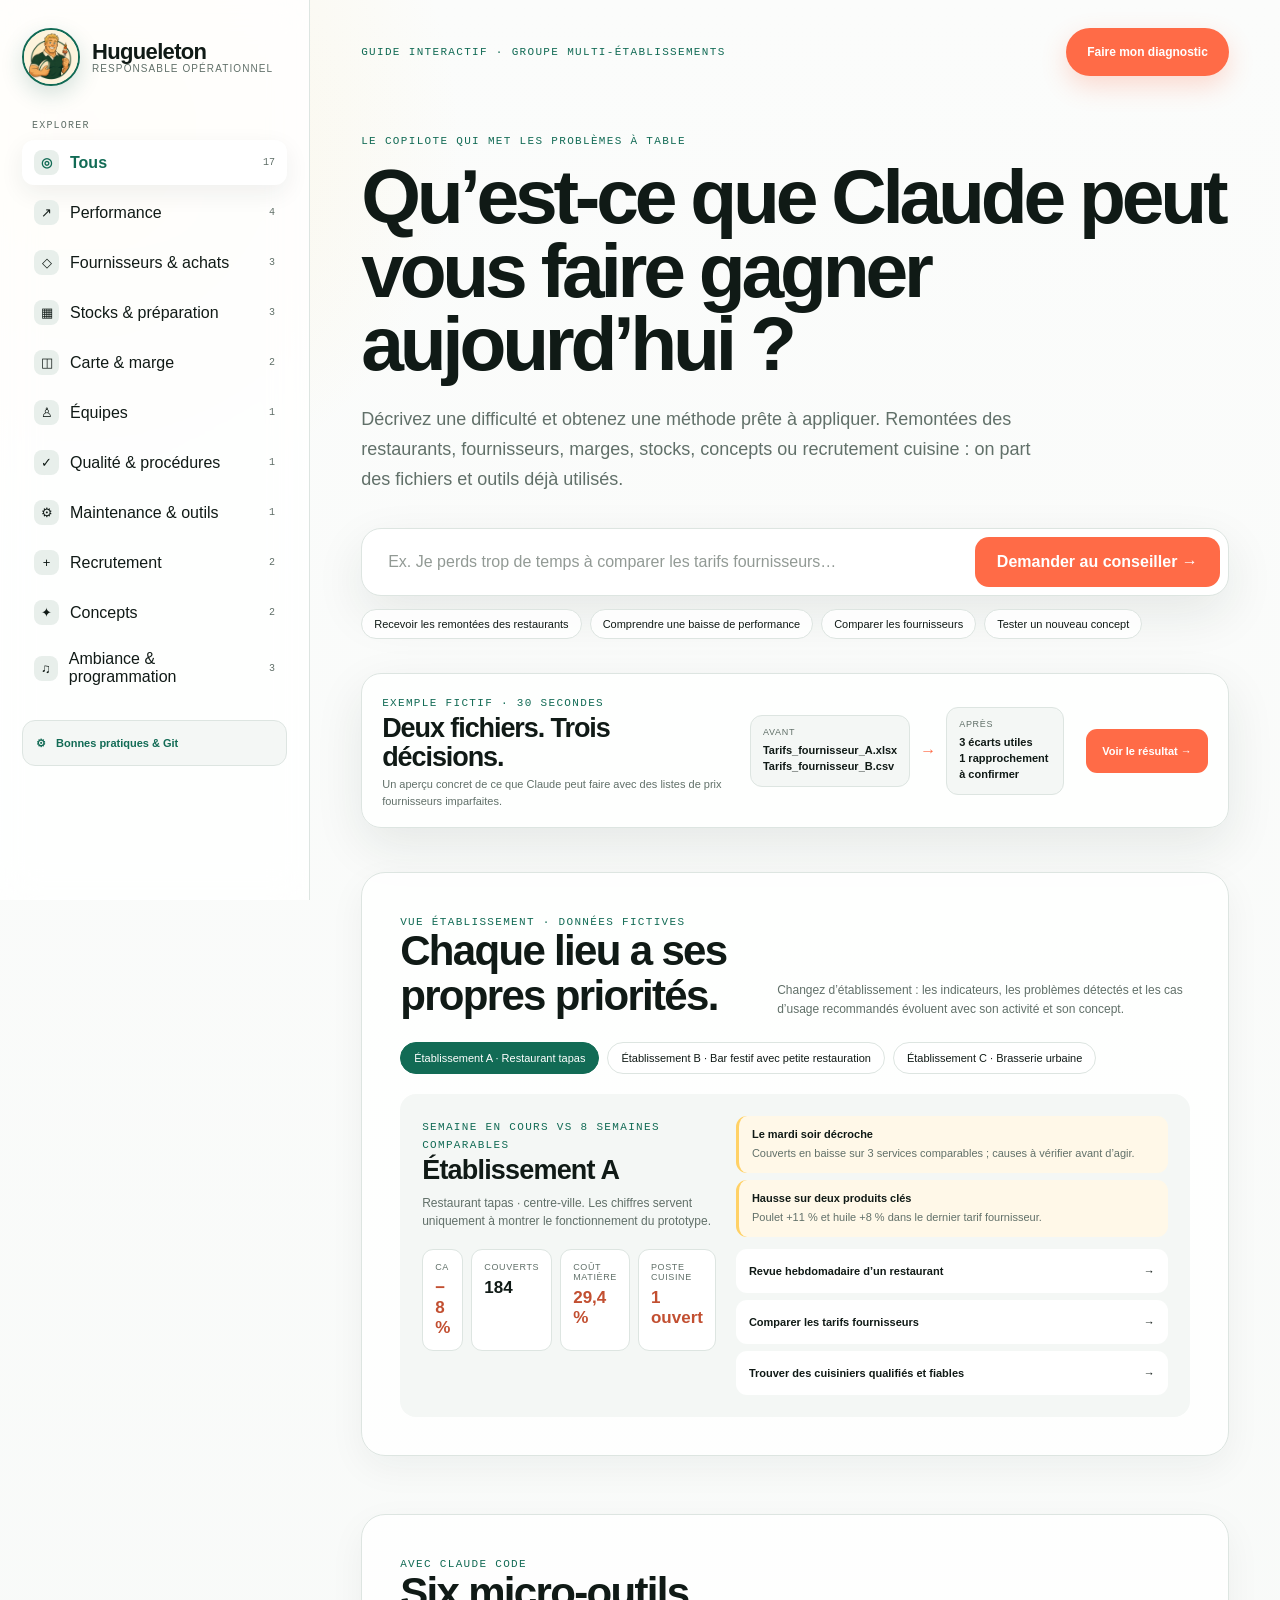
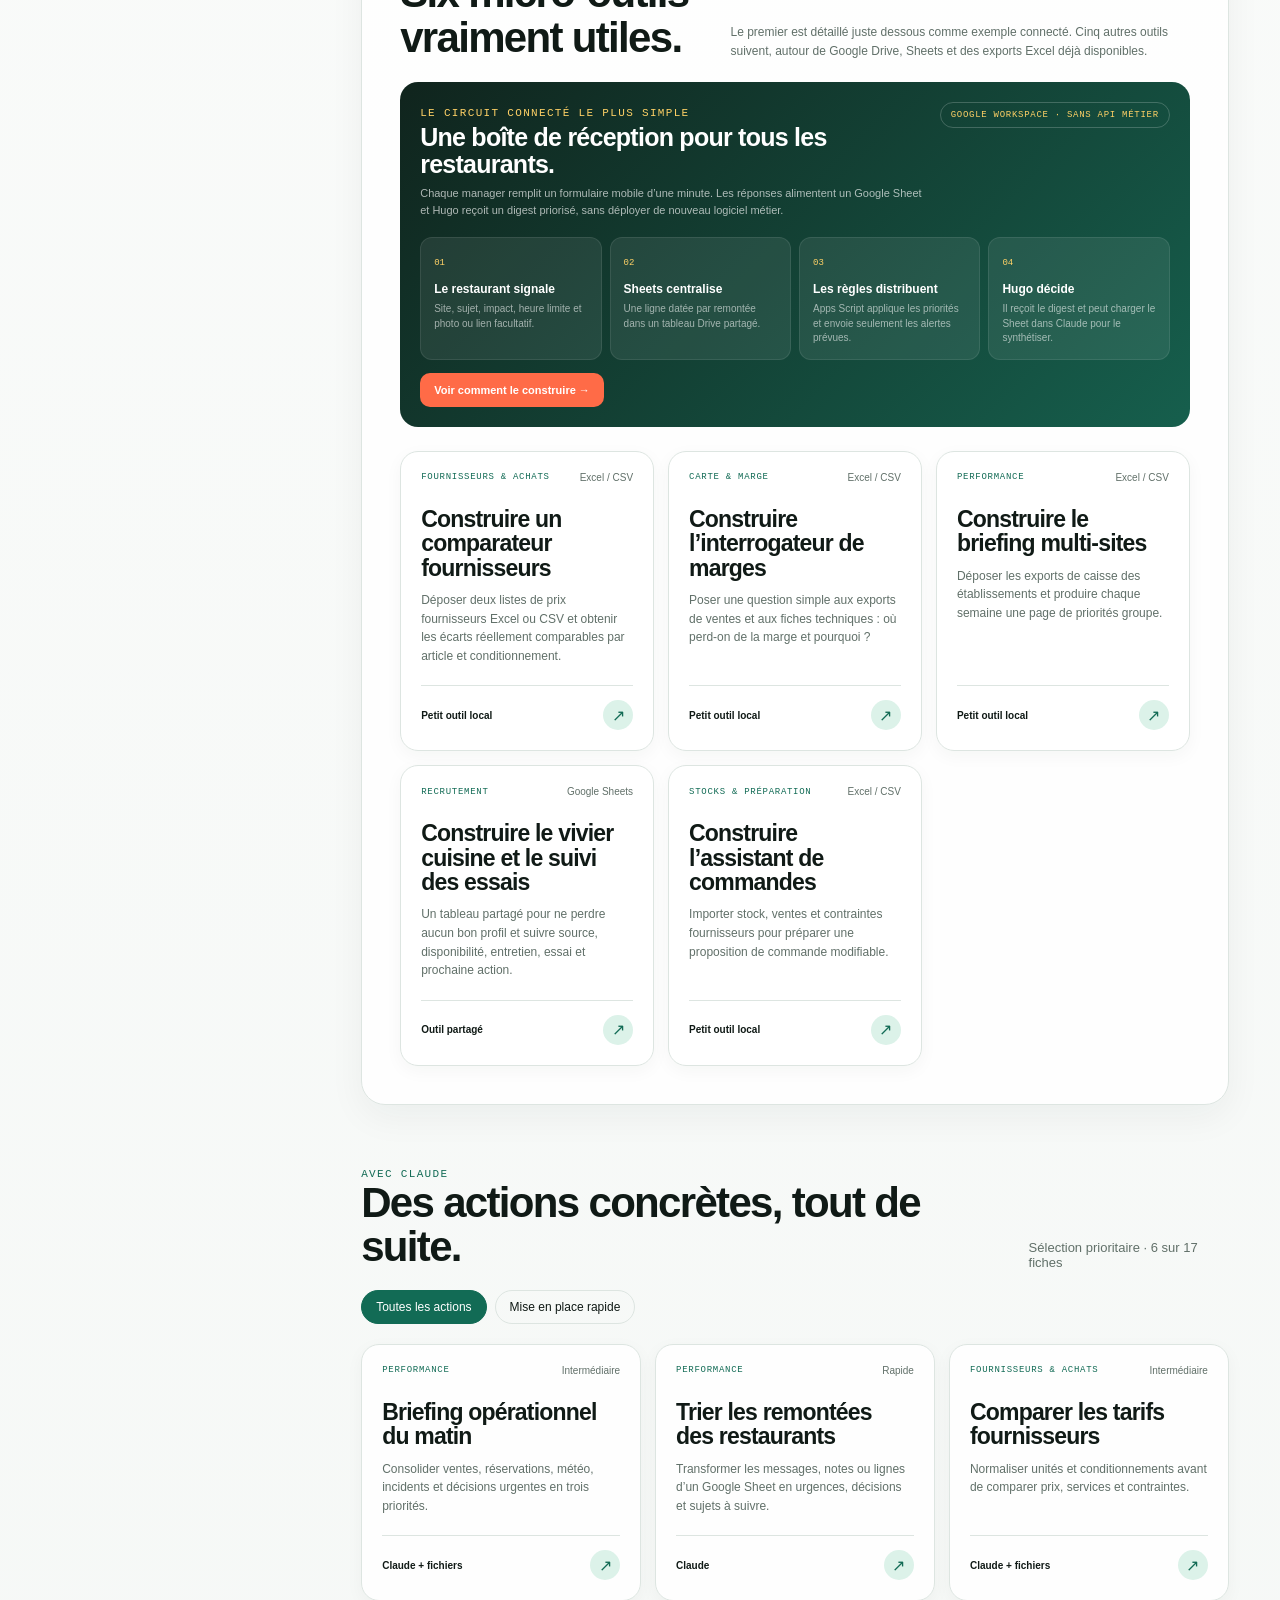
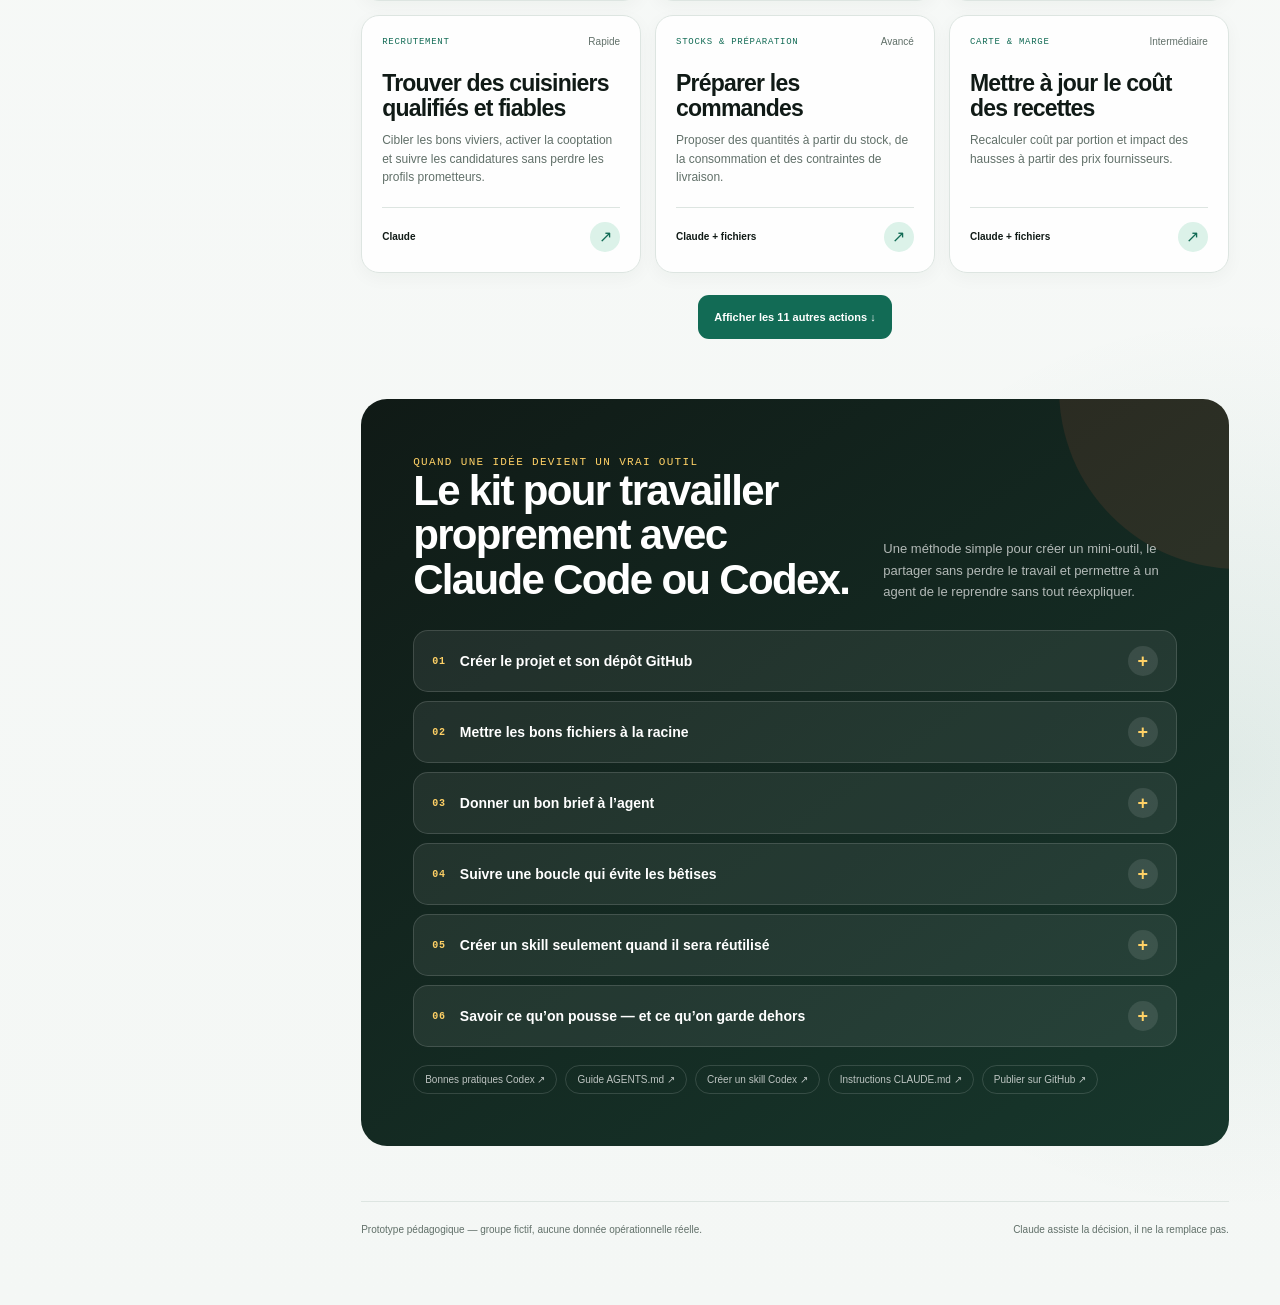
==== index.html @ 7345a2f1 "Add project practices and venue insights Make the guide more actionable by documenting the safe agen" ====
<!doctype html>
<html lang="fr">
<head>
  <meta charset="utf-8">
  <meta name="viewport" content="width=device-width, initial-scale=1">
  <meta name="description" content="Hugueleton, le guide interactif des usages de Claude pour les opérations d'un groupe de restaurants et de bars.">
  <link rel="icon" type="image/png" href="./assets/hugo-rugbyman.png">
  <title>Hugueleton — Conseiller IA des opérations</title>
  <style>
    :root {
      --ink: #101a16;
      --muted: #617069;
      --paper: #f4f7f5;
      --paper-2: #e8efeb;
      --white: #ffffff;
      --green: #126b55;
      --green-2: #dcf2e9;
      --orange: #ff6b47;
      --yellow: #ffd166;
      --line: #dde5e1;
      --shadow: 0 18px 50px rgba(18, 43, 34, .09);
    }

    * { box-sizing: border-box; }
    html { scroll-behavior: smooth; }
    body {
      margin: 0;
      color: var(--ink);
      background:
        radial-gradient(circle at 6% 3%, rgba(255, 209, 102, .16), transparent 24rem),
        radial-gradient(circle at 96% 88%, rgba(18, 107, 85, .09), transparent 28rem),
        linear-gradient(180deg, #fbfcfb 0%, var(--paper) 100%);
      font-family: "Avenir Next", "Segoe UI", sans-serif;
      min-height: 100vh;
    }

    button, input { font: inherit; }
    button { color: inherit; }
    button:focus-visible, input:focus-visible, select:focus-visible { outline: 3px solid rgba(230, 107, 57, .45); outline-offset: 2px; }
    .app { min-height: 100vh; display: grid; grid-template-columns: 310px minmax(0, 1fr); }

    .sidebar {
      padding: 28px 22px;
      border-right: 1px solid var(--line);
      background: rgba(255, 255, 255, .82);
      backdrop-filter: blur(18px);
      position: sticky;
      height: 100vh;
      top: 0;
      overflow: auto;
      z-index: 3;
    }

    .brand { display: flex; gap: 12px; align-items: center; margin-bottom: 34px; }
    .brand-mark {
      width: 58px; height: 58px; border-radius: 50%; flex: none; overflow: hidden;
      background: var(--white); border: 2px solid var(--green);
      box-shadow: 0 8px 22px rgba(24,92,75,.18);
    }
    .brand-mark img { width: 100%; height: 100%; display: block; object-fit: cover; }
    .brand strong { display: block; font: 800 22px/1 "Avenir Next", "Segoe UI", sans-serif; letter-spacing: -.03em; }
    .brand small { display: block; color: var(--muted); font-size: 10px; letter-spacing: .11em; text-transform: uppercase; }

    .nav-label { font: 500 10px "SFMono-Regular", Consolas, monospace; text-transform: uppercase; letter-spacing: .12em; color: var(--muted); margin: 26px 10px 9px; }
    .nav-list { display: grid; gap: 5px; }
    .nav-button {
      border: 0; background: transparent; border-radius: 12px; min-height: 44px; width: 100%;
      padding: 10px 12px; display: flex; align-items: center; gap: 11px; text-align: left; cursor: pointer;
    }
    .nav-button:hover, .nav-button.active { background: var(--white); box-shadow: 0 8px 24px rgba(34, 48, 40, .07); }
    .nav-button.active { color: var(--green); font-weight: 700; }
    .nav-icon { width: 25px; height: 25px; display: grid; place-items: center; border-radius: 8px; background: var(--paper-2); font-size: 13px; }
    .nav-count { margin-left: auto; font: 500 10px "SFMono-Regular", Consolas, monospace; color: var(--muted); }
    .tech-nav-link { margin-top: 24px; min-height: 46px; padding: 11px 13px; border: 1px solid var(--line); border-radius: 13px; background: var(--paper); color: var(--green); display: flex; align-items: center; gap: 10px; text-decoration: none; font-size: 11px; font-weight: 800; }
    .tech-nav-link:hover { background: var(--green-2); border-color: rgba(18,107,85,.25); }

    main { min-width: 0; padding: 28px clamp(22px, 4vw, 68px) 70px; }
    .topbar { display: flex; align-items: center; justify-content: space-between; gap: 20px; margin-bottom: 54px; }
    .eyebrow { font: 500 11px "SFMono-Regular", Consolas, monospace; letter-spacing: .12em; text-transform: uppercase; color: var(--green); }
    .status { display: flex; align-items: center; gap: 8px; font-size: 12px; color: var(--muted); }
    .status-dot { width: 8px; height: 8px; border-radius: 50%; background: #45a078; box-shadow: 0 0 0 5px rgba(69,160,120,.13); }

    .hero { max-width: 1080px; margin: 0 auto 42px; }
    h1 { font: 800 clamp(43px, 6vw, 78px)/.96 "Avenir Next", "Segoe UI", sans-serif; letter-spacing: -.055em; max-width: 900px; margin: 12px 0 24px; }
    .hero-copy { max-width: 700px; color: var(--muted); font-size: clamp(15px, 1.5vw, 18px); line-height: 1.65; }

    .ask-box {
      margin-top: 34px; background: var(--white); border: 1px solid var(--line); border-radius: 20px;
      display: grid; grid-template-columns: 1fr auto; padding: 8px; box-shadow: var(--shadow);
    }
    .ask-box input { border: 0; background: transparent; padding: 16px 18px; min-width: 0; color: var(--ink); }
    .ask-box input::placeholder { color: #929a95; }
    .ask-box button { border: 0; background: var(--orange); color: #fff; border-radius: 14px; padding: 0 22px; cursor: pointer; font-weight: 700; min-height: 50px; }
    .ask-box button:hover { background: #cf562a; }
    .suggestions { display: flex; gap: 8px; flex-wrap: wrap; margin-top: 13px; }
    .chip { border: 1px solid var(--line); background: rgba(255,255,255,.86); border-radius: 999px; padding: 8px 12px; font-size: 11px; cursor: pointer; }
    .chip:hover { background: var(--white); border-color: rgba(24,92,75,.35); }

    .answer { display: none; margin-top: 18px; border-left: 3px solid var(--orange); padding: 16px 18px; background: rgba(255,253,248,.75); border-radius: 0 14px 14px 0; line-height: 1.6; }
    .answer.visible { display: block; animation: rise .35s ease both; }
    .answer strong { color: var(--green); }
    .answer-actions { display: flex; flex-wrap: wrap; gap: 8px; margin-top: 12px; }

    .proof-strip {
      max-width: 1080px; margin: -8px auto 44px; padding: 18px 20px; border: 1px solid var(--line);
      border-radius: 20px; background: rgba(255,255,255,.9); box-shadow: var(--shadow);
      display: grid; grid-template-columns: 1.1fr 1fr auto; align-items: center; gap: 22px;
    }
    .proof-strip h2 { margin: 4px 0 5px; font-size: 27px; }
    .proof-strip p { margin: 0; color: var(--muted); font-size: 11px; line-height: 1.5; }
    .proof-flow { display: grid; grid-template-columns: 1fr auto 1fr; align-items: center; gap: 10px; }
    .proof-box { min-height: 66px; padding: 11px 12px; border-radius: 12px; background: var(--paper); border: 1px solid var(--line); }
    .proof-box small { display: block; color: var(--muted); font-size: 9px; text-transform: uppercase; letter-spacing: .08em; margin-bottom: 6px; }
    .proof-box b { display: block; font-size: 11px; line-height: 1.45; }
    .proof-arrow { color: var(--orange); font-weight: 800; }
    .proof-action, .catalogue-more button, .demo-case-link { border: 0; border-radius: 11px; min-height: 44px; padding: 11px 16px; background: var(--orange); color: white; cursor: pointer; font-weight: 700; font-size: 11px; }
    .proof-action:hover, .catalogue-more button:hover, .demo-case-link:hover { background: #cf562a; }
    .demo-result { display: grid; gap: 8px; margin-top: 14px; }
    .demo-result-row { display: grid; grid-template-columns: 1.3fr .65fr .65fr 1fr; gap: 10px; align-items: center; padding: 12px 14px; border-radius: 11px; background: var(--paper); font-size: 11px; }
    .demo-result-row small { color: var(--muted); }
    .demo-result-row strong { color: var(--green); }
    .demo-files { display: flex; flex-wrap: wrap; gap: 7px; margin: 12px 0 20px; }
    .demo-file { border: 1px solid var(--line); border-radius: 999px; padding: 7px 10px; background: var(--white); font: 500 10px "SFMono-Regular", Consolas, monospace; }

    .workspace { max-width: 1080px; margin: auto; }
    .section-head { display: flex; align-items: end; justify-content: space-between; gap: 20px; margin: 42px 0 20px; }
    h2 { font: 800 clamp(28px, 4vw, 42px)/1.06 "Avenir Next", "Segoe UI", sans-serif; margin: 0; letter-spacing: -.04em; }
    .section-head p { margin: 0; color: var(--muted); font-size: 13px; }
    .filters { display: flex; flex-wrap: wrap; gap: 8px; margin-bottom: 20px; }
    .filter { border: 1px solid var(--line); background: transparent; border-radius: 999px; padding: 9px 14px; cursor: pointer; font-size: 12px; }
    .filter.active { color: white; background: var(--green); border-color: var(--green); }
    .mobile-category-filter { display: none; }
    .catalogue-more { display: flex; justify-content: center; margin: 22px 0 4px; }
    .catalogue-more[hidden] { display: none; }
    .catalogue-more button { background: var(--green); }
    .catalogue-more button:hover { background: #104b3c; }

    .usecase-grid { display: grid; grid-template-columns: repeat(3, minmax(0,1fr)); gap: 14px; }
    .card {
      border: 1px solid var(--line); background: rgba(255,255,255,.92); border-radius: 18px; padding: 20px;
      cursor: pointer; min-height: 230px; display: flex; flex-direction: column; transition: transform .2s, box-shadow .2s, background .2s;
      box-shadow: 0 5px 18px rgba(18,43,34,.04);
    }
    .card:hover { transform: translateY(-2px); background: var(--white); box-shadow: 0 18px 42px rgba(18,43,34,.1); }
    .card-top { display: flex; align-items: center; justify-content: space-between; gap: 10px; }
    .tag { font: 500 9px "SFMono-Regular", Consolas, monospace; text-transform: uppercase; letter-spacing: .08em; color: var(--green); }
    .effort { font-size: 10px; color: var(--muted); }
    .card h3 { font: 800 23px/1.06 "Avenir Next", "Segoe UI", sans-serif; letter-spacing: -.035em; margin: 24px 0 11px; }
    .card p { margin: 0 0 20px; font-size: 12px; line-height: 1.55; color: var(--muted); }
    .card-bottom { margin-top: auto; display: flex; justify-content: space-between; align-items: center; border-top: 1px solid var(--line); padding-top: 14px; }
    .mode { font-size: 10px; font-weight: 700; }
    .arrow { width: 30px; height: 30px; border-radius: 50%; display: grid; place-items: center; background: var(--green-2); color: var(--green); }
    .empty { grid-column: 1/-1; text-align: center; padding: 60px; color: var(--muted); border: 1px dashed var(--line); border-radius: 18px; }

    .venue-panel { margin: 44px auto 58px; max-width: 1080px; border: 1px solid var(--line); border-radius: 24px; background: rgba(255,255,255,.9); padding: clamp(22px,4vw,38px); box-shadow: 0 12px 36px rgba(18,43,34,.05); }
    .venue-panel-head { display: flex; justify-content: space-between; align-items: end; gap: 20px; }
    .venue-panel-head p { color: var(--muted); max-width: 560px; font-size: 12px; line-height: 1.55; margin: 0; }
    .connected-flow { margin-top: 22px; padding: 20px; border-radius: 18px; background: linear-gradient(135deg, #10241d 0%, #165f4d 100%); color: white; }
    .connected-flow-head { display: flex; align-items: start; justify-content: space-between; gap: 18px; }
    .connected-flow h3 { font: 800 25px/1.08 "Avenir Next", "Segoe UI", sans-serif; letter-spacing: -.03em; margin: 4px 0 7px; }
    .connected-flow p { margin: 0; color: rgba(255,255,255,.66); font-size: 11px; line-height: 1.55; max-width: 630px; }
    .connected-badge { flex: none; border: 1px solid rgba(255,255,255,.2); border-radius: 999px; padding: 7px 10px; color: var(--yellow); font: 500 9px "SFMono-Regular", Consolas, monospace; text-transform: uppercase; letter-spacing: .08em; }
    .flow-steps { display: grid; grid-template-columns: repeat(4, 1fr); gap: 8px; margin-top: 18px; }
    .flow-step { min-height: 108px; padding: 13px; border-radius: 12px; background: rgba(255,255,255,.08); border: 1px solid rgba(255,255,255,.09); }
    .flow-step small { color: var(--yellow); font: 500 9px "SFMono-Regular", Consolas, monospace; }
    .flow-step b { display: block; margin: 13px 0 6px; font-size: 12px; }
    .flow-step span { display: block; color: rgba(255,255,255,.58); font-size: 10px; line-height: 1.45; }
    .flow-action { margin-top: 13px; border: 0; border-radius: 10px; padding: 11px 14px; background: var(--orange); color: white; cursor: pointer; font-size: 11px; font-weight: 700; }
    .venue-list { display: flex; flex-wrap: wrap; gap: 8px; margin-top: 24px; }
    .venue-button { border: 1px solid var(--line); background: var(--white); border-radius: 999px; padding: 9px 13px; cursor: pointer; font-size: 11px; }
    .venue-button:hover, .venue-button.active { color: white; background: var(--green); border-color: var(--green); }
    .venue-focus { margin-top: 20px; display: grid; grid-template-columns: .8fr 1.2fr; gap: 20px; padding: 22px; background: var(--paper); border-radius: 16px; }
    .venue-focus h3 { font: 800 27px/1.08 "Avenir Next", "Segoe UI", sans-serif; letter-spacing: -.03em; margin: 4px 0 8px; }
    .venue-focus p { color: var(--muted); font-size: 12px; line-height: 1.55; margin: 0; }
    .venue-kpis { display: grid; grid-template-columns: repeat(4,1fr); gap: 8px; margin-top: 18px; }
    .venue-kpi { padding: 12px; border: 1px solid var(--line); border-radius: 11px; background: var(--white); }
    .venue-kpi small { display: block; color: var(--muted); font-size: 9px; text-transform: uppercase; letter-spacing: .07em; }
    .venue-kpi strong { display: block; margin-top: 6px; font-size: 17px; }
    .venue-kpi strong.good { color: var(--green); }
    .venue-kpi strong.watch { color: #c24f31; }
    .venue-issues { display: grid; gap: 7px; margin-bottom: 12px; }
    .venue-issue { padding: 11px 13px; border-radius: 11px; background: #fff8e8; border-left: 3px solid var(--yellow); font-size: 11px; line-height: 1.45; }
    .venue-issue b { display: block; color: var(--ink); margin-bottom: 3px; }
    .venue-issue span { color: var(--muted); }
    .venue-recos { display: grid; gap: 7px; }
    .venue-reco { border: 0; background: var(--white); border-radius: 11px; min-height: 44px; padding: 10px 13px; cursor: pointer; display: flex; justify-content: space-between; align-items: center; text-align: left; font-size: 11px; font-weight: 700; }
    .venue-reco:hover { color: var(--green); box-shadow: 0 8px 20px rgba(33,44,38,.08); }
    .mission { max-width: 1080px; margin: 42px auto 58px; background: var(--green); color: white; border-radius: 26px; padding: clamp(26px,5vw,52px); }
    .mission-head { display: flex; justify-content: space-between; align-items: end; gap: 24px; }
    .mission-head p { color: rgba(255,255,255,.68); max-width: 550px; font-size: 12px; line-height: 1.6; margin: 0; }
    .mission-options { display: grid; grid-template-columns: repeat(4,1fr); gap: 8px; margin-top: 28px; }
    .mission-button { border: 1px solid rgba(255,255,255,.2); background: rgba(255,255,255,.08); color: white; border-radius: 13px; padding: 15px; min-height: 78px; text-align: left; cursor: pointer; font-size: 11px; line-height: 1.4; }
    .mission-button:hover, .mission-button.active { background: var(--white); color: var(--ink); }
    .mission-output { display: grid; grid-template-columns: .8fr 1.2fr; gap: 22px; margin-top: 16px; padding: 22px; background: var(--white); color: var(--ink); border-radius: 16px; }
    .mission-output h3 { font: 800 27px/1.08 "Avenir Next", "Segoe UI", sans-serif; letter-spacing: -.03em; margin: 5px 0 9px; }
    .mission-output p { color: var(--muted); font-size: 12px; line-height: 1.55; margin: 0; }
    .mission-deliverables { display: grid; gap: 7px; }
    .mission-deliverable { padding: 11px 13px; border-radius: 10px; background: var(--paper); font-size: 11px; }
    .mission-link { border: 0; background: var(--orange); color: white; border-radius: 10px; padding: 11px 14px; cursor: pointer; font-size: 11px; font-weight: 700; margin-top: 11px; }

    .technical-kit { margin-top: 60px; padding: clamp(26px, 5vw, 52px); border-radius: 26px; background: linear-gradient(145deg, #101a16 0%, #17372c 100%); color: white; overflow: hidden; position: relative; }
    .technical-kit::after { content: ""; position: absolute; width: 360px; height: 360px; border-radius: 50%; background: var(--orange); opacity: .1; right: -190px; top: -190px; pointer-events: none; }
    .technical-head { position: relative; z-index: 1; display: grid; grid-template-columns: 1.2fr .8fr; gap: 30px; align-items: end; margin-bottom: 28px; }
    .technical-head h2 { max-width: 650px; }
    .technical-head p { margin: 0; color: rgba(255,255,255,.68); font-size: 13px; line-height: 1.65; }
    .practice-list { position: relative; z-index: 1; display: grid; gap: 9px; }
    .practice { border: 1px solid rgba(255,255,255,.14); border-radius: 15px; background: rgba(255,255,255,.07); overflow: hidden; }
    .practice[open] { background: rgba(255,255,255,.11); }
    .practice summary { list-style: none; min-height: 58px; padding: 15px 18px; display: flex; align-items: center; gap: 14px; cursor: pointer; font-size: 14px; font-weight: 800; }
    .practice summary::-webkit-details-marker { display: none; }
    .practice summary::after { content: "+"; margin-left: auto; width: 30px; height: 30px; border-radius: 50%; display: grid; place-items: center; background: rgba(255,255,255,.1); color: var(--yellow); font-size: 18px; }
    .practice[open] summary::after { content: "−"; }
    .practice-number { color: var(--yellow); font: 600 10px "SFMono-Regular", Consolas, monospace; letter-spacing: .08em; }
    .practice-body { padding: 0 18px 20px 62px; color: rgba(255,255,255,.74); font-size: 12px; line-height: 1.65; }
    .practice-body p { margin: 0 0 13px; }
    .practice-body ul, .practice-body ol { margin: 0; padding-left: 18px; }
    .practice-body li + li { margin-top: 6px; }
    .practice-grid { display: grid; grid-template-columns: 1fr 1fr; gap: 12px; }
    .practice-box { padding: 15px; border-radius: 12px; background: rgba(0,0,0,.18); }
    .practice-box strong { display: block; color: white; margin-bottom: 8px; font-size: 12px; }
    .tech-code, .file-tree { margin: 13px 0 0; padding: 15px; border-radius: 11px; background: #07110d; color: #d8f7e9; overflow-x: auto; white-space: pre; font: 500 11px/1.7 "SFMono-Regular", Consolas, monospace; }
    .file-tree { margin: 0; }
    .practice-note { margin-top: 13px; padding: 12px 14px; border-left: 3px solid var(--yellow); background: rgba(255,209,102,.1); color: rgba(255,255,255,.84); border-radius: 0 10px 10px 0; }
    .practice-links { position: relative; z-index: 1; margin-top: 18px; display: flex; flex-wrap: wrap; gap: 8px; }
    .practice-links a { color: rgba(255,255,255,.72); border: 1px solid rgba(255,255,255,.14); border-radius: 999px; padding: 8px 11px; text-decoration: none; font-size: 10px; }
    .practice-links a:hover { color: white; border-color: rgba(255,255,255,.35); }

    dialog { width: min(780px, calc(100vw - 24px)); max-height: calc(100vh - 24px); border: 0; border-radius: 24px; padding: 0; color: var(--ink); background: var(--white); box-shadow: 0 35px 100px rgba(0,0,0,.28); }
    dialog::backdrop { background: rgba(14, 24, 20, .65); backdrop-filter: blur(7px); }
    .modal-head { padding: 28px 32px 22px; border-bottom: 1px solid var(--line); display: flex; gap: 24px; justify-content: space-between; }
    .modal-head h2 { margin-top: 8px; }
    .close { border: 1px solid var(--line); background: transparent; width: 44px; height: 44px; border-radius: 50%; cursor: pointer; flex: none; }
    .modal-body { padding: 28px 32px 34px; overflow: auto; }
    .modal-summary { font-size: 15px; line-height: 1.65; color: var(--muted); margin-top: 0; }
    .facts { display: grid; grid-template-columns: repeat(3,1fr); gap: 10px; margin: 25px 0; }
    .fact { background: var(--paper); padding: 15px; border-radius: 12px; }
    .fact small { display: block; color: var(--muted); font-size: 9px; text-transform: uppercase; letter-spacing: .1em; }
    .fact b { display: block; margin-top: 7px; font-size: 12px; }
    .modal-body h3 { font: 800 22px/1.08 "Avenir Next", "Segoe UI", sans-serif; letter-spacing: -.025em; margin: 28px 0 12px; }
    .modal-body ol { padding-left: 20px; color: var(--muted); line-height: 1.7; font-size: 13px; }
    .source-kit { display: grid; grid-template-columns: 1fr 1fr; gap: 10px; }
    .source-box { border: 1px solid var(--line); border-radius: 14px; padding: 17px; background: #f8f5ed; }
    .source-box strong { display: block; margin-bottom: 10px; color: var(--green); font-size: 12px; }
    .source-box ul { margin: 0; padding-left: 17px; color: var(--muted); font-size: 11px; line-height: 1.65; }
    .specific-need { border: 1px solid rgba(24,92,75,.25); background: var(--white); border-radius: 14px; padding: 18px; margin-bottom: 10px; }
    .specific-need strong { color: var(--green); font-size: 13px; }
    .need-grid { display: grid; grid-template-columns: .8fr 1.2fr; gap: 14px; margin-top: 12px; }
    .need-grid div { font-size: 11px; line-height: 1.55; color: var(--muted); }
    .need-grid small { display: block; color: var(--ink); font-weight: 700; text-transform: uppercase; letter-spacing: .08em; margin-bottom: 4px; }
    .format-note { margin-top: 10px; padding: 12px 14px; border-radius: 10px; background: var(--green-2); color: var(--green); font-size: 11px; line-height: 1.55; }
    .prompt { background: var(--ink); color: rgba(255,255,255,.8); border-radius: 14px; padding: 18px; font: 400 11px/1.65 "SFMono-Regular", Consolas, monospace; white-space: pre-wrap; }
    .copy { margin-top: 10px; border: 0; background: var(--orange); color: white; border-radius: 10px; padding: 11px 16px; cursor: pointer; font-weight: 700; }
    .guardrail { padding: 15px 18px; background: #fff4d5; border-left: 3px solid var(--yellow); border-radius: 0 10px 10px 0; font-size: 12px; line-height: 1.55; }
    .intake-dialog { width: min(720px, calc(100vw - 24px)); }
    .intake-intro { padding: 28px 32px 0; }
    .intake-intro h2 { margin: 7px 0 10px; }
    .intake-intro p { color: var(--muted); font-size: 13px; line-height: 1.6; }
    .intake-form { padding: 22px 32px 32px; display: grid; gap: 16px; }
    .field label, .field legend { display: block; font-size: 11px; font-weight: 700; margin-bottom: 7px; }
    .field select, .field textarea { width: 100%; border: 1px solid var(--line); border-radius: 11px; background: var(--paper); color: var(--ink); padding: 12px 13px; font: inherit; font-size: 12px; }
    .field textarea { min-height: 78px; resize: vertical; }
    .intake-actions { display: flex; gap: 9px; justify-content: space-between; align-items: center; margin-top: 4px; }
    .intake-actions button, .mail-result a { border: 0; border-radius: 11px; min-height: 44px; padding: 11px 16px; cursor: pointer; font-weight: 700; text-decoration: none; display: inline-flex; align-items: center; }
    .primary-action, .mail-result a { background: var(--orange); color: white; }
    .secondary-action { background: transparent; color: var(--muted); }
    .mail-result { display: none; border-top: 1px solid var(--line); padding-top: 18px; }
    .mail-result.visible { display: block; }
    .mail-result p { color: var(--muted); font-size: 12px; line-height: 1.55; }
    .result-recos { display: grid; gap: 7px; margin: 12px 0; }
    .result-reco { border: 1px solid var(--line); background: var(--paper); border-radius: 10px; min-height: 42px; padding: 10px 12px; cursor: pointer; text-align: left; font-size: 11px; font-weight: 700; }
    .result-reco:hover { color: var(--green); border-color: rgba(24,92,75,.35); }
    .result-footer { display: flex; gap: 8px; flex-wrap: wrap; }
    .result-explore { border: 1px solid var(--line); color: var(--green); background: white; border-radius: 11px; padding: 11px 14px; cursor: pointer; font-weight: 700; font-size: 11px; }
    .diagnostic-trigger { border: 0; background: var(--orange); color: white; border-radius: 999px; min-height: 48px; padding: 12px 21px; cursor: pointer; font-size: 12px; font-weight: 800; box-shadow: 0 10px 26px rgba(255,107,71,.24); flex: none; }
    .diagnostic-trigger:hover { background: #ed5937; transform: translateY(-1px); }
    footer { max-width: 1080px; margin: 55px auto 0; padding-top: 22px; border-top: 1px solid var(--line); display: flex; justify-content: space-between; gap: 20px; color: var(--muted); font-size: 10px; }
    @keyframes rise { from { opacity: 0; transform: translateY(7px); } }

    @media (max-width: 980px) {
      .app { grid-template-columns: 1fr; }
      .sidebar { height: auto; position: static; border-right: 0; border-bottom: 1px solid var(--line); padding: 18px 20px; }
      .brand { margin: 0; }
      .nav-label, .nav-list, .tech-nav-link { display: none; }
      .mobile-category-filter { display: flex; align-items: center; gap: 10px; margin: -8px 0 16px; }
      .mobile-category-filter label { color: var(--muted); font-size: 11px; font-weight: 700; }
      .mobile-category-filter select { min-height: 44px; max-width: 330px; border: 1px solid var(--line); border-radius: 11px; background: var(--white); color: var(--ink); padding: 9px 36px 9px 12px; font: inherit; font-size: 12px; }
      main { padding-top: 22px; }
      .topbar { margin-bottom: 36px; }
      .proof-strip { grid-template-columns: 1fr; }
      .usecase-grid { grid-template-columns: repeat(2,minmax(0,1fr)); }
      .technical-head { grid-template-columns: 1fr; }
    }
    @media (max-width: 620px) {
      body { font-size: 16px; }
      .sidebar { padding: 14px 16px; }
      .brand-mark { width: 52px; height: 52px; }
      .brand strong { font-size: 23px; }
      .brand small { font-size: 11px; }
      main { padding: 18px 16px 52px; }
      .topbar { justify-content: flex-end; margin-bottom: 22px; }
      .topbar > .eyebrow { display: none; }
      .diagnostic-trigger { min-height: 50px; padding: 13px 20px; font-size: 14px; }
      .hero { margin-bottom: 32px; }
      .hero > .eyebrow { font-size: 10px; }
      h1 { font-size: 40px; line-height: 1; margin: 10px 0 18px; }
      .hero-copy { font-size: 16px; line-height: 1.55; }
      .ask-box { margin-top: 24px; padding: 6px; border-radius: 16px; }
      .ask-box input { min-height: 52px; padding: 14px; font-size: 16px; }
      .ask-box button { min-height: 50px; font-size: 14px; }
      .suggestions { display: grid; grid-template-columns: 1fr 1fr; gap: 8px; }
      .chip { min-height: 52px; padding: 10px 12px; border-radius: 14px; font-size: 13px; line-height: 1.25; text-align: left; }
      .answer { font-size: 14px; }
      .proof-strip { margin: 0 auto 32px; padding: 18px; gap: 16px; }
      .proof-strip h2 { font-size: 29px; }
      .proof-strip p { font-size: 14px; }
      .proof-box { min-height: 76px; padding: 14px; }
      .proof-box small { font-size: 10px; }
      .proof-box b { font-size: 13px; }
      .proof-action, .catalogue-more button, .demo-case-link { min-height: 48px; font-size: 14px; }
      .usecase-grid, .facts, .source-kit, .need-grid, .venue-focus, .mission-output, .flow-steps { grid-template-columns: 1fr; }
      .venue-kpis { grid-template-columns: repeat(2,1fr); }
      .connected-flow-head { display: block; }
      .connected-badge { display: inline-block; margin-top: 12px; font-size: 10px; }
      .mission-options { grid-template-columns: repeat(2,1fr); }
      .venue-panel-head { display: block; }
      .venue-panel { margin: 30px auto 38px; padding: 18px; border-radius: 20px; }
      .venue-panel-head h2, .section-head h2, .technical-kit h2 { font-size: 32px; line-height: 1.05; }
      .venue-panel-head p { margin-top: 10px; font-size: 14px; }
      .venue-button { min-height: 46px; padding: 10px 14px; font-size: 13px; }
      .venue-focus h3 { font-size: 28px; }
      .venue-focus p, .venue-issue { font-size: 14px; }
      .venue-kpi small { font-size: 10px; }
      .venue-kpi strong { font-size: 20px; }
      .venue-reco { min-height: 48px; font-size: 14px; }
      .connected-flow { padding: 18px; }
      .connected-flow h3 { font-size: 26px; line-height: 1.08; }
      .connected-flow p { font-size: 14px; }
      .flow-step { min-height: 0; padding: 16px; }
      .flow-step small { font-size: 10px; }
      .flow-step b { margin: 9px 0 6px; font-size: 15px; }
      .flow-step span { font-size: 13px; line-height: 1.5; }
      .flow-action { width: 100%; min-height: 48px; font-size: 14px; }
      .proof-flow { grid-template-columns: 1fr; }
      .proof-arrow { transform: rotate(90deg); justify-self: center; }
      .proof-action { width: 100%; }
      .demo-result-row { grid-template-columns: 1fr 1fr; font-size: 13px; }
      .ask-box { grid-template-columns: 1fr; }
      .mobile-category-filter { display: grid; gap: 6px; }
      .mobile-category-filter label { font-size: 13px; }
      .mobile-category-filter select { width: 100%; max-width: none; min-height: 48px; font-size: 14px; }
      .topbar .status { display: none; }
      .section-head { display: block; margin: 34px 0 16px; }
      .section-head p { margin-top: 7px; font-size: 14px; }
      .filters { gap: 8px; }
      .filter { min-height: 44px; padding: 10px 14px; font-size: 13px; }
      .card { min-height: 0; padding: 18px; }
      .tag { font-size: 10px; }
      .effort { font-size: 11px; }
      .card h3 { margin: 18px 0 10px; font-size: 25px; line-height: 1.08; }
      .card p { font-size: 14px; line-height: 1.55; }
      .mode { font-size: 12px; }
      .arrow { width: 36px; height: 36px; }
      .technical-kit { margin-top: 42px; padding: 22px 16px; border-radius: 20px; }
      .technical-head { gap: 12px; margin-bottom: 22px; }
      .technical-head p { font-size: 15px; }
      .practice summary { min-height: 64px; padding: 14px; gap: 10px; font-size: 15px; line-height: 1.3; }
      .practice-number { font-size: 10px; }
      .practice-body { padding: 0 14px 18px; font-size: 14px; line-height: 1.6; }
      .practice-grid { grid-template-columns: 1fr; }
      .tech-code, .file-tree { font-size: 11px; }
      .practice-links a { font-size: 12px; }
      .modal-head, .modal-body { padding-left: 18px; padding-right: 18px; }
      .modal-head { padding-top: 20px; padding-bottom: 18px; }
      .modal-head h2 { font-size: 28px; line-height: 1.05; }
      .modal-summary { font-size: 16px; line-height: 1.55; }
      .fact small { font-size: 10px; }
      .fact b { font-size: 14px; }
      .need-grid div { font-size: 14px; }
      .prompt { padding: 16px; font-size: 12.5px; line-height: 1.6; overflow-wrap: anywhere; }
      .copy { min-height: 46px; font-size: 13px; }
      .guardrail { font-size: 14px; }
      .intake-intro { padding: 22px 18px 0; }
      .intake-intro p { font-size: 15px; }
      .intake-form { padding: 20px 18px 24px; }
      .field label, .field legend { font-size: 14px; }
      .field select, .field textarea { min-height: 48px; font-size: 16px; }
      .intake-actions { display: grid; gap: 8px; }
      .intake-actions button { width: 100%; justify-content: center; font-size: 14px; }
      .mail-result p, .result-reco, .result-explore { font-size: 13px; }
      .mission-options { grid-template-columns: 1fr; }
      footer { flex-direction: column; font-size: 12px; line-height: 1.45; }
    }
    @media (prefers-reduced-motion: reduce) { * { scroll-behavior: auto !important; animation: none !important; transition: none !important; } }
  </style>
</head>
<body>
  <div class="app">
    <aside class="sidebar" aria-label="Catégories">
      <div class="brand"><div class="brand-mark"><img src="./assets/hugo-rugbyman.png" alt=""></div><div><strong>Hugueleton</strong><small>Responsable opérationnel</small></div></div>
      <div class="nav-label">Explorer</div>
      <nav class="nav-list" id="categoryNav"></nav>
      <a class="tech-nav-link" href="#technical-kit"><span aria-hidden="true">⚙</span> Bonnes pratiques &amp; Git</a>
    </aside>

    <main>
      <div class="topbar">
        <span class="eyebrow">Guide interactif · Groupe multi-établissements</span>
        <button class="diagnostic-trigger" id="openIntake">Faire mon diagnostic</button>
      </div>

      <section class="hero">
        <span class="eyebrow">Le copilote qui met les problèmes à table</span>
        <h1>Qu’est-ce que Claude peut vous faire gagner aujourd’hui&nbsp;?</h1>
        <p class="hero-copy">Décrivez une difficulté et obtenez une méthode prête à appliquer. Remontées des restaurants, fournisseurs, marges, stocks, concepts ou recrutement cuisine&nbsp;: on part des fichiers et outils déjà utilisés.</p>
        <form class="ask-box" id="askForm">
          <input id="askInput" aria-label="Votre question" autocomplete="off" placeholder="Ex. Je perds trop de temps à comparer les tarifs fournisseurs…">
          <button type="submit">Demander au conseiller →</button>
        </form>
        <div class="suggestions" aria-label="Questions suggérées">
          <button class="chip" data-question="Comment recevoir les informations importantes de tous les restaurants sans relancer chacun ?">Recevoir les remontées des restaurants</button>
          <button class="chip" data-question="Pourquoi un restaurant décroche depuis un mois ?">Comprendre une baisse de performance</button>
          <button class="chip" data-question="Comment comparer mes fournisseurs ?">Comparer les fournisseurs</button>
          <button class="chip" data-question="Comment tester un nouveau concept ?">Tester un nouveau concept</button>
        </div>
        <div class="answer" id="answer" aria-live="polite"></div>
      </section>

      <section class="proof-strip" aria-labelledby="proofTitle">
        <div><span class="eyebrow">Exemple fictif · 30 secondes</span><h2 id="proofTitle">Deux fichiers. Trois décisions.</h2><p>Un aperçu concret de ce que Claude peut faire avec des listes de prix fournisseurs imparfaites.</p></div>
        <div class="proof-flow" aria-label="Transformation de deux fichiers fournisseurs en résultat exploitable">
          <div class="proof-box"><small>Avant</small><b>Tarifs_fournisseur_A.xlsx<br>Tarifs_fournisseur_B.csv</b></div>
          <span class="proof-arrow" aria-hidden="true">→</span>
          <div class="proof-box"><small>Après</small><b>3 écarts utiles<br>1 rapprochement à confirmer</b></div>
        </div>
        <button class="proof-action" type="button" id="openSupplierDemo">Voir le résultat →</button>
      </section>

      <section class="venue-panel" id="venuePilot" aria-labelledby="venuePilotTitle">
        <div class="venue-panel-head"><div><span class="eyebrow">Vue établissement · données fictives</span><h2 id="venuePilotTitle">Chaque lieu a ses propres priorités.</h2></div><p>Changez d’établissement : les indicateurs, les problèmes détectés et les cas d’usage recommandés évoluent avec son activité et son concept.</p></div>
        <div class="venue-list" id="venueList" aria-label="Choisir un établissement"></div>
        <div class="venue-focus" id="venueFocus" aria-live="polite"></div>
      </section>

      <section class="venue-panel" id="tools">
        <div class="venue-panel-head"><div><span class="eyebrow">Avec Claude Code</span><h2>Six micro-outils vraiment utiles.</h2></div><p>Le premier est détaillé juste dessous comme exemple connecté. Cinq autres outils suivent, autour de Google Drive, Sheets et des exports Excel déjà disponibles.</p></div>
        <div class="connected-flow">
          <div class="connected-flow-head"><div><span class="eyebrow" style="color:var(--yellow)">Le circuit connecté le plus simple</span><h3>Une boîte de réception pour tous les restaurants.</h3><p>Chaque manager remplit un formulaire mobile d’une minute. Les réponses alimentent un Google Sheet et Hugo reçoit un digest priorisé, sans déployer de nouveau logiciel métier.</p></div><span class="connected-badge">Google Workspace · sans API métier</span></div>
          <div class="flow-steps">
            <div class="flow-step"><small>01</small><b>Le restaurant signale</b><span>Site, sujet, impact, heure limite et photo ou lien facultatif.</span></div>
            <div class="flow-step"><small>02</small><b>Sheets centralise</b><span>Une ligne datée par remontée dans un tableau Drive partagé.</span></div>
            <div class="flow-step"><small>03</small><b>Les règles distribuent</b><span>Apps Script applique les priorités et envoie seulement les alertes prévues.</span></div>
            <div class="flow-step"><small>04</small><b>Hugo décide</b><span>Il reçoit le digest et peut charger le Sheet dans Claude pour le synthétiser.</span></div>
          </div>
          <button class="flow-action" type="button" id="openFieldInbox">Voir comment le construire →</button>
        </div>
        <div class="usecase-grid" id="codeToolGrid" style="margin-top:24px"></div>
      </section>

      <section class="workspace" id="catalogue">
        <div class="section-head"><div><span class="eyebrow">Avec Claude</span><h2>Des actions concrètes, tout de suite.</h2></div><p><span id="activeScope">Toutes les catégories</span> · <span id="resultCount">0</span> fiches</p></div>
        <div class="mobile-category-filter"><label for="mobileCategorySelect">Filtrer par catégorie</label><select id="mobileCategorySelect" aria-label="Filtrer les fiches par catégorie"></select></div>
        <div class="filters" id="filters">
          <button class="filter active" data-mode="Tous">Toutes les actions</button>
          <button class="filter" data-mode="Rapide">Mise en place rapide</button>
        </div>
        <div class="usecase-grid" id="usecaseGrid"></div>
        <div class="catalogue-more" id="catalogueMore"><button type="button" id="toggleAllCases">Afficher toutes les actions ↓</button></div>

        <section class="technical-kit" id="technical-kit" aria-labelledby="technicalTitle">
          <div class="technical-head">
            <div><span class="eyebrow" style="color:var(--yellow)">Quand une idée devient un vrai outil</span><h2 id="technicalTitle">Le kit pour travailler proprement avec Claude Code ou Codex.</h2></div>
            <p>Une méthode simple pour créer un mini-outil, le partager sans perdre le travail et permettre à un agent de le reprendre sans tout réexpliquer.</p>
          </div>

          <div class="practice-list">
            <details class="practice">
              <summary><span class="practice-number">01</span>Créer le projet et son dépôt GitHub</summary>
              <div class="practice-body">
                <p>Créez un dossier dédié, ajoutez d’abord un <strong>.gitignore</strong> et un <strong>.env.example</strong>, puis demandez à Claude Code ou Codex d’initialiser Git. Sur GitHub, partez en privé ; rendez public uniquement un prototype fictif destiné à être partagé.</p>
                <pre class="tech-code">git init
git add .
git commit -m "Initial project"
git branch -M main
git remote add origin https://github.com/organisation/projet.git
git push -u origin main</pre>
                <div class="practice-note"><strong>Avant le premier <code>git add .</code> :</strong> vérifier qu’aucun mot de passe, fichier <code>.env</code> ou export réel n’est présent. Après chaque évolution : <code>git status</code>, <code>git diff</code>, commit clair, <code>git push</code>, puis contrôle sur GitHub et sur le site publié.</div>
              </div>
            </details>

            <details class="practice">
              <summary><span class="practice-number">02</span>Mettre les bons fichiers à la racine</summary>
              <div class="practice-body">
                <div class="practice-grid">
                  <pre class="file-tree">README.md
AGENTS.md          # Codex
CLAUDE.md          # Claude Code
PLANS.md           # phases complexes
.gitignore
.env.example
.codex/config.toml
.claude/settings.json
.agents/skills/…/SKILL.md</pre>
                  <div class="practice-box"><strong>Le minimum à écrire</strong><ul><li><strong>README.md</strong> : objectif, installation, lancement et limites.</li><li><strong>AGENTS.md / CLAUDE.md</strong> : structure, commandes, règles métier, tests et définition de « terminé ».</li><li><strong>PLANS.md</strong> : étapes et critères d’acceptation d’un chantier complexe.</li><li><strong>.env.example</strong> : noms des variables, jamais leurs vraies valeurs.</li></ul></div>
                </div>
                <div class="practice-note">Gardez ces instructions courtes et concrètes. Ajoutez une règle lorsqu’une erreur se répète ; retirez celles qui ne servent plus. Si Claude et Codex sont utilisés ensemble, placez les règles communes dans un fichier partagé et faites-y référence depuis leurs fichiers respectifs.</div>
              </div>
            </details>

            <details class="practice">
              <summary><span class="practice-number">03</span>Donner un bon brief à l’agent</summary>
              <div class="practice-body">
                <p>Un brief solide tient en quatre blocs. Joignez seulement les fichiers utiles et précisez lesquels font foi.</p>
                <pre class="tech-code">Objectif : le résultat concret attendu.
Contexte : utilisateurs, fichiers existants et fonctionnement actuel.
Contraintes : périmètre, données fictives/réelles, sécurité, mobile, outils à conserver.
Terminé quand : tests, comportement visible et livrable vérifiable.</pre>
                <div class="practice-note">Pour une analyse ponctuelle de documents, utilisez Claude. Pour créer ou modifier plusieurs fichiers, tester un site, automatiser un tableur et gérer Git, utilisez Claude Code ou Codex.</div>
              </div>
            </details>

            <details class="practice">
              <summary><span class="practice-number">04</span>Suivre une boucle qui évite les bêtises</summary>
              <div class="practice-body">
                <ol><li><strong>Cadrer</strong> un résultat et les données autorisées.</li><li><strong>Inspecter</strong> l’existant et les modifications non enregistrées.</li><li><strong>Planifier</strong> si plusieurs fichiers ou décisions sont concernés.</li><li><strong>Construire petit</strong> avec des données fictives, sans réécrire ce qui fonctionne.</li><li><strong>Vérifier</strong> le comportement, les erreurs, le mobile, les tests, le lint et les types.</li><li><strong>Relire le diff</strong>, commit, push, puis vérifier le résultat publié.</li><li><strong>Mesurer</strong> le temps gagné ou le risque évité avant d’élargir.</li></ol>
              </div>
            </details>

            <details class="practice">
              <summary><span class="practice-number">05</span>Créer un skill seulement quand il sera réutilisé</summary>
              <div class="practice-body">
                <p>Un <strong>skill</strong> est une recette spécialisée que l’agent peut réappliquer : par exemple « contrôler une facture fournisseur », « publier ce microsite » ou « analyser l’export caisse hebdomadaire ». Ce n’est pas un énorme prompt fourre-tout.</p>
                <div class="practice-grid"><div class="practice-box"><strong>Un bon SKILL.md contient</strong><ul><li>un nom et une description qui indiquent précisément quand l’utiliser ;</li><li>les entrées attendues et les étapes ;</li><li>les contrôles et le résultat final ;</li><li>si utile, des scripts, références ou modèles séparés.</li></ul></div><div class="practice-box"><strong>Règle pratique</strong><p>Après deux ou trois exécutions similaires, stabilisez la méthode puis créez le skill. Pour Codex, un skill partagé au projet peut vivre dans <code>.agents/skills/nom-du-skill/SKILL.md</code> et être versionné avec le reste.</p></div></div>
              </div>
            </details>

            <details class="practice">
              <summary><span class="practice-number">06</span>Savoir ce qu’on pousse — et ce qu’on garde dehors</summary>
              <div class="practice-body">
                <div class="practice-grid"><div class="practice-box"><strong>À versionner</strong><ul><li>code, tests, documentation et migrations ;</li><li><code>AGENTS.md</code>, <code>CLAUDE.md</code>, plans et skills partagés ;</li><li><code>.gitignore</code>, <code>.env.example</code> et configurations projet sans secret ;</li><li>petites données fictives nécessaires à la démonstration.</li></ul></div><div class="practice-box"><strong>À ne jamais pousser</strong><ul><li><code>.env</code>, clés API, jetons, mots de passe et certificats ;</li><li>données réelles de salariés, clients, ventes ou fournisseurs ;</li><li>exports lourds, caches, dépendances générées et réglages personnels ;</li><li>chemins locaux ou identifiants cachés dans une configuration.</li></ul></div></div>
                <div class="practice-note">Une configuration partagée doit être portable et sans secret. Pour un connecteur MCP, utilisez des variables d’environnement comme <code>${NOM_DE_LA_CLE}</code>, jamais la valeur réelle dans le dépôt.</div>
              </div>
            </details>
          </div>

          <div class="practice-links" aria-label="Documentation officielle">
            <a href="https://learn.chatgpt.com/guides/best-practices" target="_blank" rel="noopener noreferrer">Bonnes pratiques Codex ↗</a>
            <a href="https://learn.chatgpt.com/docs/agent-configuration/agents-md" target="_blank" rel="noopener noreferrer">Guide AGENTS.md ↗</a>
            <a href="https://learn.chatgpt.com/docs/build-skills" target="_blank" rel="noopener noreferrer">Créer un skill Codex ↗</a>
            <a href="https://docs.anthropic.com/en/docs/claude-code/memory" target="_blank" rel="noopener noreferrer">Instructions CLAUDE.md ↗</a>
            <a href="https://docs.github.com/en/get-started/start-your-journey/uploading-a-project-to-github" target="_blank" rel="noopener noreferrer">Publier sur GitHub ↗</a>
          </div>
        </section>
      </section>

      <footer><span>Prototype pédagogique — groupe fictif, aucune donnée opérationnelle réelle.</span><span>Claude assiste la décision, il ne la remplace pas.</span></footer>
    </main>
  </div>

  <dialog id="detailDialog" aria-labelledby="dialogTitle">
    <div class="modal-head"><div><span class="eyebrow" id="dialogCategory"></span><h2 id="dialogTitle"></h2></div><button class="close" id="closeDialog" aria-label="Fermer">✕</button></div>
    <div class="modal-body" id="dialogBody"></div>
  </dialog>

  <dialog id="intakeDialog" class="intake-dialog" aria-labelledby="intakeTitle">
    <div class="intake-intro"><span class="eyebrow">5 questions · 2 minutes</span><h2 id="intakeTitle">Où Claude peut-il vraiment vous aider&nbsp;?</h2><p>Ce court diagnostic permet de faire ressortir les cas d’usage à creuser en priorité. Aucune réponse n’est stockée sur ce site.</p></div>
    <form class="intake-form" id="intakeForm">
      <div class="field"><label for="mainPain">Quel sujet vous pose le plus de difficultés aujourd’hui&nbsp;?</label><select id="mainPain" required><option value="">Choisir un sujet</option><option>Remontées des restaurants et incidents</option><option>Performance des établissements</option><option>Fournisseurs, achats et factures</option><option>Trouver des cuisiniers qualifiés et fiables</option><option>Stocks, commandes et préparation</option><option>Organisation des équipes</option><option>Carte, coût matière et marge</option><option>Nouveaux concepts et temps forts</option><option>Ambiance, musique et programmation</option><option>Un petit outil à partir de mes fichiers Excel</option></select></div>
      <div class="field"><label for="frequency">À quelle fréquence ce sujet revient-il&nbsp;?</label><select id="frequency" required><option value="">Choisir une fréquence</option><option>Tous les jours</option><option>Chaque semaine</option><option>Chaque mois</option><option>Quelques fois par an</option></select></div>
      <div class="field"><label for="currentMethod">Comment le traitez-vous aujourd’hui&nbsp;?</label><select id="currentMethod" required><option value="">Choisir une réponse</option><option>Excel ou exports de caisse</option><option>Emails, WhatsApp et notes</option><option>Un logiciel métier</option><option>Principalement de mémoire et à l’intuition</option><option>Plusieurs outils difficiles à rapprocher</option></select></div>
      <div class="field"><label for="impact">Quel est l’impact principal&nbsp;?</label><select id="impact" required><option value="">Choisir un impact</option><option>Beaucoup de temps perdu</option><option>Coûts ou marge mal maîtrisés</option><option>Décisions prises trop tard</option><option>Difficulté à recruter ou organiser l’équipe</option><option>Expérience client ou ambiance irrégulière</option><option>Manque de visibilité entre les établissements</option></select></div>
      <div class="field"><label for="example">Un exemple concret ou une idée que vous aimeriez tester</label><textarea id="example" placeholder="Ex. recevoir les alertes des restaurants, comparer les prix fournisseurs, trouver des cuisiniers expérimentés…"></textarea></div>
      <div class="intake-actions"><button type="button" class="secondary-action" id="closeIntake">Explorer sans répondre</button><button type="submit" class="primary-action">Voir mes priorités →</button></div>
      <div class="mail-result" id="mailResult" aria-live="polite"></div>
    </form>
  </dialog>

  <script>
    const categories = [
      ["Tous", "◎"], ["Performance", "↗"], ["Fournisseurs & achats", "◇"],
      ["Stocks & préparation", "▦"], ["Carte & marge", "◫"], ["Équipes", "♙"],
      ["Qualité & procédures", "✓"], ["Maintenance & outils", "⚙"], ["Recrutement", "+"],
      ["Concepts", "✦"], ["Ambiance & programmation", "♫"]
    ];
    const categoryOrder = new Map(categories.map(([name], index) => [name, index]));

    const actionCases = new Set([
      "Briefing opérationnel du matin", "Revue hebdomadaire d’un restaurant", "Détecter une dérive", "Trier les remontées des restaurants",
      "Comparer les tarifs fournisseurs", "Contrôler les factures", "Préparer une négociation",
      "Trouver des cuisiniers qualifiés et fiables", "Préparer les entretiens et essais cuisine",
      "Préparer les commandes", "Planifier la mise en place", "Alerter sur une rupture",
      "Estimer le besoin par rôle", "Mettre à jour le coût des recettes", "Analyser la rentabilité de la carte",
      "Imaginer de nouveaux concepts", "Tester un concept à petite échelle", "Créer une playlist par moment",
      "Imaginer l’ambiance lumineuse", "Programmer une soirée", "Analyser les incidents", "Centraliser les demandes de maintenance"
    ]);
    const codeToolTitles = new Set([
      "Construire un comparateur fournisseurs", "Construire l’interrogateur de marges",
      "Construire la boîte de réception des restaurants", "Construire le briefing multi-sites",
      "Construire le vivier cuisine et le suivi des essais", "Construire l’assistant de commandes"
    ]);
    const creativeCategories = new Set(["Concepts", "Ambiance & programmation"]);
    const featuredActionTitles = [
      "Briefing opérationnel du matin", "Trier les remontées des restaurants", "Comparer les tarifs fournisseurs",
      "Trouver des cuisiniers qualifiés et fiables", "Préparer les commandes", "Mettre à jour le coût des recettes"
    ];

    const cases = [
      {c:"Performance",t:"Briefing opérationnel du matin",d:"Consolider ventes, réservations, météo, incidents et décisions urgentes en trois priorités.",m:"Claude Code",e:"Intermédiaire",v:"Temps et anticipation",steps:["Rassembler les exports disponibles et définir l'heure de coupure.","Comparer avec les services réellement comparables.","Faire ressortir changements, risques, actions, échéances et confiance.","Valider les décisions avec les responsables de site."],prompt:"Voici les données des établissements pour aujourd'hui. Produis un briefing opérationnel avec trois décisions maximum par service. Pour chacune : changement observé, sources, action, responsable, heure limite, gain ou risque et niveau de confiance. N'invente aucune donnée manquante.",g:"Ne pas présenter une corrélation comme une cause certaine."},
      {c:"Performance",t:"Revue hebdomadaire d’un restaurant",d:"Transformer les KPI en diagnostic court, questions à vérifier et plan d’action mesurable.",m:"Claude",e:"Rapide",v:"Décisions plus nettes",steps:["Fournir la semaine, la référence et les événements connus.","Séparer fréquentation, ticket, marge, équipe et expérience client.","Demander les causes plausibles et les preuves manquantes.","Limiter le plan à trois actions mesurables."],prompt:"Analyse cette revue hebdomadaire. Distingue faits, hypothèses et informations manquantes. Explique si l'écart vient surtout des couverts, du ticket, du mix, du coût matière ou de l'organisation. Propose trois actions maximum avec responsable, échéance et indicateur.",g:"Comparer l'établissement à lui-même avant de le classer face aux autres."},
      {c:"Performance",t:"Détecter une dérive",d:"Repérer tôt une baisse durable des couverts, du ticket ou de la productivité.",m:"Claude Code",e:"Avancé",v:"Risque évité",steps:["Définir les seuils avec l'exploitation.","Calculer les références historiques sans fuite future.","Détecter les écarts persistants, pas un simple accident.","Créer une alerte avec action et date limite."],prompt:"À partir de cet historique, signale uniquement les dérives persistantes. Donne l'ampleur, la période, la référence, les facteurs connus, les hypothèses à vérifier et la prochaine action. Abstien-toi si les données sont insuffisantes.",g:"Une alerte doit être actionnable et explicable, jamais seulement anxiogène."},
      {c:"Performance",t:"Trier les remontées des restaurants",d:"Transformer les messages, notes ou lignes d’un Google Sheet en urgences, décisions et sujets à suivre.",m:"Claude",e:"Rapide",v:"Moins de relances et d’oubli",steps:["Rassembler les remontées dans un format commun.","Distinguer information, décision et urgence.","Regrouper les doublons et demander ce qui manque.","Nommer responsable, prochaine action et heure limite."],prompt:"Trie ces remontées terrain. Pour chacune, indique établissement, sujet, impact, urgence justifiée, information manquante, prochaine action, responsable proposé et heure limite. Regroupe les doublons. N'invente pas la gravité et isole immédiatement les sujets de sécurité.",g:"Le niveau d’urgence repose sur des règles validées ; une urgence de sécurité suit toujours le circuit humain prévu."},
      {c:"Performance",t:"Registre des décisions et du ROI",d:"Suivre ce qui a été décidé, réellement appliqué et effectivement obtenu.",m:"Claude Code",e:"Intermédiaire",v:"Exécution et apprentissage",steps:["Enregistrer la recommandation et ses hypothèses.","Conserver validation, modification ou refus.","Mesurer séparément gain estimé et résultat observé.","Réutiliser les apprentissages dans les décisions suivantes."],prompt:"Structure cette décision en précisant problème, preuves, hypothèses, action, propriétaire, échéance, gain estimé, formule de calcul et résultat à mesurer. Ne transforme jamais une estimation en gain constaté.",g:"Toujours distinguer estimé, évité et réellement observé."},

      {c:"Fournisseurs & achats",t:"Comparer les tarifs fournisseurs",d:"Normaliser unités et conditionnements avant de comparer prix, services et contraintes.",m:"Claude Code",e:"Intermédiaire",v:"Économies vérifiables",steps:["Importer les listes de prix et factures.","Normaliser poids, volume, calibre, marque et conditionnement.","Rapprocher uniquement les articles comparables.","Chiffrer les écarts et préparer les arbitrages."],prompt:"Compare ces tarifs fournisseurs même si les libellés et références diffèrent. Propose les correspondances à partir de la désignation, marque, calibre, unité et conditionnement, avec un niveau de confiance. Valide automatiquement seulement les équivalences certaines et place les autres dans une liste à confirmer. Pour chaque écart validé : références d'origine, prix dans une unité commune, volume historique, impact estimé, contraintes de service ou de qualité et information à vérifier.",g:"Le produit le moins cher n'est pas nécessairement le meilleur coût complet."},
      {c:"Fournisseurs & achats",t:"Contrôler les factures",d:"Rapprocher commande, livraison, tarif négocié et facture pour détecter les écarts.",m:"Claude Code",e:"Intermédiaire",v:"Avoirs et erreurs évités",steps:["Collecter commande, bon de livraison, accord tarifaire et facture.","Rapprocher les lignes et tolérances.","Classer prix, quantité, remise, frais et doublons.","Préparer une réclamation factuelle à valider."],prompt:"Contrôle cette facture contre le bon de commande, la livraison et le tarif négocié. Liste uniquement les écarts prouvables, leur valeur, la pièce justificative et la formulation d'une demande de vérification au fournisseur.",g:"Claude prépare la réclamation ; une personne vérifie avant envoi."},
      {c:"Fournisseurs & achats",t:"Préparer une négociation",d:"Construire une argumentation à partir des volumes, hausses, incidents et alternatives.",m:"Claude",e:"Rapide",v:"Meilleures conditions",steps:["Fournir historique d'achats, prix et qualité de service.","Identifier les leviers crédibles.","Définir objectif, seuil acceptable et repli.","Préparer questions et concessions possibles."],prompt:"Prépare cette négociation fournisseur. Résume volumes, évolution des prix, incidents, dépendances et alternatives. Propose objectif, arguments étayés, questions, concessions possibles, seuil de sortie et points à ne pas affirmer sans preuve.",g:"Ne pas inventer d'offre concurrente ou de volume futur."},
      {c:"Fournisseurs & achats",t:"Rationaliser le panel fournisseurs",d:"Repérer achats fragmentés, dépendances et possibilités de mutualisation entre sites.",m:"Claude Code",e:"Avancé",v:"Pouvoir d'achat",steps:["Cartographier dépenses par site, famille et fournisseur.","Détecter doublons et concentration excessive.","Simuler consolidation et scénarios de secours.","Tester sur une famille avant généralisation."],prompt:"Analyse la répartition des achats. Identifie fragmentation, doublons, dépendance et opportunités de mutualisation. Pour chaque option, chiffre l'impact potentiel et indique les risques de qualité, livraison et continuité.",g:"Conserver des solutions de secours pour les familles critiques."},
      {c:"Fournisseurs & achats",t:"Sourcer un produit ou un équipement",d:"Formaliser le besoin, comparer les réponses et organiser un test terrain.",m:"Claude",e:"Rapide",v:"Choix mieux documenté",steps:["Définir usages, contraintes et budget.","Créer le cahier des charges.","Comparer les réponses selon une grille commune.","Préparer un protocole d'essai."],prompt:"Transforme ce besoin en cahier des charges fournisseur. Sépare critères indispensables, souhaitables et éliminatoires. Ajoute une grille d'évaluation, les questions à poser et un protocole de test avant engagement.",g:"Vérifier les données commerciales et contractuelles auprès des sources."},

      {c:"Recrutement",t:"Trouver des cuisiniers qualifiés et fiables",d:"Cibler les bons viviers, activer la cooptation et suivre les candidatures sans perdre les profils prometteurs.",m:"Claude",e:"Rapide",v:"Sourcing plus ciblé",steps:["Définir les compétences réellement indispensables.","Lister les canaux locaux et partenariats à tester.","Préparer des messages adaptés à chaque vivier.","Suivre réponse, entretien, essai et références."],prompt:"À partir de ce besoin cuisine, construis un plan de sourcing local sur quatre semaines. Distingue compétences indispensables et apprenables, puis propose les viviers à activer : cooptation, écoles, anciens saisonniers, réseaux professionnels et candidatures directes. Pour chaque canal : message, responsable, volume cible et indicateur. La fiabilité doit être vérifiée par des faits liés au poste, jamais supposée.",g:"Claude peut organiser le sourcing ; il ne peut ni garantir la fiabilité d’une personne ni automatiser une décision d’embauche."},
      {c:"Recrutement",t:"Rédiger une offre attractive",d:"Présenter sincèrement le poste, le concept, le rythme et les perspectives.",m:"Claude",e:"Rapide",v:"Temps et attractivité",steps:["Fournir les réalités du poste.","Choisir un ton cohérent avec l'établissement.","Rendre conditions et attentes lisibles.","Relire pour l'inclusion et la précision."],prompt:"Rédige une offre de recrutement claire et attractive à partir de cette fiche de poste. Reste factuel sur les horaires, responsabilités, conditions et perspectives. Évite les clichés et tout critère discriminatoire. Termine par un processus de candidature simple.",g:"Ne pas embellir les conditions au point de créer une mauvaise attente."},
      {c:"Recrutement",t:"Préparer les entretiens et essais cuisine",d:"Vérifier rapidement technique, organisation, ponctualité et comportement sur des situations proches du service réel.",m:"Claude",e:"Rapide",v:"Décisions mieux étayées",steps:["Choisir les compétences observables du poste.","Préparer les mêmes questions socles.","Construire un essai court, légal et représentatif.","Noter des faits et organiser les vérifications utiles."],prompt:"Crée une trame d'entretien et une grille d'essai cuisine pour ce poste. Évalue uniquement des critères observables et liés au travail : bases techniques, hygiène, organisation, communication, réaction au rythme et respect des consignes. Prévois une situation représentative de la cuisine réelle, une grille de preuves commune à tous les candidats et les vérifications professionnelles à faire valider en interne.",g:"L’essai doit respecter le droit applicable, être encadré et ne jamais servir de travail gratuit."},
      {c:"Recrutement",t:"Synthétiser les candidatures",d:"Comparer les preuves au besoin du poste sans automatiser la décision d’embauche.",m:"Claude",e:"Rapide",v:"Lecture plus rapide",steps:["Retirer les informations personnelles non pertinentes.","Comparer aux critères publiés.","Séparer preuve, déclaration et information manquante.","Préparer les questions complémentaires."],prompt:"Compare ces candidatures uniquement aux critères explicites du poste. Pour chacune : preuves pertinentes, déclarations non vérifiées, informations manquantes et questions de relance. N'établis pas de classement automatique et ignore les caractéristiques protégées.",g:"Ne jamais confier à l'IA seule la sélection ou le rejet."},
      {c:"Recrutement",t:"Intégrer un chef ou un responsable de salle",d:"Préparer une prise de poste terrain centrée sur la carte, l’équipe, le service et les premières responsabilités.",m:"Claude",e:"Rapide",v:"Prise de poste sécurisée",steps:["Lister les savoirs et relations essentiels.","Définir les objectifs progressifs.","Prévoir observations et feedbacks réguliers.","Mesurer l'intégration sans surveillance disproportionnée."],prompt:"Construis un plan d'intégration terrain pour ce chef ou responsable de salle. Organise les premières semaines autour du concept, de la carte, des fournisseurs, de l'équipe, des procédures de service et des décisions qu'il devra progressivement prendre.",g:"Rester centré sur la réussite opérationnelle du poste, pas sur l'administration RH."},
      {c:"Recrutement",t:"Faire comprendre un poste cuisine",d:"Montrer concrètement la réalité d’une cuisine de tapas : préparation, répétition, coup de feu, qualité et travail d’équipe.",m:"Claude",e:"Rapide",v:"Candidats mieux informés",steps:["Décrire une journée réelle.","Montrer les gestes et le rythme.","Assumer les tâches répétitives.","Expliquer ce qui rend le poste intéressant."],prompt:"À partir de cette carte et de l'organisation réelle, décris honnêtement une journée type en cuisine. Explique la mise en place, les préparations répétitives, le coup de feu, le rangement, les standards de qualité, l'autonomie et le travail d'équipe. Produis ensuite une version courte pour une annonce et une trame à présenter en entretien.",g:"Ne pas embellir le poste : une attente réaliste améliore le recrutement et la fidélisation."},
      {c:"Recrutement",t:"Fidéliser une équipe cuisine",d:"Identifier les irritants concrets qui font partir les cuisiniers et construire quelques améliorations réalistes.",m:"Claude",e:"Rapide",v:"Moins de départs subis",steps:["Recueillir des retours anonymisés.","Séparer irritants ponctuels et récurrents.","Choisir des améliorations contrôlables.","Faire un point après quelques semaines."],prompt:"Analyse ces retours anonymisés de l'équipe cuisine. Classe les irritants liés aux horaires, au management, à la charge, à la répétition, au matériel, à la reconnaissance et à la progression. Propose cinq améliorations réalistes, puis un court questionnaire de suivi après quatre semaines.",g:"Claude aide à structurer l'écoute ; les échanges directs et les engagements du manager restent essentiels."},

      {c:"Stocks & préparation",t:"Prévoir couverts et chiffre d’affaires",d:"Produire une fourchette par service, ses facteurs et une confiance explicite.",m:"Claude Code",e:"Avancé",v:"Anticipation",steps:["Créer une référence simple sur les mêmes services passés.","Utiliser uniquement les informations connues à l'heure de décision.","Tester chronologiquement sans fuite future.","Afficher une fourchette et savoir s'abstenir."],prompt:"Construis une prévision explicable à partir de ces historiques et signaux connus. Affiche référence, estimation, fourchette, facteurs, date de coupure et confiance. Abstention obligatoire si l'historique ou la qualité est insuffisant.",g:"Un LLM ne doit pas être le moteur numérique de prévision."},
      {c:"Stocks & préparation",t:"Préparer les commandes",d:"Proposer des quantités à partir du stock, de la consommation et des contraintes de livraison.",m:"Claude Code",e:"Avancé",v:"Moins de ruptures et surplus",steps:["Normaliser stocks et unités.","Estimer la demande avec une fourchette.","Appliquer minimums, délais et durée de conservation.","Faire valider chaque commande."],prompt:"Propose une commande à partir du stock constaté, de la consommation prévue, de la fourchette d'incertitude et des contraintes fournisseur. Justifie chaque quantité et signale toute donnée de stock douteuse.",g:"Aucune commande n'est envoyée automatiquement."},
      {c:"Stocks & préparation",t:"Planifier la mise en place",d:"Convertir la prévision en quantités préparées, avec heure limite et risque de perte.",m:"Claude Code",e:"Intermédiaire",v:"Production mieux calibrée",steps:["Relier les ventes aux fiches techniques.","Estimer les besoins bas, central et haut.","Déduire le stock utilisable.","Donner l'heure limite et le plan de rattrapage."],prompt:"Transforme cette prévision en plan de préparation. Pour chaque préparation : stock, besoin bas/central/haut, quantité conseillée, heure limite, risque de rupture, risque de perte et action de rattrapage.",g:"Les règles critiques doivent être déterministes et testables."},
      {c:"Stocks & préparation",t:"Alerter sur une rupture",d:"Détecter les produits critiques et proposer dépannage, substitution ou transfert.",m:"Claude Code",e:"Intermédiaire",v:"Ventes et service protégés",steps:["Identifier les références critiques.","Comparer stock et demande probable.","Chercher les options réalisables.","Alerter avant la dernière heure utile."],prompt:"Identifie les risques de rupture réellement actionnables. Pour chacun : service, stock, besoin estimé, écart, confiance, options, coût, responsable et heure limite de décision.",g:"Ne pas masquer une donnée de stock manquante par une valeur de secours."},
      {c:"Stocks & préparation",t:"Réallouer entre établissements",d:"Proposer un transfert lorsque le coût est inférieur au risque évité.",m:"Claude Code",e:"Avancé",v:"Réseau multi-sites",steps:["Détecter rupture et surplus compatibles.","Vérifier distance, conservation et responsabilité.","Comparer coût du transfert et risque évité.","Tracer l'acceptation et le résultat."],prompt:"Évalue un transfert inter-établissements. Vérifie quantité, conservation, transport, délai, coût, impact sur le site donneur et risque évité. Propose uniquement les transferts réalisables avant l'heure limite.",g:"Respecter les règles de traçabilité et de sécurité alimentaire."},

      {c:"Équipes",t:"Estimer le besoin par rôle",d:"Traduire l’activité prévue en besoin cuisine, salle, bar et plonge.",m:"Claude Code",e:"Avancé",v:"Productivité et qualité",steps:["Formaliser les règles d'effectif existantes.","Relier volume, complexité et configuration.","Tester les scénarios bas et haut.","Faire arbitrer le manager."],prompt:"À partir de la prévision et des règles fournies, estime le besoin par rôle. Montre hypothèses, fourchette, contraintes, risque de sous-effectif et coût du sureffectif. Ne produis pas un planning juridiquement complet.",g:"Les contraintes sociales et humaines priment sur l'optimisation."},
      {c:"Équipes",t:"Analyser le staffing après service",d:"Comprendre les tensions et sureffectifs sans réduire la qualité à un ratio.",m:"Claude",e:"Rapide",v:"Règles mieux calibrées",steps:["Rapprocher planifié, réalisé et activité.","Comparer aux services similaires.","Ajouter incidents et retours terrain.","Réviser les règles si le motif se répète."],prompt:"Analyse ce service en rapprochant activité, heures planifiées, heures réalisées, incidents et qualité. Distingue problème ponctuel et tendance. Propose les règles à tester au prochain service comparable.",g:"Un ratio faible peut cacher une surcharge ou une qualité dégradée."},
      {c:"Équipes",t:"Préparer les consignes managers",d:"Décliner le briefing groupe en message court propre à chaque établissement.",m:"Claude",e:"Rapide",v:"Clarté d’exécution",steps:["Partir du briefing validé.","Filtrer ce qui concerne chaque site.","Nommer action, responsable et échéance.","Demander confirmation ou obstacle."],prompt:"Transforme ce briefing validé en consigne courte pour chaque manager. Une action par ligne, avec raison, responsable, échéance et mode de confirmation. N'ajoute aucune décision nouvelle.",g:"Le message doit rester précis et respectueux de l'autonomie locale."},

      {c:"Carte & marge",t:"Mettre à jour le coût des recettes",d:"Recalculer coût par portion et impact des hausses à partir des prix fournisseurs.",m:"Claude Code",e:"Intermédiaire",v:"Marge maîtrisée",steps:["Normaliser fiches techniques et rendements.","Relier chaque ingrédient au bon tarif.","Calculer le coût par portion daté.","Expliquer les ingrédients responsables de l'écart."],prompt:"Recalcule le coût matière de ces recettes. Affiche quantités, rendements, pertes, prix source, date, coût par portion, évolution et principaux contributeurs. Signale les unités ou données incohérentes.",g:"Chaque chiffre doit pouvoir être relié à une source et une date."},
      {c:"Carte & marge",t:"Analyser la rentabilité de la carte",d:"Croiser popularité, marge, complexité, temps et rôle dans l’attractivité.",m:"Claude Code",e:"Intermédiaire",v:"Carte plus performante",steps:["Calculer ventes et marge théorique.","Ajouter complexité et pertes.","Interroger la fonction stratégique des produits.","Proposer tests plutôt que suppressions immédiates."],prompt:"Analyse la carte selon volume, chiffre d'affaires, marge, pertes, complexité et rôle dans le concept. Classe les produits à pousser, retravailler, simplifier ou tester, avec les preuves et risques de chaque option.",g:"Un produit peu margé peut rester essentiel à l'attractivité."},
      {c:"Carte & marge",t:"Détecter les écarts théorique / réel",d:"Rapprocher ventes, recettes, achats et inventaires pour cibler les investigations.",m:"Claude Code",e:"Avancé",v:"Pertes réduites",steps:["Calculer la consommation théorique.","Rapprocher achats et inventaires.","Quantifier les écarts significatifs.","Chercher d'abord les erreurs de donnée et de processus."],prompt:"Compare consommation théorique et réelle. Quantifie les écarts et propose un ordre d'investigation : unités, inventaire, fiches, pertes, offerts, saisie ou portions. Ne formule aucune accusation individuelle.",g:"Un écart est un signal à vérifier, jamais une preuve de fraude."},
      {c:"Carte & marge",t:"Simuler une évolution de carte",d:"Évaluer prix, portion, ingrédient ou retrait avant de modifier l’offre.",m:"Claude",e:"Rapide",v:"Décision mieux préparée",steps:["Définir le changement et son objectif.","Chiffrer coût et contraintes.","Identifier les effets secondaires.","Concevoir un test limité."],prompt:"Évalue ce changement de carte. Analyse cohérence concept, coût matière, prix, production, fournisseurs, expérience client et effet possible sur le mix. Propose un test, ses indicateurs et les critères d'arrêt.",g:"Présenter les résultats comme scénarios, pas comme certitudes."},

      {c:"Concepts",t:"Diagnostiquer un concept existant",d:"Évaluer promesse, offre, expérience, opération, économie et capacité à durer.",m:"Claude",e:"Rapide",v:"Vision structurée",steps:["Rassembler données, visite terrain et retours équipes.","Évaluer six dimensions du concept.","Identifier les contradictions majeures.","Prioriser deux expériences à conduire."],prompt:"Diagnostique ce concept selon promesse client, offre, expérience, fluidité opérationnelle, économie unitaire et réplicabilité. Distingue faits, perceptions et hypothèses. Propose deux tests prioritaires.",g:"L'analyse documentaire ne remplace pas l'observation terrain."},
      {c:"Concepts",t:"Clarifier le positionnement",d:"Formuler pour qui est le lieu, pour quelle occasion et pourquoi le choisir.",m:"Claude",e:"Rapide",v:"Concept plus lisible",steps:["Décrire les clientèles réellement observées.","Identifier l'occasion principale.","Formuler la différence crédible.","Tester la compréhension en quelques secondes."],prompt:"Aide-moi à clarifier ce positionnement sans jargon. Formule public, occasion, promesse, preuve, produit ou moment signature et raisons de croire. Propose trois formulations réellement différentes et leurs risques.",g:"Ne pas inventer un besoin client sans preuve ou test."},
      {c:"Concepts",t:"Imaginer de nouveaux concepts",d:"Produire plusieurs territoires différenciés avec économie et contraintes visibles.",m:"Claude",e:"Rapide",v:"Options mieux cadrées",steps:["Définir lieu, public et contraintes.","Explorer des directions vraiment différentes.","Documenter promesse, offre et fonctionnement.","Évaluer désirabilité, faisabilité et viabilité."],prompt:"Imagine trois concepts de restauration ou bar nettement différents pour ce contexte. Pour chacun : public, occasion, promesse, offre signature, niveau de prix à tester, service, équipe, fournisseurs, économie hypothétique, risques et preuve à obtenir.",g:"Les chiffres proposés restent des hypothèses jusqu'au test."},
      {c:"Concepts",t:"Tester un concept à petite échelle",d:"Concevoir une expérimentation réversible avant un investissement important.",m:"Claude",e:"Rapide",v:"Risque d’investissement réduit",steps:["Écrire l'hypothèse à tester.","Choisir le test le plus petit mais probant.","Définir seuils et facteurs perturbateurs.","Décider poursuivre, modifier ou arrêter."],prompt:"Conçois un test peu coûteux pour cette idée : hypothèse, format, durée, population, indicateur principal, volume minimum, seuil de réussite, facteurs perturbateurs et décisions possibles à l'issue.",g:"Éviter de confondre curiosité initiale et demande durable."},
      {c:"Concepts",t:"Préparer le lancement",d:"Orchestrer rétroplanning, fournisseurs, recrutement, formation, carte et suivi.",m:"Claude Code",e:"Intermédiaire",v:"Lancement maîtrisé",steps:["Lister les dépendances et décisions irréversibles.","Construire le rétroplanning.","Préparer scénarios de risque.","Suivre les indicateurs des premières semaines."],prompt:"Construis un plan de lancement pour ce concept. Inclue dépendances, décisions, achats, fournisseurs, recrutement, formation, procédures, carte, communication, risques, responsables et jalons de validation.",g:"Aucun engagement contractuel n'est automatisé."},

      {c:"Ambiance & programmation",t:"Créer une playlist par moment",d:"Définir une direction musicale cohérente pour l’ouverture, l’apéritif, le dîner et la soirée.",m:"Claude",e:"Rapide",v:"Identité et rythme du lieu",steps:["Décrire le concept et le public.","Découper les moments de la journée.","Définir énergie, styles et transitions.","Tester avec l'équipe et les clients."],prompt:"À partir du concept, du public et des horaires, construis une direction musicale par tranche horaire. Pour chaque moment, propose énergie, styles, artistes de référence, tempo, transitions et morceaux à éviter. Termine par une trame de playlist à valider par l'équipe.",g:"Vérifier les droits de diffusion et faire valider la sélection par la personne responsable de l'identité musicale."},
      {c:"Ambiance & programmation",t:"Imaginer l’ambiance lumineuse",d:"Traduire le concept en scènes lumineuses adaptées au déjeuner, à l’apéritif et à la nuit.",m:"Claude",e:"Rapide",v:"Atmosphère plus cohérente",steps:["Fournir photos et plan du lieu.","Décrire les moments et usages.","Créer quelques scènes simples.","Faire valider techniquement sur place."],prompt:"Analyse les photos et le plan de ce lieu. Propose des ambiances lumineuses simples pour chaque moment : zones, intensité, température de couleur, points d'accent, transitions et erreurs à éviter. Reste dans les capacités du matériel indiqué.",g:"Claude donne une direction créative ; un professionnel valide sécurité électrique, faisabilité et installation."},
      {c:"Ambiance & programmation",t:"Programmer une soirée",d:"Imaginer un concept pour la Fête de la musique, un match ou un autre temps fort, puis le rendre exploitable.",m:"Claude",e:"Rapide",v:"Programmation plus structurée",steps:["Définir public, objectif et budget.","Construire le déroulé.","Prévoir équipe, offre et communication.","Mesurer le résultat."],prompt:"Imagine trois concepts différents pour ce temps fort, adaptés au lieu, à sa clientèle et à sa capacité opérationnelle. Pour chacun : public, promesse, nom, ambiance, musique ou animation, offre restauration et boissons, déroulé, équipe, matériel, communication, budget, risques et indicateurs. Distingue le budget communiqué de tes estimations, détaille les principales hypothèses et termine par la piste la plus simple à tester.",g:"La programmation artistique, la sécurité et les engagements financiers restent validés par les responsables."},

      {c:"Qualité & procédures",t:"Synthétiser les avis clients",d:"Classer les retours par thème, fréquence, évolution et gravité.",m:"Claude",e:"Rapide",v:"Expérience améliorée",steps:["Rassembler les avis sur une période comparable.","Classer sans perdre le contexte.","Repérer les motifs récurrents.","Relier aux observations terrain avant d'agir."],prompt:"Analyse ces retours clients par thème, fréquence, évolution et gravité. Donne quelques exemples courts, les limites de l'échantillon, les hypothèses opérationnelles et les vérifications terrain nécessaires.",g:"Les avis en ligne ne représentent pas tous les clients."},
      {c:"Qualité & procédures",t:"Transformer une pratique en procédure",d:"Formaliser les étapes, responsabilités, contrôles et réactions aux écarts.",m:"Claude",e:"Rapide",v:"Pratiques homogènes",steps:["Faire raconter la pratique par les équipes.","Décrire la version réelle avant la version cible.","Définir points de contrôle et exceptions.","Tester la procédure avec un nouvel utilisateur."],prompt:"Transforme ces notes en procédure opérationnelle : objectif, périmètre, prérequis, étapes, responsabilités, points de contrôle, exceptions, conduite en cas d'écart et version courte affichable.",g:"La procédure doit être validée par les personnes qui l'exécutent."},
      {c:"Qualité & procédures",t:"Analyser les incidents",d:"Consolider les incidents et suivre les actions correctives sans masquer les limites.",m:"Claude Code",e:"Intermédiaire",v:"Récurrence réduite",steps:["Normaliser les déclarations.","Distinguer gravité, fréquence et impact.","Identifier les motifs récurrents.","Suivre action, responsable, échéance et preuve."],prompt:"Structure ces incidents par type, gravité, fréquence, établissement, impact et statut. Repère les récurrences, propose les causes à investiguer et un plan correctif traçable.",g:"Préserver la confidentialité et limiter les données personnelles."},
      {c:"Qualité & procédures",t:"Créer des fiches réflexes",d:"Préparer des réponses simples aux pannes, ruptures, absences ou rappels produit.",m:"Claude",e:"Rapide",v:"Réaction plus sûre",steps:["Lister les scénarios critiques.","Identifier la première action sûre.","Définir escalade et contacts.","Tester la fiche lors d'un exercice."],prompt:"Crée une fiche réflexe pour ce scénario. Indique premiers gestes, interdictions, vérifications, escalade, communications, traçabilité, conditions de reprise et points nécessitant une validation experte.",g:"Les sujets sanitaires, sécurité ou juridiques exigent une validation compétente."},

      {c:"Maintenance & outils",t:"Centraliser les demandes de maintenance",d:"Transformer les messages libres en tickets qualifiés et priorisés.",m:"Claude Code",e:"Intermédiaire",v:"Interventions plus rapides",steps:["Créer un formulaire court et mobile.","Qualifier équipement, symptôme et impact.","Prioriser sécurité et continuité.","Suivre prestataire, délai et résultat."],prompt:"Transforme ces demandes en tickets : site, équipement, symptôme, début, impact, vérifications déjà faites, preuves, priorité proposée, prestataire, prochaine action et délai. Regroupe les messages qui semblent concerner la même panne sans fusionner les cas incertains. Explique la priorité avec les règles fournies, signale les informations manquantes et isole immédiatement tout risque de sécurité.",g:"Une urgence de sécurité ne doit jamais attendre l'analyse de l'IA."},
      {c:"Maintenance & outils",t:"Évaluer réparer ou remplacer",d:"Comparer pannes, indisponibilité, énergie et investissement sur une base documentée.",m:"Claude",e:"Rapide",v:"Investissement éclairé",steps:["Rassembler âge, pannes et coûts.","Estimer indisponibilité et contournements.","Comparer plusieurs horizons.","Documenter les hypothèses."],prompt:"Compare réparation et remplacement de cet équipement. Utilise coût des pannes, indisponibilité, maintenance, énergie, investissement, garantie et horizon d'usage. Montre les hypothèses et fais une analyse de sensibilité.",g:"Vérifier les données techniques auprès des fabricants et prestataires."},
      {c:"Maintenance & outils",t:"Construire un outil interne",d:"Transformer un workflow validé en application simple et maintenable avec Claude Code.",m:"Claude Code",e:"Avancé",v:"Automatisation durable",steps:["Observer le processus réel.","Définir le résultat et les validations humaines.","Prototyper avec données fictives.","Tester, documenter et mesurer l'adoption."],prompt:"Aide-moi à spécifier un outil interne pour ce processus. Décris utilisateurs, problème, données, parcours, décisions, permissions, erreurs, critères d'acceptation, sécurité, mesure d'usage et version minimale testable.",g:"Ne connecter des données réelles qu'après une phase dédiée de sécurité."},
      {c:"Maintenance & outils",t:"Créer une base de procédures interrogeable",d:"Permettre aux managers de trouver une réponse sourcée dans les documents validés.",m:"Claude Code",e:"Intermédiaire",v:"Accès rapide au savoir",steps:["Nettoyer et versionner les procédures.","Définir droits et sources autorisées.","Répondre avec citation et date de version.","Prévoir « je ne sais pas » et escalade."],prompt:"Conçois une base documentaire interrogeable. Chaque réponse doit citer la procédure, sa version et le passage source, signaler les conflits et s'abstenir lorsque l'information n'est pas présente.",g:"Une réponse sans source ne doit pas être présentée comme une procédure officielle."},
      {c:"Fournisseurs & achats",t:"Construire un comparateur fournisseurs",d:"Déposer deux listes de prix fournisseurs Excel ou CSV et obtenir les écarts réellement comparables par article et conditionnement.",m:"Claude Code",e:"Intermédiaire",v:"Comparaison en quelques minutes",steps:["Importer Excel ou CSV.","Faire correspondre les articles.","Normaliser unités et conditionnements.","Exporter les économies potentielles à vérifier."],prompt:"Construis une petite application locale qui importe deux listes de prix fournisseurs Excel ou CSV, propose le rapprochement des articles, normalise les prix à l'unité et exporte les écarts. Les rapprochements incertains doivent être validés manuellement.",g:"Aucun tarif n'est comparable sans contrôler qualité, unité, marque et conditionnement."},
      {c:"Carte & marge",t:"Construire l’interrogateur de marges",d:"Poser une question simple aux exports de ventes et aux fiches techniques : où perd-on de la marge et pourquoi ?",m:"Claude Code",e:"Intermédiaire",v:"Marges lisibles sans refaire Excel",steps:["Importer ventes et fiches techniques.","Vérifier les codes articles.","Calculer coût et marge théoriques.","Permettre des questions en langage courant."],prompt:"Construis une application locale qui rapproche un export de ventes Excel, les fiches techniques et les derniers prix d'achat. Elle doit répondre à des questions comme : quels plats ont perdu de la marge, quels ingrédients expliquent l'écart et quelles données manquent ?",g:"Toujours afficher la date des prix et distinguer marge théorique et marge réellement observée."},
      {c:"Performance",t:"Construire le briefing multi-sites",d:"Déposer les exports de caisse des établissements et produire chaque semaine une page de priorités groupe.",m:"Claude Code",e:"Intermédiaire",v:"Pilotage groupe plus rapide",steps:["Importer les exports par site.","Uniformiser les colonnes.","Comparer chaque lieu à sa propre référence.","Sortir trois décisions maximum."],prompt:"Construis un outil local qui importe les exports Excel hebdomadaires de plusieurs établissements et génère une synthèse groupe : changements, écarts, questions à vérifier et trois décisions maximum avec responsables et échéances.",g:"Ne pas comparer brutalement un restaurant, un pub et un club ; conserver des références adaptées au concept."},
      {c:"Recrutement",t:"Construire le vivier cuisine et le suivi des essais",d:"Un tableau partagé pour ne perdre aucun bon profil et suivre source, disponibilité, entretien, essai et prochaine action.",m:"Claude Code",e:"Intermédiaire",v:"Sourcing mieux suivi",steps:["Définir les quelques champs utiles.","Importer le tableau existant ou partir d’un Google Sheet.","Afficher les relances et essais à venir.","Limiter les données personnelles et leur durée de conservation."],prompt:"Construis un outil simple à partir d'un Google Sheet pour suivre le vivier cuisine : source, poste, disponibilité, compétences vérifiées, statut, essai, prochaine action et responsable. Ajoute une vue des relances en retard. Ne classe ni ne rejette automatiquement les personnes et prévois une suppression à échéance.",g:"L'outil suit des étapes et des preuves professionnelles ; il ne prédit pas la fiabilité d'une personne."},
      {c:"Stocks & préparation",t:"Construire l’assistant de commandes",d:"Importer stock, ventes et contraintes fournisseurs pour préparer une proposition de commande modifiable.",m:"Claude Code",e:"Intermédiaire",v:"Commandes plus rapides",steps:["Importer stock et ventes Excel.","Lire délais et minimums.","Calculer une proposition expliquée.","Valider ou modifier chaque ligne."],prompt:"Construis une application locale qui importe stock, ventes récentes et contraintes fournisseurs depuis Excel. Elle propose une commande par fournisseur, explique chaque quantité et permet de modifier ou refuser chaque ligne avant export.",g:"L'outil ne transmet jamais automatiquement une commande au fournisseur."},
      {c:"Performance",t:"Construire la boîte de réception des restaurants",d:"Un formulaire mobile relié à Google Sheets pour recevoir incidents, ruptures, besoins et décisions attendues dans un seul flux.",m:"Claude Code",e:"Intermédiaire",v:"Information terrain centralisée",steps:["Limiter le formulaire à une minute de saisie.","Stocker les réponses dans un Google Sheet partagé.","Définir des règles d’urgence et de responsabilité.","Générer un digest Gmail à heure fixe via Apps Script."],prompt:"Construis un dispositif léger avec Google Forms ou une page mobile, Google Sheets et Apps Script. Chaque remontée contient : établissement, catégorie, fait observé, impact, heure limite, action déjà tentée et pièce jointe facultative. Le système crée un digest à heure fixe, signale les données manquantes et n'envoie une alerte immédiate que selon des règles explicites. Fournis le script, le modèle de feuille, les droits d'accès et une procédure d'installation sans API métier.",g:"Ne jamais masquer une urgence de sécurité dans un digest ; conserver le circuit d’appel humain et limiter les accès au Sheet."}
    ];

    let selectedCategory = "Tous";
    let selectedMode = "Tous";
    let showAllCards = false;
    const nav = document.getElementById("categoryNav");
    const grid = document.getElementById("usecaseGrid");
    const count = document.getElementById("resultCount");
    const activeScope = document.getElementById("activeScope");
    const catalogueMore = document.getElementById("catalogueMore");
    const toggleAllCases = document.getElementById("toggleAllCases");
    const mobileCategorySelect = document.getElementById("mobileCategorySelect");
    const dialog = document.getElementById("detailDialog");
    const intakeDialog = document.getElementById("intakeDialog");
    const intakeForm = document.getElementById("intakeForm");
    const codeToolGrid = document.getElementById("codeToolGrid");
    const venueList = document.getElementById("venueList");
    const venueFocus = document.getElementById("venueFocus");

    const venueData = [
      {
        id:"tap", name:"Établissement A", concept:"Restaurant tapas · centre-ville", period:"Semaine en cours vs 8 semaines comparables",
        kpis:[{label:"CA",value:"− 8 %",tone:"watch"},{label:"Couverts",value:"184",tone:""},{label:"Coût matière",value:"29,4 %",tone:"watch"},{label:"Poste cuisine",value:"1 ouvert",tone:"watch"}],
        issues:[{title:"Le mardi soir décroche",detail:"Couverts en baisse sur 3 services comparables ; causes à vérifier avant d’agir."},{title:"Hausse sur deux produits clés",detail:"Poulet +11 % et huile +8 % dans le dernier tarif fournisseur."}],
        recos:["Revue hebdomadaire d’un restaurant","Comparer les tarifs fournisseurs","Trouver des cuisiniers qualifiés et fiables"]
      },
      {
        id:"bar", name:"Établissement B", concept:"Bar festif avec petite restauration", period:"7 derniers jours vs référence du même type de semaine",
        kpis:[{label:"CA",value:"+ 12 %",tone:"good"},{label:"Couverts",value:"322",tone:"good"},{label:"Coût matière",value:"25,8 %",tone:"good"},{label:"Incidents",value:"3 ouverts",tone:"watch"}],
        issues:[{title:"Risque de rupture samedi",detail:"Le stock de deux références bar paraît court au regard des réservations."},{title:"Ambiance irrégulière après 23 h",detail:"Plusieurs retours mentionnent le volume et les transitions musicales."}],
        recos:["Alerter sur une rupture","Créer une playlist par moment","Trier les remontées des restaurants"]
      },
      {
        id:"brasserie", name:"Établissement C", concept:"Brasserie urbaine · déjeuner et dîner", period:"Semaine en cours vs objectif et historique récent",
        kpis:[{label:"CA",value:"− 3 %",tone:"watch"},{label:"Couverts",value:"148",tone:""},{label:"Coût matière",value:"31,2 %",tone:"watch"},{label:"Heures",value:"+ 9 %",tone:"watch"}],
        issues:[{title:"Marge sous pression",detail:"Trois plats vendus contribuent peu après la dernière hausse des achats."},{title:"Équipe surdimensionnée lundi midi",detail:"Les heures progressent malgré une activité stable sur ce service."}],
        recos:["Analyser la rentabilité de la carte","Analyser le staffing après service","Mettre à jour le coût des recettes"]
      }
    ];
    let activeVenue = venueData[0].id;

    function renderVenue() {
      const venue = venueData.find(item => item.id === activeVenue);
      venueList.innerHTML = venueData.map(item => `<button type="button" class="venue-button ${item.id === activeVenue ? "active" : ""}" data-venue="${item.id}" aria-pressed="${item.id === activeVenue}">${item.name} · ${item.concept.split(" · ")[0]}</button>`).join("");
      venueFocus.innerHTML = `<div><span class="eyebrow">${venue.period}</span><h3>${venue.name}</h3><p>${venue.concept}. Les chiffres servent uniquement à montrer le fonctionnement du prototype.</p><div class="venue-kpis">${venue.kpis.map(kpi => `<div class="venue-kpi"><small>${kpi.label}</small><strong class="${kpi.tone}">${kpi.value}</strong></div>`).join("")}</div></div><div><div class="venue-issues">${venue.issues.map(issue => `<div class="venue-issue"><b>${issue.title}</b><span>${issue.detail}</span></div>`).join("")}</div><div class="venue-recos">${venue.recos.map(title => `<button type="button" class="venue-reco" data-venue-case="${title}"><span>${title}</span><span>→</span></button>`).join("")}</div></div>`;
      venueList.querySelectorAll("[data-venue]").forEach(button => button.addEventListener("click", () => { activeVenue = button.dataset.venue; renderVenue(); }));
      venueFocus.querySelectorAll("[data-venue-case]").forEach(button => button.addEventListener("click", () => openCase(cases.find(item => item.t === button.dataset.venueCase))));
    }

    const sourceKits = {
      "Performance": {
        required:["Export de caisse Excel/CSV : date, établissement, service, CA, couverts, ticket moyen","Budget ou objectif et historique comparable (8 à 12 semaines minimum)","Calendrier des événements connus : fermetures, travaux, météo marquante, changement de carte"],
        optional:["Planning et heures réellement travaillées","Synthèse des avis et incidents","Compte rendu des actions déjà testées"]
      },
      "Fournisseurs & achats": {
        required:["Liste de prix ou catalogue fournisseur en Excel/PDF avec date de validité","Factures récentes et tarifs négociés","Référentiel articles : unité, poids, calibre, marque et conditionnement"],
        optional:["Bons de commande et bons de livraison","Volumes achetés sur 6 à 12 mois","Conditions commerciales : franco, minimum, remise et jours de livraison"]
      },
      "Recrutement": {
        required:["Fiche de poste ou description du besoin","Contexte de l'établissement, équipe, horaires et responsabilités","Critères de réussite attendus à 30, 60 et 90 jours"],
        optional:["CV anonymisés pour l'analyse","Trame d'entretien actuelle","Valeurs, parcours d'intégration et réalités du poste"]
      },
      "Stocks & préparation": {
        required:["Stocks datés en Excel/CSV : article, quantité, unité, site et date de comptage","Historique des ventes par article et service","Fiches techniques avec quantités, rendements et unités"],
        optional:["Réservations et prévision de couverts","Délais, jours et minimums de commande","Durée de conservation et pertes observées"]
      },
      "Équipes": {
        required:["Planning prévu et heures réalisées par rôle, sans données personnelles inutiles","Activité par service : couverts, CA et horaires","Règles opérationnelles d'effectif et contraintes connues"],
        optional:["Absences et compétences disponibles, anonymisées","Incidents et retours des managers","Historique de productivité par service comparable"]
      },
      "Carte & marge": {
        required:["Fiches techniques Excel : recette, ingrédient, quantité, unité et rendement","Prix d'achat datés par ingrédient","Export des ventes : article, quantité, prix et service"],
        optional:["Inventaires et pertes","Temps ou complexité de préparation","Rôle de chaque produit dans le concept"]
      },
      "Concepts": {
        required:["Note de contexte : lieu, capacité, clientèle observée et contraintes","Résultats actuels ou hypothèses économiques clairement identifiées","Carte, photos ou parcours client existant si le lieu fonctionne déjà"],
        optional:["Avis clients et comptes rendus de visites","Analyse locale et exemples de concepts inspirants","Budget, calendrier et compétences disponibles"]
      },
      "Qualité & procédures": {
        required:["Procédures actuelles ou notes terrain","Registre des incidents ou avis, avec dates et établissement","Règles internes et version des documents"],
        optional:["Photos non sensibles","Plans d'action précédents","Références réglementaires validées par un expert"]
      },
      "Maintenance & outils": {
        required:["Liste des équipements ou description précise du processus","Historique des demandes, pannes ou opérations","Contraintes : utilisateurs, budget, sécurité et délai"],
        optional:["Devis, contrats et notices techniques","Captures des outils actuels","Coûts d'indisponibilité et responsables concernés"]
      }
    };

    const intakeRecommendations = {
      "Remontées des restaurants et incidents":["Trier les remontées des restaurants","Construire la boîte de réception des restaurants","Analyser les incidents"],
      "Performance des établissements":["Revue hebdomadaire d’un restaurant","Détecter une dérive","Briefing opérationnel du matin"],
      "Fournisseurs, achats et factures":["Comparer les tarifs fournisseurs","Contrôler les factures","Préparer une négociation"],
      "Trouver des cuisiniers qualifiés et fiables":["Trouver des cuisiniers qualifiés et fiables","Préparer les entretiens et essais cuisine","Construire le vivier cuisine et le suivi des essais"],
      "Stocks, commandes et préparation":["Préparer les commandes","Planifier la mise en place","Alerter sur une rupture"],
      "Organisation des équipes":["Estimer le besoin par rôle","Briefing opérationnel du matin","Revue hebdomadaire d’un restaurant"],
      "Carte, coût matière et marge":["Mettre à jour le coût des recettes","Analyser la rentabilité de la carte","Tester un concept à petite échelle"],
      "Nouveaux concepts et temps forts":["Imaginer de nouveaux concepts","Tester un concept à petite échelle","Programmer une soirée"],
      "Ambiance, musique et programmation":["Créer une playlist par moment","Imaginer l’ambiance lumineuse","Programmer une soirée"],
      "Un petit outil à partir de mes fichiers Excel":["Construire la boîte de réception des restaurants","Construire un comparateur fournisseurs","Construire l’interrogateur de marges"]
    };
    const intakeCategories = {
      "Remontées des restaurants et incidents":"Performance",
      "Performance des établissements":"Performance", "Fournisseurs, achats et factures":"Fournisseurs & achats",
      "Trouver des cuisiniers qualifiés et fiables":"Recrutement", "Stocks, commandes et préparation":"Stocks & préparation",
      "Organisation des équipes":"Équipes", "Carte, coût matière et marge":"Carte & marge",
      "Nouveaux concepts et temps forts":"Concepts", "Ambiance, musique et programmation":"Ambiance & programmation",
      "Un petit outil à partir de mes fichiers Excel":"__tools__"
    };

    const caseRequirements = {
      "Briefing opérationnel du matin":["Même heure de coupure et mêmes définitions chaque jour","Exports de la veille + réservations du jour + incidents ouverts","1 jour courant et 4 semaines comparables"],
      "Revue hebdomadaire d’un restaurant":["Une référence et des objectifs validés","Excel hebdomadaire : CA, couverts, ticket, coût matière, heures + notes manager","Semaine analysée + 8 à 12 semaines"],
      "Détecter une dérive":["Seuils d’alerte décidés par l’exploitation","Historique CSV par service, sans jours futurs + calendrier des changements","12 mois idéalement, 12 semaines minimum"],
      "Trier les remontées des restaurants":["Un établissement, une date et un niveau d’impact sont identifiables","Export Google Sheet, emails ou messages copiés : site, fait, impact, heure limite et action tentée","Remontées ouvertes du jour ou de la semaine"],
      "Registre des décisions et du ROI":["Une formule de gain explicite avant l’action","Journal Excel : décision, date, hypothèse, action, responsable, résultat","Depuis le début du pilote"],
      "Comparer les tarifs fournisseurs":["Un référentiel commun d’unités et de conditionnements","Listes de prix fournisseurs Excel/PDF + volumes achetés + référentiel articles","Tarifs actuels et précédents"],
      "Contrôler les factures":["Les quatre pièces portent une référence rapprochable","Commande + bon de livraison + accord tarifaire + facture","Chaque transaction contrôlée"],
      "Préparer une négociation":["Objectif, marge de manœuvre et seuil de sortie","Historique achats/prix + incidents + contrat + alternatives réelles","6 à 12 mois"],
      "Rationaliser le panel fournisseurs":["Familles d’achats et sites codifiés de la même façon","Grand livre achats Excel : fournisseur, article, site, quantité, montant","12 mois minimum"],
      "Sourcer un produit ou un équipement":["Besoin, budget et critères éliminatoires validés","Cahier des charges + devis + notices techniques","Offres valides à la même date"],
      "Trouver des cuisiniers qualifiés et fiables":["Le besoin, les conditions et les compétences indispensables sont validés","Fiche de besoin + canaux déjà testés + candidatures ou vivier existant","Campagne actuelle et quatre semaines à venir"],
      "Rédiger une offre attractive":["Conditions réelles du poste déjà arbitrées","Fiche de poste validée + éléments de culture et processus de candidature","Version en vigueur"],
      "Préparer les entretiens et essais cuisine":["Critères observables et conditions de l’essai validés","Fiche de besoin + carte + situations de service + grille existante","Avant le premier entretien ou essai"],
      "Synthétiser les candidatures":["CV anonymisés et critères identiques pour tous","CV anonymisés + notes structurées + critères du poste","Campagne en cours uniquement"],
      "Intégrer un chef ou un responsable de salle":["Un manager terrain et des points de suivi sont désignés","Fiche de poste + carte + fournisseurs + procédures cuisine ou salle","Premières semaines de prise de poste"],
      "Faire comprendre un poste cuisine":["Une personne de la cuisine décrit une journée réelle, sans la rendre artificiellement attractive","Carte tapas + horaires + tâches de mise en place, service et fermeture","Une journée type et un gros service"],
      "Fidéliser une équipe cuisine":["Les retours sont anonymisés et le manager accepte d'agir sur quelques irritants","Retours d'équipe + horaires agrégés + motifs de départ disponibles","Derniers mois et premières semaines des nouvelles recrues"],
      "Prévoir couverts et chiffre d’affaires":["Historique stable, horodaté et sans fuite du futur","CSV : date, site, service, couverts, CA + réservations et signaux connus","12 mois minimum, 24 recommandé"],
      "Préparer les commandes":["Stock récent et unités fiables","Stock daté + ventes/consommation + délais et minimums fournisseur","Stock du jour + 8 semaines"],
      "Planifier la mise en place":["Fiches techniques reliées aux articles vendus","Prévision + stock + recettes, rendements et durées de conservation","Service à venir + 8 services comparables"],
      "Alerter sur une rupture":["Heure limite et stock critique définis","Stock courant + commandes en cours + demande prévue + solutions de dépannage","Temps réel ou dernier comptage"],
      "Réallouer entre établissements":["Règles de transport, traçabilité et responsabilité validées","Stocks par site + distances + contraintes de conservation + besoins","Situation du jour"],
      "Estimer le besoin par rôle":["Règles d’effectif et contraintes sociales validées","Prévision + planning + productivité par rôle et service","8 à 12 semaines comparables"],
      "Analyser le staffing après service":["Heures prévues et réalisées disponibles","Planning anonymisé + pointage agrégé + activité + incidents","Service étudié + 8 comparables"],
      "Préparer les consignes managers":["Le briefing et les décisions sont déjà validés","Briefing groupe + matrice responsables/sites + échéances","Journée ou semaine concernée"],
      "Mettre à jour le coût des recettes":["Unités, pertes et rendements sont renseignés","Fiches techniques Excel + dernier tarif fournisseur par ingrédient","Tarifs en vigueur à la date du calcul"],
      "Analyser la rentabilité de la carte":["Recettes et ventes utilisent les mêmes codes article","Ventes par produit + coûts recette + pertes + complexité","8 à 12 semaines représentatives"],
      "Détecter les écarts théorique / réel":["Inventaires d’ouverture et fermeture comparables","Ventes + fiches techniques + achats + inventaires + pertes déclarées","Une période entre deux inventaires fiables"],
      "Simuler une évolution de carte":["Une hypothèse et un objectif précis","Carte actuelle + ventes + coûts + nouvelle proposition + contraintes cuisine","Période actuelle + scénario futur"],
      "Diagnostiquer un concept existant":["Une visite terrain et des entretiens équipes sont prévus","Note concept + KPI + carte + avis + photos non sensibles + parcours client","3 à 6 mois récents"],
      "Clarifier le positionnement":["Clientèle et occasions réellement observées","Note concept + carte + verbatims clients + concurrence documentée","Données récentes et observations terrain"],
      "Imaginer de nouveaux concepts":["Lieu, public, budget et contraintes sont cadrés","Brief contexte + étude locale + inspirations + enveloppe économique","Situation cible explicitée"],
      "Tester un concept à petite échelle":["Une hypothèse falsifiable et un décideur à l’issue","Fiche concept + protocole test + données de référence + seuils","Avant, pendant et après le test"],
      "Préparer le lancement":["Concept et budget ont franchi un jalon de validation","Business case + rétroplanning + fournisseurs + recrutement + procédures","Jusqu’à 8 semaines après ouverture"],
      "Créer une playlist par moment":["Le concept, le public et les différents moments sont définis","Note d'ambiance + horaires + exemples de titres appréciés ou refusés","Une journée type et les soirées particulières"],
      "Imaginer l’ambiance lumineuse":["Les usages du lieu et le matériel disponible sont connus","Photos du lieu + plan simple + liste des luminaires et contraintes","Déjeuner, apéritif, dîner et soirée"],
      "Programmer une soirée":["Un objectif, un public et une enveloppe sont définis","Idée de départ + capacité + horaires + budget + contraintes d'exploitation","Préparation et bilan de la soirée"],
      "Synthétiser les avis clients":["Sources, dates et biais de l’échantillon sont connus","Export CSV des avis : date, note, texte, site, canal","3 à 6 mois avec comparaison précédente"],
      "Transformer une pratique en procédure":["La pratique réelle a été observée avec ceux qui l’exécutent","Notes terrain + procédure actuelle + exceptions + responsabilités","Version actuelle et date de révision"],
      "Analyser les incidents":["Une typologie et un niveau de gravité communs","Registre incidents : date, site, type, impact, action, statut","6 à 12 mois"],
      "Créer des fiches réflexes":["Référent métier, sécurité ou hygiène disponible pour valider","Procédures officielles + contacts + plan d’escalade + scénario","Documents à jour et datés"],
      "Centraliser les demandes de maintenance":["Équipements et niveaux de priorité codifiés","Export tickets : site, équipement, symptôme, impact, date, statut, coût","6 à 12 mois"],
      "Évaluer réparer ou remplacer":["Horizon d’usage et coût d’indisponibilité définis","Historique pannes + factures + devis + consommation + garantie","Durée de vie de l’équipement"],
      "Construire un outil interne":["Workflow réel observé et propriétaire métier désigné","Note problème + exemples de fichiers + parcours actuel + règles + erreurs","Cas réels anonymisés et scénario cible"],
      "Créer une base de procédures interrogeable":["Documents validés, versionnés et droits d’accès définis","Corpus PDF/Word + index des versions + propriétaires + dates","Seulement les versions en vigueur"],
      "Construire un comparateur fournisseurs":["Deux fichiers utilisent des références, unités ou descriptions exploitables","Deux listes de prix fournisseurs Excel/CSV + volumes achetés si disponibles","Tarifs en vigueur à la même période"],
      "Construire l’interrogateur de marges":["Les articles vendus peuvent être reliés aux fiches techniques","Export ventes Excel + fiches techniques + prix d'achat datés","8 à 12 semaines et tarifs actuels"],
      "Construire le briefing multi-sites":["Chaque établissement fournit un export de caisse régulier","Exports Excel/CSV par site + objectifs ou références","Une semaine et 8 semaines de comparaison"],
      "Construire le vivier cuisine et le suivi des essais":["Les étapes, droits d’accès et durées de conservation sont définis","Google Sheet ou tableau actuel des candidatures et essais","Campagnes en cours uniquement"],
      "Construire l’assistant de commandes":["Stocks et ventes utilisent des unités compréhensibles","Excel de stock + ventes + contraintes fournisseurs","Dernier stock et 8 semaines de consommation"],
      "Construire la boîte de réception des restaurants":["Les catégories, règles d’urgence et destinataires sont validés","Un compte Google Workspace + liste des établissements + exemple de remontées réelles anonymisées","Pilote sur un ou deux établissements pendant deux semaines"]
    };

    const promptContexts = {
      "Performance":["établissement(s), concept(s) et service(s) concernés","date de la décision, heure de coupure et période analysée","référence de comparaison pertinente et objectif ou seuil d’alerte","événements connus et décisions déjà prises"],
      "Fournisseurs & achats":["établissement(s) et familles de produits concernés","objectif de la décision : économie, qualité, continuité ou simplification","contraintes non négociables : qualité, origine, conditionnement, délai, minimum et fréquence de livraison","date d’effet attendue et personne qui validera l’arbitrage"],
      "Recrutement":["établissement, concept et poste recherché","type de contrat, horaires réels, rémunération communiquée et date de prise de poste","compétences indispensables, compétences apprenables et réalités du service","canaux déjà testés et décision que le responsable doit prendre"],
      "Stocks & préparation":["établissement, service et date de la décision","heure du dernier stock, heure limite de commande ou de préparation","niveau de demande bas, central et haut si disponible","durées de conservation, délais, minimums et solutions de dépannage"],
      "Équipes":["établissement, service, rôles concernés et amplitude","activité prévue et règles d’effectif validées","absences, compétences disponibles et contraintes connues","heure limite et responsable de la décision"],
      "Carte & marge":["établissement, carte et période de vente concernées","objectif : marge, simplicité, attractivité ou réduction des pertes","date des tarifs, unités, rendements et hypothèses à appliquer","changement envisagé et décision attendue"],
      "Concepts":["lieu, zone, clientèle observée et occasion de consommation","objectif du concept et problème concret à résoudre","budget, espace, équipe, fournisseurs et contraintes du site","hypothèses déjà formulées et décision ou test attendu"],
      "Ambiance & programmation":["lieu, concept, public et moment de la journée ou date","effet recherché sur l’ambiance et l’expérience client","budget, matériel, capacité, voisinage et contraintes d’exploitation","éléments déjà validés et personne qui arbitrera"],
      "Qualité & procédures":["établissement(s), période et processus concernés","fait observé, impact et niveau d’urgence selon les règles internes","procédure ou référence officielle à utiliser","responsable, circuit d’escalade et décision attendue"],
      "Maintenance & outils":["établissement(s), équipement ou processus concerné","symptôme, date de début, fréquence et impact sur l’exploitation","actions déjà tentées, règles de priorité et solutions de secours","responsable, prestataire éventuel et heure limite"],
    };

    function contextTemplate(item) {
      return promptContexts[item.c].map(label => `- ${label} : [à compléter]`).join("\n");
    }

    function promptPackage(item) {
      const specific = caseRequirements[item.t];
      const buildBrief = codeToolTitles.has(item.t) ? `\n\nSI TU CONSTRUIS LE MINI-OUTIL\n1. Commence par examiner les fichiers d’exemple, proposer le rapprochement des colonnes et signaler les unités ou formats ambigus.\n2. Propose un périmètre MVP court, puis construis uniquement ce qui est nécessaire au cas d’usage.\n3. Utilise seulement les services explicitement demandés. N’ajoute ni API, ni secret, ni transmission externe sans accord.\n4. Prévois des données fictives de démonstration et les états : chargement, aucun résultat, fichier incomplet, erreur et correspondance incertaine.\n5. Rends les rapprochements et recommandations vérifiables, modifiables et validables avant tout export ou envoi.\n6. Livre un test du parcours principal, un fichier d’exemple et des instructions simples pour lancer et maintenir l’outil.` : "";
      return `RÔLE\nTu es le copilote d’un responsable opérationnel qui supervise plusieurs restaurants et bars urbains. Tu aides à préparer une décision concrète ; tu ne la prends pas à sa place.\n\nOBJECTIF\n${item.d}\n\nÀ JOINDRE\n${specific[1]}\nPériode utile : ${specific[2]}.\n\nCONTEXTE À COMPLÉTER\n${contextTemplate(item)}\n\nDEMANDE\n${item.prompt}\n\nMÉTHODE ATTENDUE\n1. Commence par indiquer brièvement les fichiers, onglets, colonnes et périodes que tu as pu lire.\n2. Si une information manquante empêche une réponse utile, pose au maximum quatre questions ciblées. Sinon, avance et signale clairement la limite.\n3. Distingue les faits issus des documents, tes calculs, les hypothèses et les informations manquantes. Cite la source utilisée quand c’est possible.\n4. Ne fabrique ni chiffre, ni cause, ni règle métier. Marque toute estimation comme telle et montre son calcul.\n5. Produis un résultat directement utilisable : tableau, checklist, message, plan ou fichier selon le besoin. Termine par ce qui peut être décidé maintenant, ce qui reste à vérifier et la prochaine action.\n6. Conserve une validation humaine avant toute décision, communication, commande, engagement financier ou action concernant une personne.${buildBrief}\n\nPOINT DE VIGILANCE\n${item.g}`;
    }

    function catalogueCases() { return cases.filter(item => actionCases.has(item.t)).sort((left, right) => categoryOrder.get(left.c) - categoryOrder.get(right.c)); }
    function coreCases() { return catalogueCases().filter(item => !creativeCategories.has(item.c)); }
    function categoryCount(category) { return category === "Tous" ? coreCases().length : catalogueCases().filter(x => x.c === category).length; }
    function renderCodeTools() {
      const tools = cases.filter(item => codeToolTitles.has(item.t) && item.t !== "Construire la boîte de réception des restaurants");
      codeToolGrid.innerHTML = tools.map(item => {
        const connected = item.t === "Construire la boîte de réception des restaurants";
        const shared = connected || item.t === "Construire le vivier cuisine et le suivi des essais";
        return `<article class="card" tabindex="0" role="button" data-title="${item.t}"><div class="card-top"><span class="tag">${item.c}</span><span class="effort">${connected ? "Forms / Sheets" : shared ? "Google Sheets" : "Excel / CSV"}</span></div><h3>${item.t}</h3><p>${item.d}</p><div class="card-bottom"><span class="mode">${shared ? "Outil partagé" : "Petit outil local"}</span><span class="arrow">↗</span></div></article>`;
      }).join("");
      codeToolGrid.querySelectorAll(".card").forEach(card => {
        const open = () => openCase(cases.find(item => item.t === card.dataset.title));
        card.addEventListener("click", open);
        card.addEventListener("keydown", event => { if (event.key === "Enter" || event.key === " ") { event.preventDefault(); open(); } });
      });
    }

    function renderNav() {
      const availableCategories = categories.filter(([name]) => name === "Tous" || categoryCount(name) > 0);
      nav.innerHTML = availableCategories.map(([name, icon]) => `<button class="nav-button ${name === selectedCategory ? "active" : ""}" data-category="${name}"><span class="nav-icon">${icon}</span><span>${name}</span><span class="nav-count">${categoryCount(name)}</span></button>`).join("");
      mobileCategorySelect.innerHTML = availableCategories.map(([name]) => `<option value="${name}" ${name === selectedCategory ? "selected" : ""}>${name === "Tous" ? "Toutes les catégories" : name} · ${categoryCount(name)}</option>`).join("");
      nav.querySelectorAll("button").forEach(btn => btn.addEventListener("click", () => {
        selectedCategory = btn.dataset.category;
        selectedMode = "Tous";
        showAllCards = selectedCategory !== "Tous";
        document.querySelectorAll(".filter").forEach(filter => filter.classList.toggle("active", filter.dataset.mode === "Tous"));
        renderNav(); renderCards(); document.getElementById("catalogue").scrollIntoView();
      }));
    }

    mobileCategorySelect.addEventListener("change", event => {
      selectedCategory = event.target.value;
      selectedMode = "Tous";
      showAllCards = selectedCategory !== "Tous";
      document.querySelectorAll(".filter").forEach(filter => filter.classList.toggle("active", filter.dataset.mode === "Tous"));
      renderNav();
      renderCards();
    });

    function visibleCases() {
      if (selectedCategory !== "Tous") {
        return catalogueCases().filter(item => item.c === selectedCategory && (selectedMode === "Tous" || item.e === "Rapide"));
      }
      const scoped = coreCases().filter(item => selectedMode === "Tous" || item.e === "Rapide");
      if (selectedMode === "Tous" && !showAllCards) {
        return featuredActionTitles.map(title => scoped.find(item => item.t === title)).filter(Boolean);
      }
      return scoped;
    }
    function displayTool(item) { return actionCases.has(item.t) && item.m === "Claude Code" ? "Claude + fichiers" : item.m; }

    function renderCards() {
      const list = visibleCases();
      const isCollapsedHomepage = selectedCategory === "Tous" && selectedMode === "Tous" && !showAllCards;
      count.textContent = isCollapsedHomepage ? `${list.length} sur ${coreCases().length}` : list.length;
      activeScope.textContent = isCollapsedHomepage ? "Sélection prioritaire" : selectedCategory === "Tous" ? "Toutes les actions" : selectedCategory;
      grid.innerHTML = list.length ? list.map(item => {
        return `<article class="card" tabindex="0" role="button" data-title="${item.t}"><div class="card-top"><span class="tag">${item.c}</span><span class="effort">${item.e}</span></div><h3>${item.t}</h3><p>${item.d}</p><div class="card-bottom"><span class="mode">${displayTool(item)}</span><span class="arrow">↗</span></div></article>`;
      }).join("") : `<div class="empty">Aucun cas d'usage ne correspond à ce filtre.</div>`;
      catalogueMore.hidden = !(selectedCategory === "Tous" && selectedMode === "Tous");
      toggleAllCases.textContent = showAllCards ? "Réduire à 6 actions ↑" : `Afficher les ${coreCases().length - featuredActionTitles.length} autres actions ↓`;
      grid.querySelectorAll(".card").forEach(card => {
        const open = () => openCase(cases.find(x => x.t === card.dataset.title));
        card.addEventListener("click", open);
        card.addEventListener("keydown", e => { if (e.key === "Enter" || e.key === " ") { e.preventDefault(); open(); } });
      });
    }

    function openCase(item) {
      if (!item) return;
      const specific = caseRequirements[item.t];
      const fullPrompt = promptPackage(item);
      document.getElementById("dialogCategory").textContent = item.c;
      document.getElementById("dialogTitle").textContent = item.t;
      document.getElementById("dialogBody").innerHTML = `<p class="modal-summary">${item.d}</p><div class="facts"><div class="fact"><small>À utiliser avec</small><b>${displayTool(item)}</b></div><div class="fact"><small>Effort</small><b>${item.e}</b></div><div class="fact"><small>Intérêt</small><b>${item.v}</b></div></div><h3>Le minimum pour commencer</h3><div class="specific-need"><div class="need-grid"><div><small>Prérequis</small>${specific[0]}</div><div><small>À charger dans Claude</small>${specific[1]}</div></div></div><h3>Ce que Claude vous aide à obtenir</h3><p class="modal-summary">${item.d} Vous gardez la validation de la décision et pouvez demander à Claude de signaler ce qui lui manque.</p><h3>Prompt prêt à copier</h3><div class="prompt" id="promptText">${fullPrompt}</div><button class="copy" id="copyPrompt">Copier le prompt</button><h3>À garder en tête</h3><div class="guardrail">${item.g}</div>`;
      document.getElementById("copyPrompt").addEventListener("click", async event => {
        try { await navigator.clipboard.writeText(fullPrompt); event.target.textContent = "Prompt copié ✓"; }
        catch { event.target.textContent = "Sélectionnez le texte ci-dessus"; }
      });
      dialog.showModal();
    }

    function openSupplierDemo() {
      document.getElementById("dialogCategory").textContent = "Démonstration fictive";
      document.getElementById("dialogTitle").textContent = "Deux listes de prix deviennent trois décisions à vérifier";
      document.getElementById("dialogBody").innerHTML = `<p class="modal-summary">Claude rapproche les désignations, normalise les unités et sépare les équivalences certaines de celles qui nécessitent une validation humaine.</p><div class="demo-files"><span class="demo-file">Tarifs_fournisseur_A.xlsx</span><span class="demo-file">Tarifs_fournisseur_B.csv</span><span class="demo-file">Volumes_achats.xlsx</span></div><h3>Résultat illustratif</h3><div class="demo-result"><div class="demo-result-row"><b>Huile de friture · 10 L</b><small>A · 31,80 €</small><small>B · 29,40 €</small><strong>2,40 € à négocier</strong></div><div class="demo-result-row"><b>Poulet · prix au kg</b><small>A · 7,90 €</small><small>B · 7,55 €</small><strong>Qualité à vérifier</strong></div><div class="demo-result-row"><b>Frites · carton 10 kg</b><small>A · 18,20 €</small><small>B · 17,90 €</small><strong>Équivalence incertaine</strong></div></div><h3>Ce que cela change</h3><p class="modal-summary">Hugo obtient les écarts exploitables, les hypothèses de rapprochement et les contrôles à effectuer avant de négocier ou de changer de fournisseur.</p><div class="guardrail">Données entièrement fictives. Dans un cas réel, aucun rapprochement incertain n’est validé automatiquement et le coût complet reste à contrôler.</div><button class="demo-case-link" type="button" id="openSupplierCase" style="margin-top:14px">Voir le cas d’usage et son prompt →</button>`;
      document.getElementById("openSupplierCase").addEventListener("click", () => {
        dialog.close();
        openCase(cases.find(item => item.t === "Comparer les tarifs fournisseurs"));
      });
      dialog.showModal();
    }

    document.getElementById("closeDialog").addEventListener("click", () => dialog.close());
    dialog.addEventListener("click", event => { if (event.target === dialog) dialog.close(); });
    document.getElementById("openSupplierDemo").addEventListener("click", openSupplierDemo);
    document.getElementById("filters").querySelectorAll("button").forEach(btn => btn.addEventListener("click", () => {
      selectedMode = btn.dataset.mode;
      selectedCategory = "Tous";
      showAllCards = selectedMode !== "Tous";
      renderNav();
      document.querySelectorAll(".filter").forEach(x => x.classList.toggle("active", x === btn));
      renderCards();
    }));

    toggleAllCases.addEventListener("click", () => {
      showAllCards = !showAllCards;
      renderCards();
      if (!showAllCards) document.getElementById("catalogue").scrollIntoView();
    });

    const keywords = {
      "Recrutement":["recrut","candidat","cuisin","chef","salle","embauch","entretien","poste","fiable","qualifié","vivier"],
      "Fournisseurs & achats":["fournisseur","facture","achat","tarif","prix","commande","négoci","mercuriale"],
      "Performance":["performance","baisse","chiffre","vente","restaurant","kpi","décroche","réunion","pilotage","remontée","message","whatsapp","alerte","information"],
      "Concepts":["concept","nouveau","idée","positionnement","tester","lancement","offre"],
      "Ambiance & programmation":["playlist","musique","lumière","éclairage","ambiance","dj","soirée","animation","programmation"],
      "Stocks & préparation":["stock","rupture","préparation","prévoir","couverts","transfert"],
      "Carte & marge":["carte","marge","recette","coût matière","portion","rentabilité"],
      "Équipes":["équipe","staff","planning","effectif","manager","heures"],
      "Qualité & procédures":["avis","incident","procédure","qualité","client","hygiène"],
      "Maintenance & outils":["outil","maintenance","panne","équipement","application","procédures"]
    };

    function advise(question) {
      const q = question.toLowerCase();
      let best = "Performance", score = 0;
      Object.entries(keywords).forEach(([cat, words]) => { const s = words.filter(w => q.includes(w)).length; if (s > score) { score = s; best = cat; } });
      const matches = catalogueCases().filter(x => x.c === best).slice(0,3);
      const answer = document.getElementById("answer");
      answer.innerHTML = `<strong>Je commencerais par la catégorie « ${best} ».</strong><br>Votre question correspond à ${matches.length} démarches concrètes. Commencez par une tâche fréquente avec des sources disponibles, puis mesurez le résultat avant d'automatiser.<div class="answer-actions">${matches.map(x => `<button class="chip" data-open="${x.t}">${x.t}</button>`).join("")}</div>`;
      answer.classList.add("visible");
      answer.querySelectorAll("[data-open]").forEach(btn => btn.addEventListener("click", () => openCase(cases.find(x => x.t === btn.dataset.open))));
    }

    document.getElementById("askForm").addEventListener("submit", event => { event.preventDefault(); const q = document.getElementById("askInput").value.trim(); if (q) advise(q); });
    document.querySelectorAll("[data-question]").forEach(btn => btn.addEventListener("click", () => { document.getElementById("askInput").value = btn.dataset.question; advise(btn.dataset.question); }));
    document.getElementById("openFieldInbox").addEventListener("click", () => openCase(cases.find(item => item.t === "Construire la boîte de réception des restaurants")));

    function openIntake() {
      document.getElementById("mailResult").classList.remove("visible");
      intakeDialog.showModal();
    }
    document.getElementById("openIntake").addEventListener("click", openIntake);
    document.getElementById("closeIntake").addEventListener("click", () => intakeDialog.close());
    intakeForm.addEventListener("submit", event => {
      event.preventDefault();
      const pain = document.getElementById("mainPain").value;
      const frequency = document.getElementById("frequency").value;
      const method = document.getElementById("currentMethod").value;
      const impact = document.getElementById("impact").value;
      const example = document.getElementById("example").value.trim() || "Aucun exemple ajouté";
      const recos = intakeRecommendations[pain] || [];
      const summary = `Diagnostic Hugueleton\n\nSujet prioritaire : ${pain}\nFréquence : ${frequency}\nMéthode actuelle : ${method}\nImpact : ${impact}\nExemple : ${example}\n\nCas d'usage recommandés :\n- ${recos.join("\n- ")}`;
      const subject = encodeURIComponent(`Diagnostic Claude — ${pain}`);
      const body = encodeURIComponent(summary);
      const gmailUrl = `https://mail.google.com/mail/?view=cm&fs=1&to=marie_lemee%40hotmail.com&su=${subject}&body=${body}`;
      const result = document.getElementById("mailResult");
      result.innerHTML = `<span class="eyebrow">Vos pistes prioritaires</span><div class="result-recos">${recos.map(title => `<button type="button" class="result-reco" data-reco="${title}">${title} →</button>`).join("")}</div><p>Explorez une fiche maintenant, ou ouvrez Gmail avec le diagnostic déjà rempli pour choisir avec Marie les sujets à creuser.</p><div class="result-footer"><button type="button" class="result-explore" data-explore="${intakeCategories[pain]}">Voir toute la catégorie</button><a href="${gmailUrl}" target="_blank" rel="noopener noreferrer">Ouvrir dans Gmail →</a></div>`;
      result.classList.add("visible");
      result.querySelectorAll("[data-reco]").forEach(button => button.addEventListener("click", () => {
        intakeDialog.close();
        openCase(cases.find(item => item.t === button.dataset.reco));
      }));
      result.querySelector("[data-explore]").addEventListener("click", buttonEvent => {
        const target = buttonEvent.currentTarget.dataset.explore;
        if (target === "__tools__") {
          intakeDialog.close(); document.getElementById("tools").scrollIntoView(); return;
        }
        selectedCategory = target;
        selectedMode = "Tous";
        document.querySelectorAll(".filter").forEach(filter => filter.classList.toggle("active", filter.dataset.mode === "Tous"));
        renderNav(); renderCards(); intakeDialog.close();
        document.getElementById("catalogue").scrollIntoView();
      });
    });

    renderNav(); renderCards(); renderCodeTools(); renderVenue();
  </script>
</body>
</html>
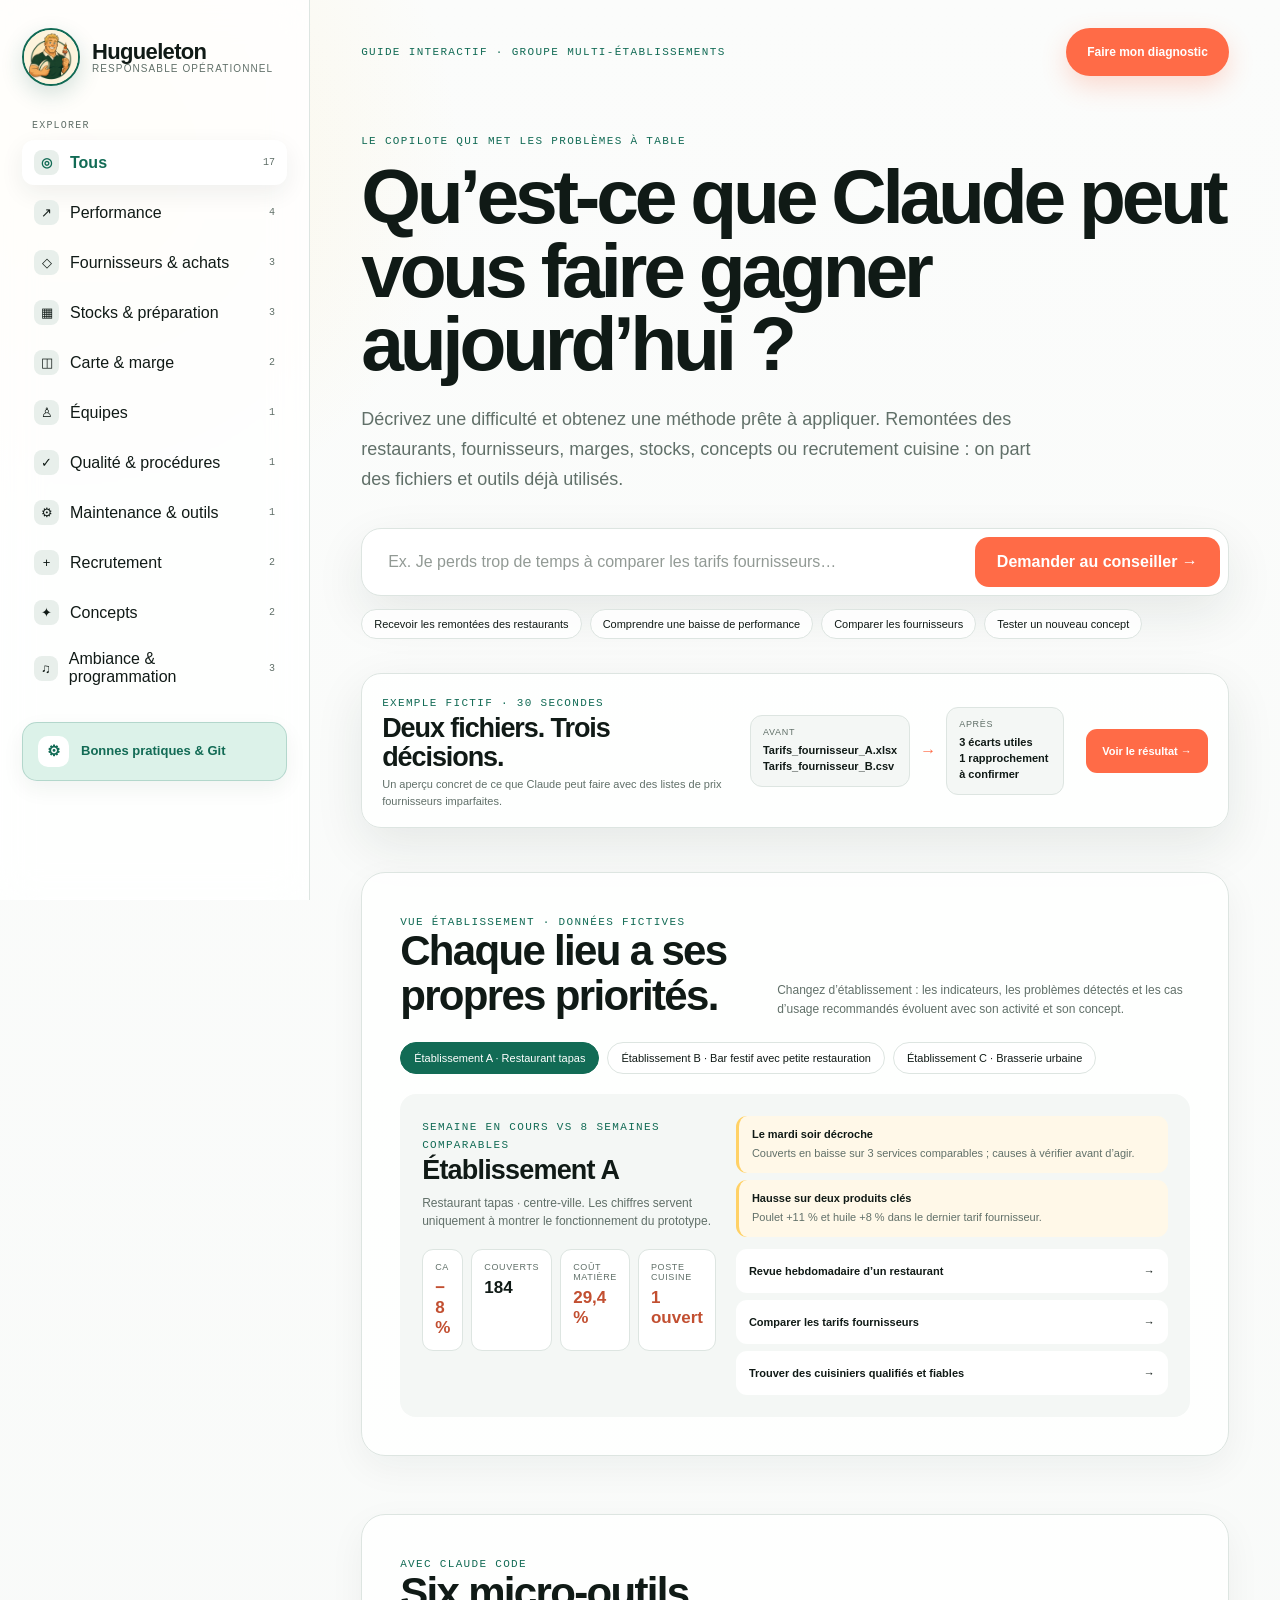
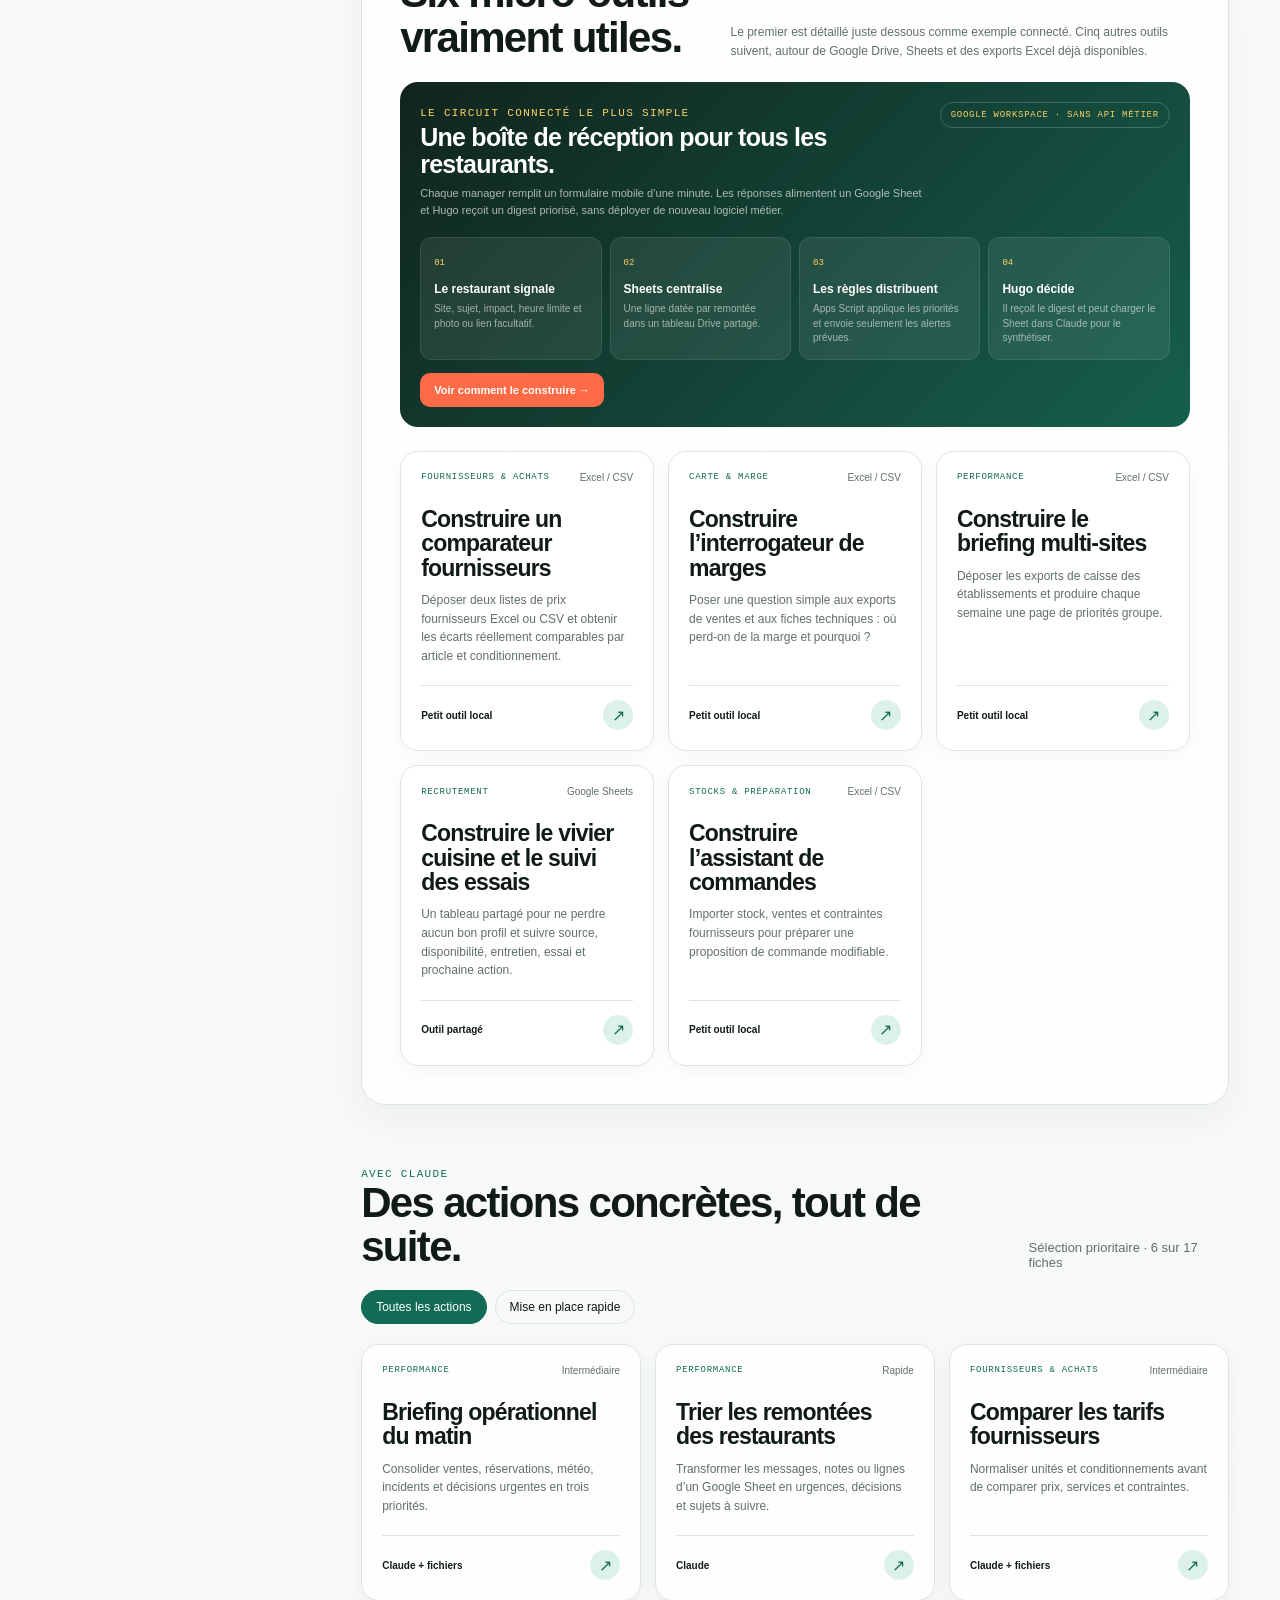
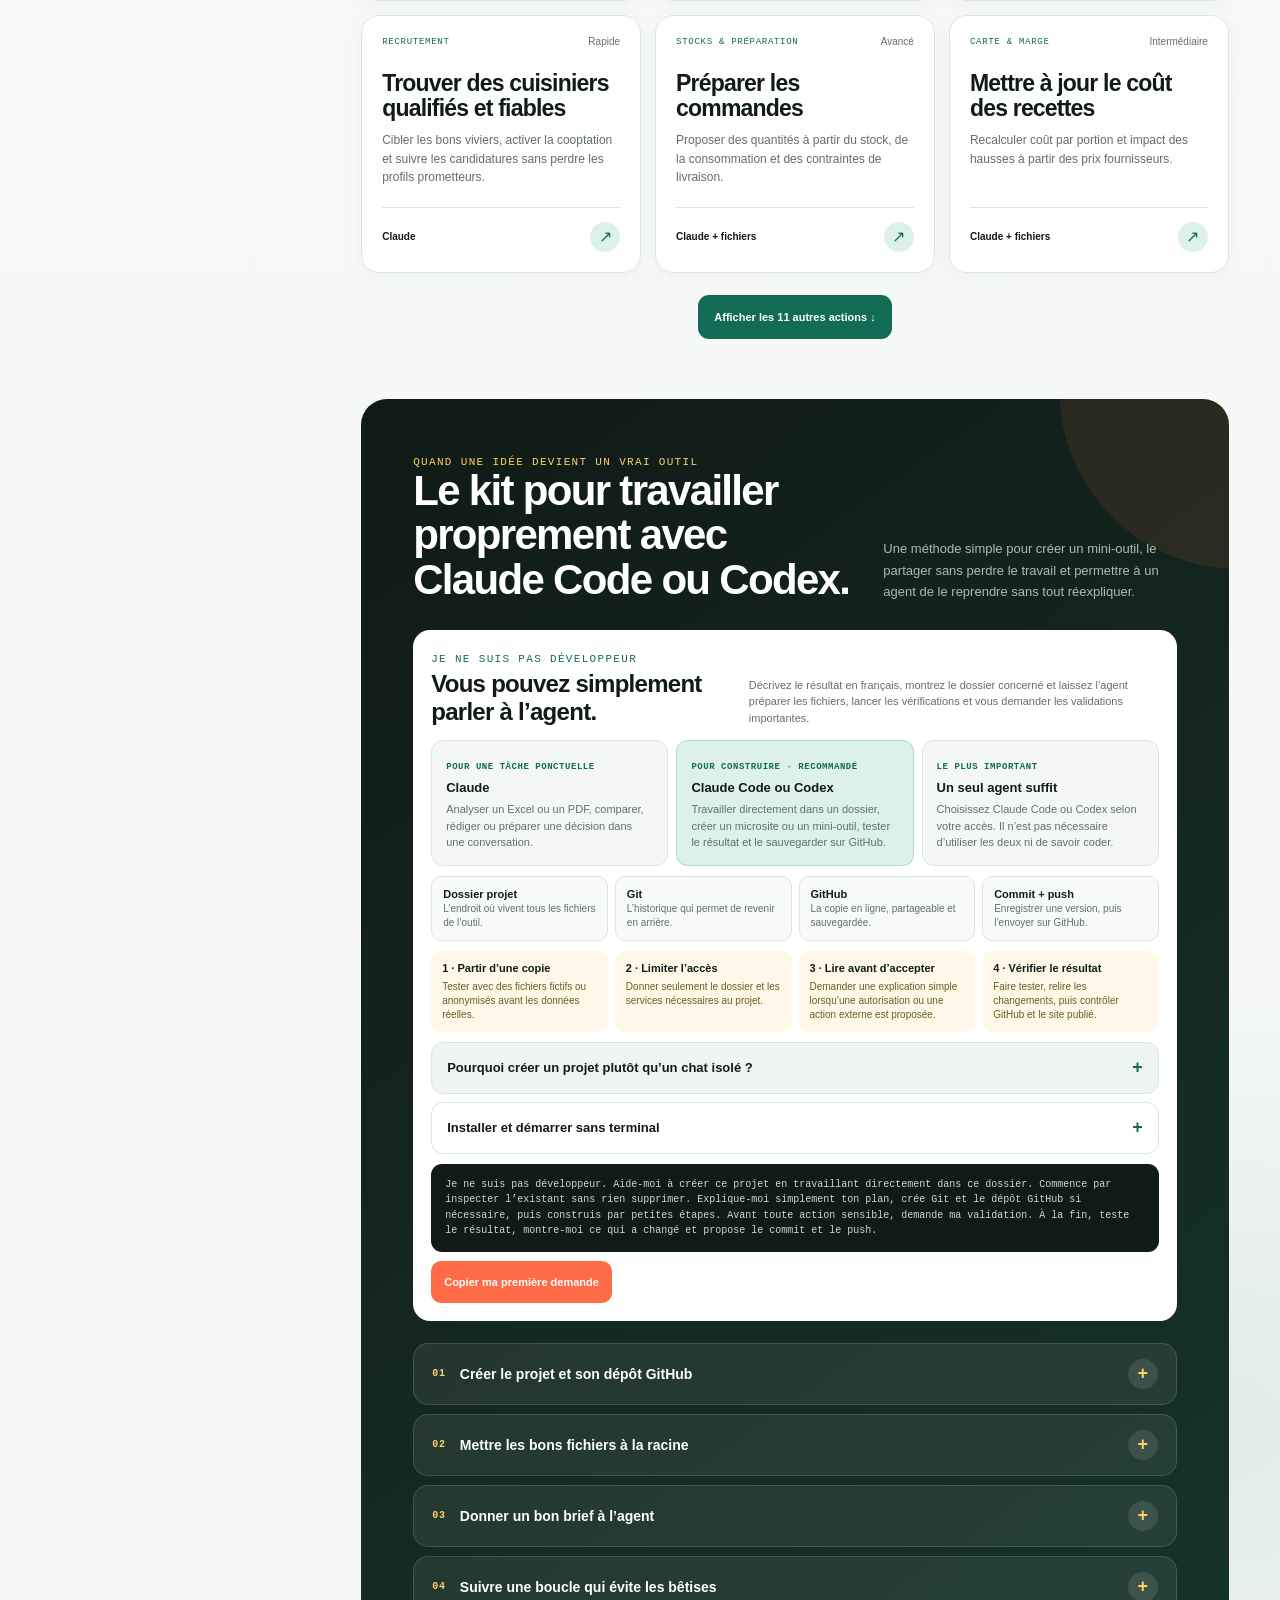
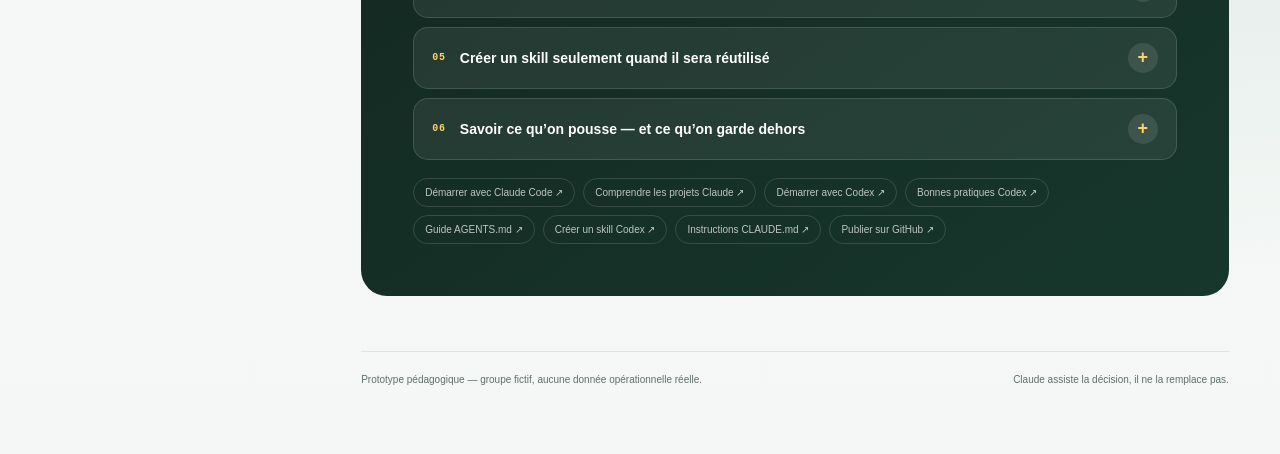
==== commit 9643f992: "Make agent setup accessible to non-developers Explain projects, installations, connectors, and safe " ====
--- a/index.html
+++ b/index.html
@@ -71,8 +71,9 @@
     .nav-button.active { color: var(--green); font-weight: 700; }
     .nav-icon { width: 25px; height: 25px; display: grid; place-items: center; border-radius: 8px; background: var(--paper-2); font-size: 13px; }
     .nav-count { margin-left: auto; font: 500 10px "SFMono-Regular", Consolas, monospace; color: var(--muted); }
-    .tech-nav-link { margin-top: 24px; min-height: 46px; padding: 11px 13px; border: 1px solid var(--line); border-radius: 13px; background: var(--paper); color: var(--green); display: flex; align-items: center; gap: 10px; text-decoration: none; font-size: 11px; font-weight: 800; }
-    .tech-nav-link:hover { background: var(--green-2); border-color: rgba(18,107,85,.25); }
+    .tech-nav-link { margin-top: 26px; min-height: 58px; padding: 13px 15px; border: 1px solid rgba(18,107,85,.2); border-radius: 15px; background: var(--green-2); color: var(--green); display: flex; align-items: center; gap: 12px; text-decoration: none; font-size: 13px; line-height: 1.25; font-weight: 800; box-shadow: 0 8px 22px rgba(18,43,34,.06); }
+    .tech-nav-link span { width: 31px; height: 31px; flex: none; display: grid; place-items: center; border-radius: 10px; background: var(--white); font-size: 15px; }
+    .tech-nav-link:hover { background: #d1ecdf; border-color: rgba(18,107,85,.35); transform: translateY(-1px); }
 
     main { min-width: 0; padding: 28px clamp(22px, 4vw, 68px) 70px; }
     .topbar { display: flex; align-items: center; justify-content: space-between; gap: 20px; margin-bottom: 54px; }
@@ -203,6 +204,46 @@
     .technical-head { position: relative; z-index: 1; display: grid; grid-template-columns: 1.2fr .8fr; gap: 30px; align-items: end; margin-bottom: 28px; }
     .technical-head h2 { max-width: 650px; }
     .technical-head p { margin: 0; color: rgba(255,255,255,.68); font-size: 13px; line-height: 1.65; }
+    .starter-guide { position: relative; z-index: 1; margin-bottom: 22px; padding: 18px; border-radius: 17px; background: var(--white); color: var(--ink); }
+    .starter-guide-head { display: flex; justify-content: space-between; align-items: end; gap: 20px; margin-bottom: 14px; }
+    .starter-guide-head h3 { margin: 4px 0 0; font-size: 24px; letter-spacing: -.03em; }
+    .starter-guide-head p { max-width: 410px; margin: 0; color: var(--muted); font-size: 11px; line-height: 1.5; }
+    .starter-tools { display: grid; grid-template-columns: repeat(3,1fr); gap: 8px; }
+    .starter-tool { padding: 14px; border-radius: 12px; background: var(--paper); border: 1px solid var(--line); }
+    .starter-tool b { display: block; margin-bottom: 6px; font-size: 13px; }
+    .starter-tool p { margin: 0; color: var(--muted); font-size: 11px; line-height: 1.5; }
+    .starter-tool.recommended { background: var(--green-2); border-color: rgba(18,107,85,.2); }
+    .starter-tool small { display: inline-block; margin-bottom: 8px; color: var(--green); font: 600 9px "SFMono-Regular", Consolas, monospace; text-transform: uppercase; letter-spacing: .06em; }
+    .plain-terms { display: grid; grid-template-columns: repeat(4,1fr); gap: 7px; margin-top: 10px; }
+    .plain-term { padding: 10px 11px; border-radius: 10px; background: #f8faf9; border: 1px solid var(--line); font-size: 10px; line-height: 1.4; color: var(--muted); }
+    .plain-term b { display: block; color: var(--ink); font-size: 11px; }
+    .starter-prompt { margin-top: 10px; padding: 13px 14px; border-radius: 11px; background: var(--ink); color: rgba(255,255,255,.82); font: 500 10px/1.55 "SFMono-Regular", Consolas, monospace; }
+    .starter-copy { margin-top: 9px; border: 0; border-radius: 10px; min-height: 42px; padding: 10px 13px; background: var(--orange); color: white; cursor: pointer; font-size: 11px; font-weight: 800; }
+    .starter-reflexes { display: grid; grid-template-columns: repeat(4,1fr); gap: 7px; margin-top: 10px; }
+    .starter-reflex { padding: 10px 11px; border-radius: 10px; background: #fff8e8; color: #6e5a24; font-size: 10px; line-height: 1.4; }
+    .starter-reflex b { display: block; margin-bottom: 3px; color: var(--ink); font-size: 11px; }
+    .project-explainer { margin-top: 10px; border-radius: 12px; background: #eef4f1; border: 1px solid var(--line); overflow: hidden; }
+    .project-explainer summary, .setup-onboarding summary { list-style: none; min-height: 50px; padding: 13px 15px; display: flex; align-items: center; cursor: pointer; color: var(--ink); font-size: 13px; font-weight: 800; }
+    .project-explainer summary::-webkit-details-marker, .setup-onboarding summary::-webkit-details-marker { display: none; }
+    .project-explainer summary::after, .setup-onboarding summary::after { content: "+"; margin-left: auto; color: var(--green); font-size: 18px; }
+    .project-explainer[open] summary::after, .setup-onboarding[open] summary::after { content: "−"; }
+    .starter-detail-body { padding: 0 15px 15px; }
+    .starter-detail-body > p { margin: 0 0 11px; color: var(--muted); font-size: 11px; line-height: 1.5; }
+    .project-types { display: grid; grid-template-columns: 1fr 1fr; gap: 8px; }
+    .project-type { padding: 12px; border-radius: 10px; background: var(--white); }
+    .project-type b { display: block; margin-bottom: 5px; font-size: 12px; }
+    .project-type p { margin: 0; color: var(--muted); font-size: 10px; line-height: 1.5; }
+    .project-benefits { margin-top: 8px; color: var(--green); font-size: 10px; font-weight: 700; line-height: 1.5; }
+    .setup-onboarding { margin-top: 8px; border-radius: 12px; background: #fff; border: 1px solid var(--line); overflow: hidden; }
+    .setup-steps { display: grid; grid-template-columns: repeat(5,1fr); gap: 7px; }
+    .setup-step { padding: 11px; border-radius: 10px; background: var(--paper); color: var(--muted); font-size: 10px; line-height: 1.4; }
+    .setup-step span { display: block; margin-bottom: 7px; color: var(--green); font: 700 9px "SFMono-Regular", Consolas, monospace; }
+    .setup-step b { display: block; margin-bottom: 3px; color: var(--ink); font-size: 11px; }
+    .setup-notes { display: grid; grid-template-columns: 1fr 1fr; gap: 8px; margin-top: 8px; }
+    .setup-note { padding: 12px; border-radius: 10px; background: #f8faf9; color: var(--muted); font-size: 10px; line-height: 1.5; }
+    .setup-note b { display: block; margin-bottom: 5px; color: var(--ink); font-size: 11px; }
+    .download-links { display: flex; flex-wrap: wrap; gap: 6px; margin-top: 9px; }
+    .download-links a { border: 1px solid var(--line); border-radius: 999px; padding: 7px 10px; color: var(--green); text-decoration: none; font-size: 9px; font-weight: 700; }
     .practice-list { position: relative; z-index: 1; display: grid; gap: 9px; }
     .practice { border: 1px solid rgba(255,255,255,.14); border-radius: 15px; background: rgba(255,255,255,.07); overflow: hidden; }
     .practice[open] { background: rgba(255,255,255,.11); }
@@ -363,6 +404,24 @@
       .technical-kit { margin-top: 42px; padding: 22px 16px; border-radius: 20px; }
       .technical-head { gap: 12px; margin-bottom: 22px; }
       .technical-head p { font-size: 15px; }
+      .starter-guide { padding: 15px; }
+      .starter-guide-head { display: block; }
+      .starter-guide-head h3 { font-size: 25px; }
+      .starter-guide-head p { margin-top: 8px; font-size: 14px; }
+      .starter-tools, .plain-terms, .starter-reflexes { grid-template-columns: 1fr; }
+      .starter-tool b { font-size: 16px; }
+      .starter-tool p, .plain-term, .starter-reflex { font-size: 14px; }
+      .plain-term b, .starter-reflex b { font-size: 14px; }
+      .starter-prompt { font-size: 12px; }
+      .starter-copy { width: 100%; min-height: 48px; font-size: 14px; }
+      .project-types { grid-template-columns: 1fr; }
+      .project-explainer summary, .setup-onboarding summary { min-height: 58px; font-size: 16px; }
+      .starter-detail-body > p, .project-type p, .project-benefits { font-size: 14px; }
+      .project-type b { font-size: 15px; }
+      .setup-steps, .setup-notes { grid-template-columns: 1fr; }
+      .setup-step, .setup-note { font-size: 14px; }
+      .setup-step b, .setup-note b { font-size: 15px; }
+      .download-links a { font-size: 12px; min-height: 42px; display: inline-flex; align-items: center; }
       .practice summary { min-height: 64px; padding: 14px; gap: 10px; font-size: 15px; line-height: 1.3; }
       .practice-number { font-size: 10px; }
       .practice-body { padding: 0 14px 18px; font-size: 14px; line-height: 1.6; }
@@ -472,11 +531,66 @@
             <p>Une méthode simple pour créer un mini-outil, le partager sans perdre le travail et permettre à un agent de le reprendre sans tout réexpliquer.</p>
           </div>
 
+          <div class="starter-guide">
+            <div class="starter-guide-head"><div><span class="eyebrow">Je ne suis pas développeur</span><h3>Vous pouvez simplement parler à l’agent.</h3></div><p>Décrivez le résultat en français, montrez le dossier concerné et laissez l’agent préparer les fichiers, lancer les vérifications et vous demander les validations importantes.</p></div>
+            <div class="starter-tools">
+              <div class="starter-tool"><small>Pour une tâche ponctuelle</small><b>Claude</b><p>Analyser un Excel ou un PDF, comparer, rédiger ou préparer une décision dans une conversation.</p></div>
+              <div class="starter-tool recommended"><small>Pour construire · recommandé</small><b>Claude Code ou Codex</b><p>Travailler directement dans un dossier, créer un microsite ou un mini-outil, tester le résultat et le sauvegarder sur GitHub.</p></div>
+              <div class="starter-tool"><small>Le plus important</small><b>Un seul agent suffit</b><p>Choisissez Claude Code ou Codex selon votre accès. Il n’est pas nécessaire d’utiliser les deux ni de savoir coder.</p></div>
+            </div>
+            <div class="plain-terms">
+              <div class="plain-term"><b>Dossier projet</b>L’endroit où vivent tous les fichiers de l’outil.</div>
+              <div class="plain-term"><b>Git</b>L’historique qui permet de revenir en arrière.</div>
+              <div class="plain-term"><b>GitHub</b>La copie en ligne, partageable et sauvegardée.</div>
+              <div class="plain-term"><b>Commit + push</b>Enregistrer une version, puis l’envoyer sur GitHub.</div>
+            </div>
+            <div class="starter-reflexes" aria-label="Quatre réflexes essentiels">
+              <div class="starter-reflex"><b>1 · Partir d’une copie</b>Tester avec des fichiers fictifs ou anonymisés avant les données réelles.</div>
+              <div class="starter-reflex"><b>2 · Limiter l’accès</b>Donner seulement le dossier et les services nécessaires au projet.</div>
+              <div class="starter-reflex"><b>3 · Lire avant d’accepter</b>Demander une explication simple lorsqu’une autorisation ou une action externe est proposée.</div>
+              <div class="starter-reflex"><b>4 · Vérifier le résultat</b>Faire tester, relire les changements, puis contrôler GitHub et le site publié.</div>
+            </div>
+            <details class="project-explainer">
+              <summary>Pourquoi créer un projet plutôt qu’un chat isolé&nbsp;?</summary>
+              <div class="starter-detail-body"><p>Le projet devient la maison du sujet. On y garde le contexte durable ; chaque nouvelle conversation peut alors traiter une tâche précise sans tout mélanger.</p>
+              <div class="project-types">
+                <div class="project-type"><b>Projet dans Claude</b><p>Créez un espace « Opérations restaurants », ajoutez les documents de référence et les instructions communes, puis ouvrez un chat différent pour chaque analyse. Une information n’est réutilisée entre les chats que si elle figure dans les connaissances ou instructions du projet.</p></div>
+                <div class="project-type"><b>Projet dans Claude Code ou Codex</b><p>Ouvrez un dossier dédié à l’outil. Il contient les fichiers, les règles <code>CLAUDE.md</code> ou <code>AGENTS.md</code>, les tests et l’historique Git. L’agent peut reprendre le travail là où il s’est arrêté.</p></div>
+              </div>
+              <div class="project-benefits">Un sujet = un projet · des règles stables · moins de fichiers oubliés · retour en arrière possible · transmission plus simple</div></div>
+            </details>
+            <details class="setup-onboarding">
+              <summary>Installer et démarrer sans terminal</summary>
+              <div class="starter-detail-body"><p>Pour un profil non développeur, commencez par l’application Codex. Node.js, Python et les connecteurs ne sont pas des prérequis systématiques.</p>
+              <div class="setup-steps">
+                <div class="setup-step"><span>01</span><b>Télécharger Codex</b>Installer l’application officielle puis se connecter avec son compte ChatGPT.</div>
+                <div class="setup-step"><span>02</span><b>Créer un dossier</b>Un dossier par projet, même vide au départ : « comparateur-fournisseurs » par exemple.</div>
+                <div class="setup-step"><span>03</span><b>Ouvrir le projet</b>Sélectionner ce dossier dans Codex et conserver les permissions recommandées.</div>
+                <div class="setup-step"><span>04</span><b>Parler à l’agent</b>Copier la première demande ci-dessous. L’agent inspecte, explique et propose les actions.</div>
+                <div class="setup-step"><span>05</span><b>Connecter au besoin</b>Ajouter GitHub pour publier ; Drive ou Gmail seulement si le cas d’usage l’exige.</div>
+              </div>
+              <div class="setup-notes">
+                <div class="setup-note"><b>Connecteurs : pas « tout connecter »</b>Un fichier Excel local peut simplement être placé dans le dossier. Pour Drive, Gmail ou GitHub, utilisez le connecteur officiel, choisissez le minimum de droits et commencez si possible par un dossier ou dépôt de test.</div>
+                <div class="setup-note"><b>Node.js, Python, Git : seulement si nécessaire</b>Demandez à l’agent de vérifier ce qui est déjà installé et d’expliquer l’utilité de chaque outil. Node.js sert souvent aux sites web, Python aux traitements de données et Git à l’historique. Installez uniquement depuis les sources officielles.</div>
+              </div>
+              <div class="download-links">
+                <a href="https://openai.com/codex/get-started/" target="_blank" rel="noopener noreferrer">Télécharger et démarrer Codex ↗</a>
+                <a href="https://claude.ai/download" target="_blank" rel="noopener noreferrer">Télécharger Claude Desktop ↗</a>
+                <a href="https://nodejs.org/en/download" target="_blank" rel="noopener noreferrer">Node.js — si demandé ↗</a>
+                <a href="https://www.python.org/downloads/" target="_blank" rel="noopener noreferrer">Python — si demandé ↗</a>
+                <a href="https://git-scm.com/downloads" target="_blank" rel="noopener noreferrer">Git — si demandé ↗</a>
+              </div></div>
+            </details>
+            <div class="starter-prompt" id="starterPrompt">Je ne suis pas développeur. Aide-moi à créer ce projet en travaillant directement dans ce dossier. Commence par inspecter l’existant sans rien supprimer. Explique-moi simplement ton plan, crée Git et le dépôt GitHub si nécessaire, puis construis par petites étapes. Avant toute action sensible, demande ma validation. À la fin, teste le résultat, montre-moi ce qui a changé et propose le commit et le push.</div>
+            <button class="starter-copy" type="button" id="copyStarterPrompt">Copier ma première demande</button>
+          </div>
+
           <div class="practice-list">
             <details class="practice">
               <summary><span class="practice-number">01</span>Créer le projet et son dépôt GitHub</summary>
               <div class="practice-body">
-                <p>Créez un dossier dédié, ajoutez d’abord un <strong>.gitignore</strong> et un <strong>.env.example</strong>, puis demandez à Claude Code ou Codex d’initialiser Git. Sur GitHub, partez en privé ; rendez public uniquement un prototype fictif destiné à être partagé.</p>
+                <p>Vous n’avez pas besoin de taper les commandes ci-dessous. Ouvrez le dossier dans Claude Code ou Codex et dites : <strong>« Initialise Git proprement, crée le dépôt GitHub en privé et explique-moi chaque validation. »</strong> L’agent ajoutera d’abord un <strong>.gitignore</strong> et un <strong>.env.example</strong>.</p>
+                <p><strong>Ce que l’agent fera en arrière-plan :</strong></p>
                 <pre class="tech-code">git init
 git add .
 git commit -m "Initial project"
@@ -543,6 +657,9 @@
           </div>
 
           <div class="practice-links" aria-label="Documentation officielle">
+            <a href="https://docs.anthropic.com/en/docs/claude-code/getting-started" target="_blank" rel="noopener noreferrer">Démarrer avec Claude Code ↗</a>
+            <a href="https://support.anthropic.com/fr/articles/9517075-qu-est-ce-que-les-projets" target="_blank" rel="noopener noreferrer">Comprendre les projets Claude ↗</a>
+            <a href="https://help.openai.com/en/articles/11369540-using-codex-with-your-chatgpt-plan" target="_blank" rel="noopener noreferrer">Démarrer avec Codex ↗</a>
             <a href="https://learn.chatgpt.com/guides/best-practices" target="_blank" rel="noopener noreferrer">Bonnes pratiques Codex ↗</a>
             <a href="https://learn.chatgpt.com/docs/agent-configuration/agents-md" target="_blank" rel="noopener noreferrer">Guide AGENTS.md ↗</a>
             <a href="https://learn.chatgpt.com/docs/build-skills" target="_blank" rel="noopener noreferrer">Créer un skill Codex ↗</a>
@@ -988,6 +1105,10 @@
     document.getElementById("askForm").addEventListener("submit", event => { event.preventDefault(); const q = document.getElementById("askInput").value.trim(); if (q) advise(q); });
     document.querySelectorAll("[data-question]").forEach(btn => btn.addEventListener("click", () => { document.getElementById("askInput").value = btn.dataset.question; advise(btn.dataset.question); }));
     document.getElementById("openFieldInbox").addEventListener("click", () => openCase(cases.find(item => item.t === "Construire la boîte de réception des restaurants")));
+    document.getElementById("copyStarterPrompt").addEventListener("click", async event => {
+      try { await navigator.clipboard.writeText(document.getElementById("starterPrompt").textContent); event.target.textContent = "Demande copiée ✓"; }
+      catch { event.target.textContent = "Sélectionnez le texte juste au-dessus"; }
+    });
 
     function openIntake() {
       document.getElementById("mailResult").classList.remove("visible");
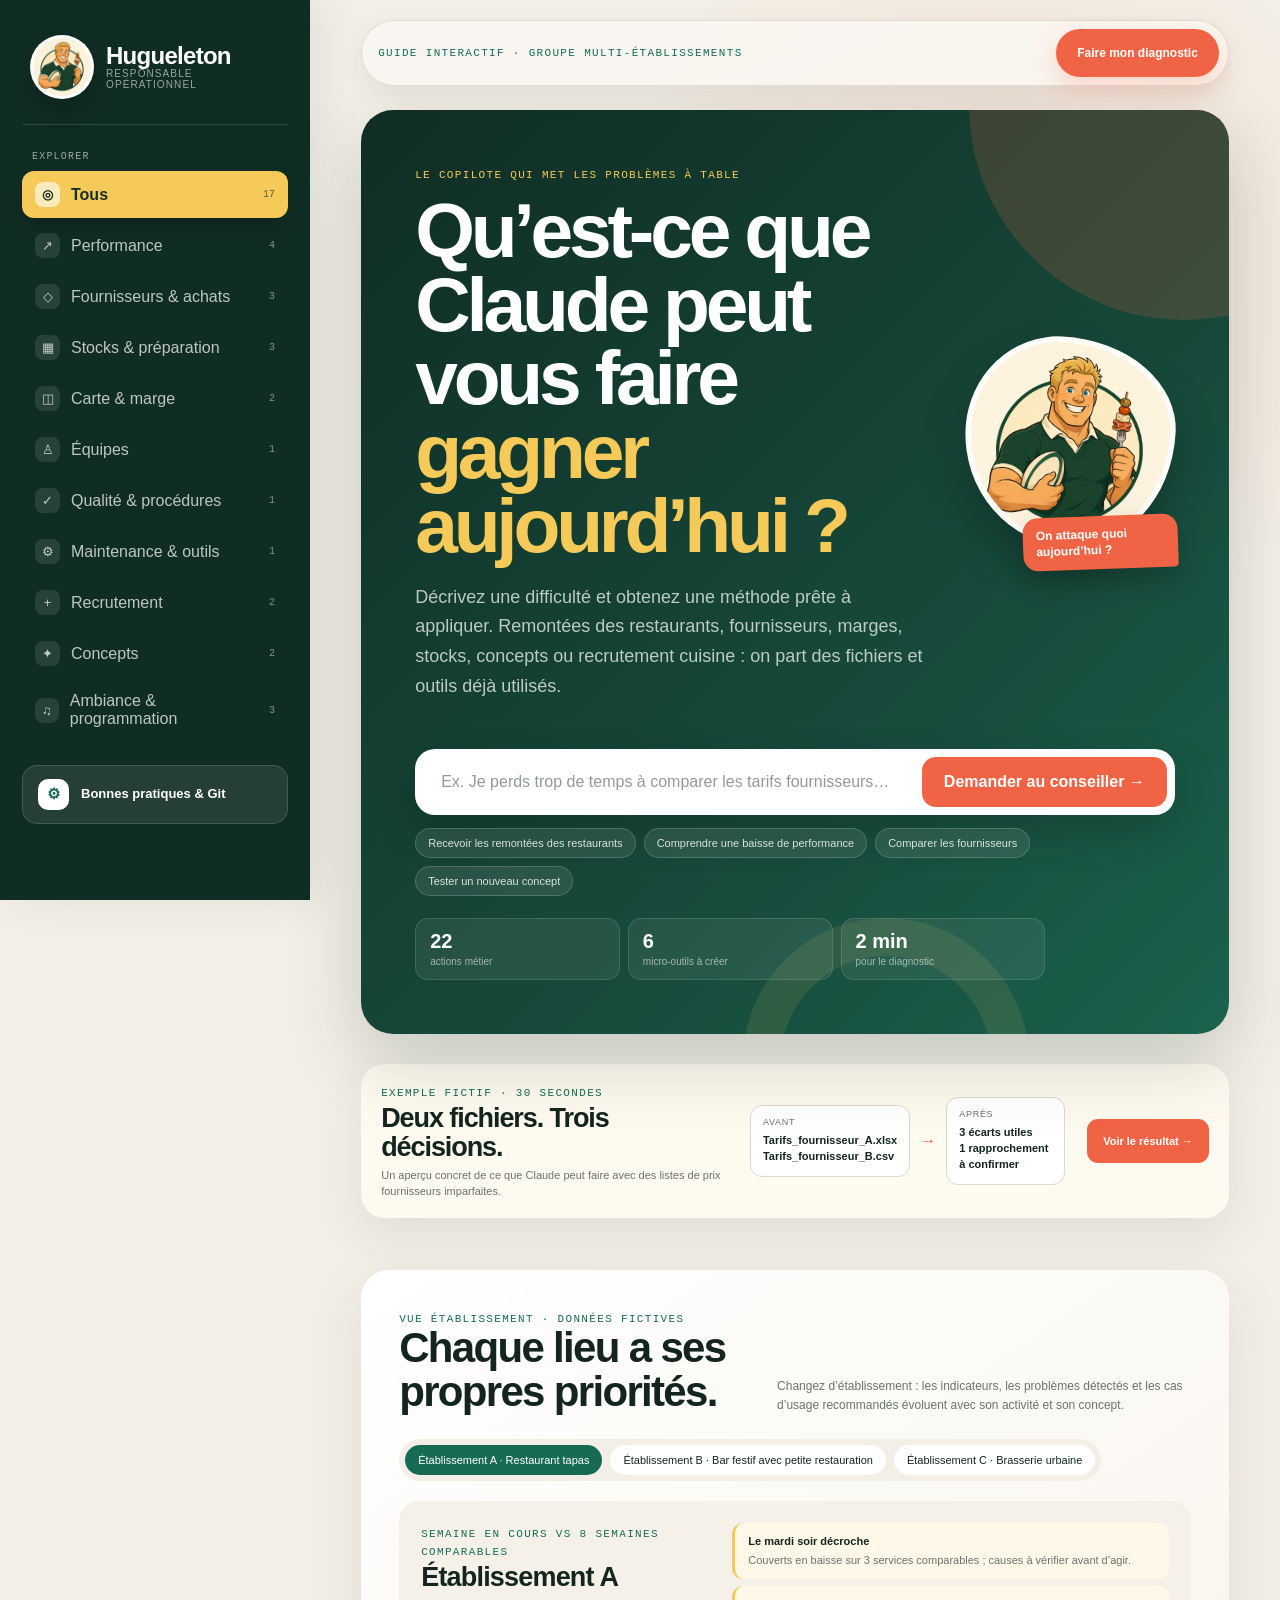
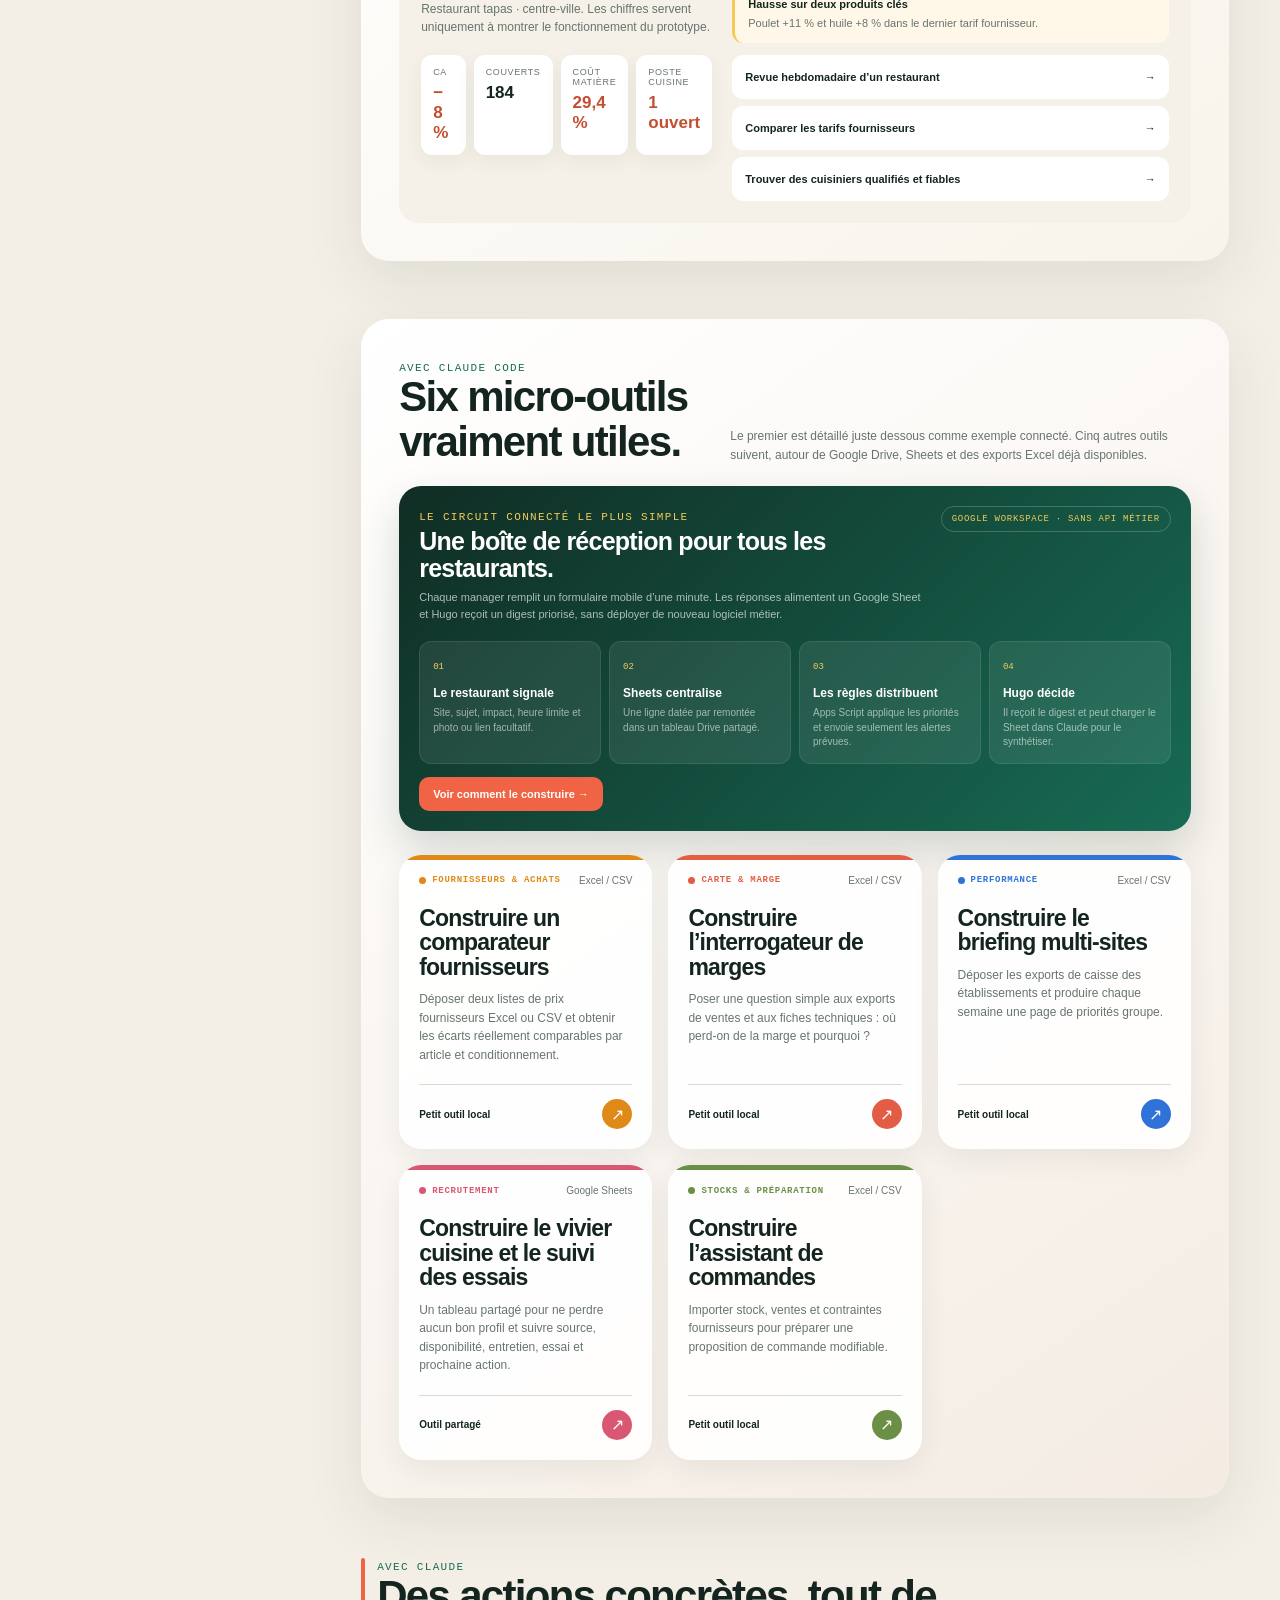
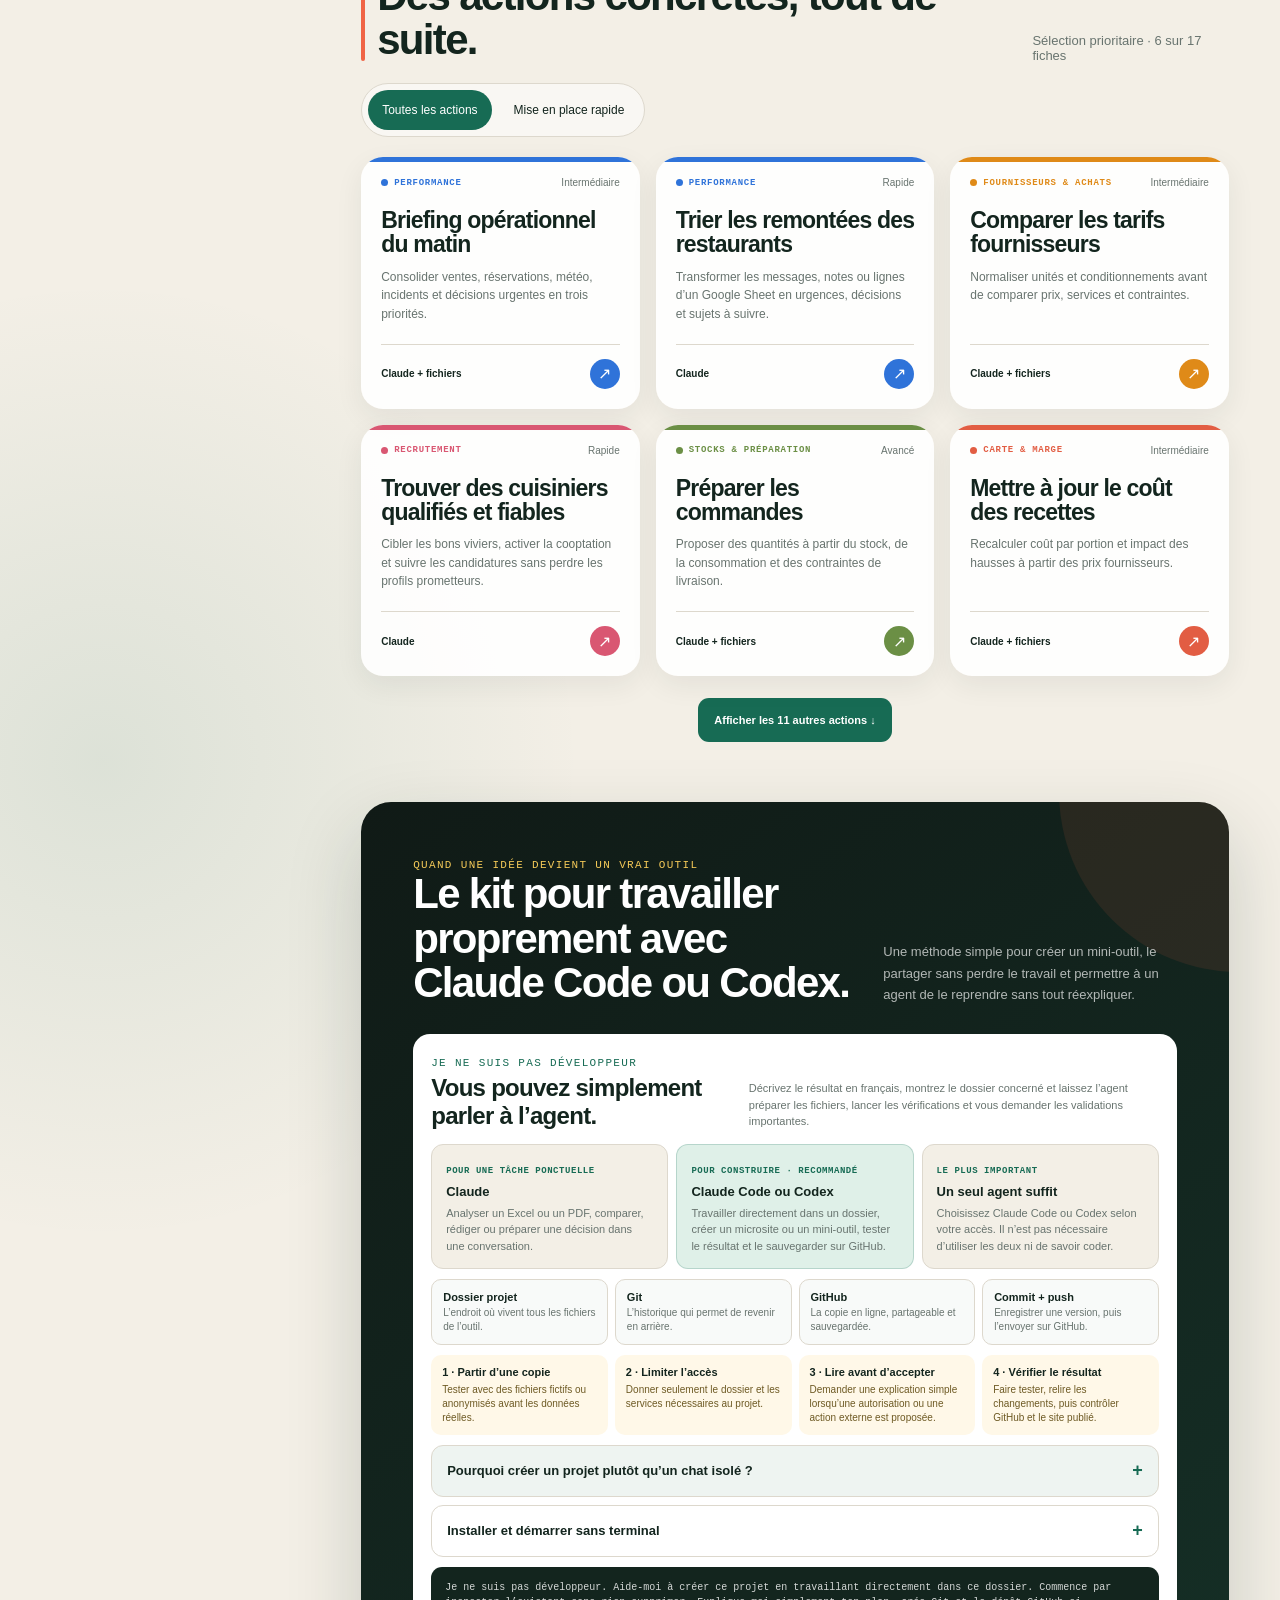
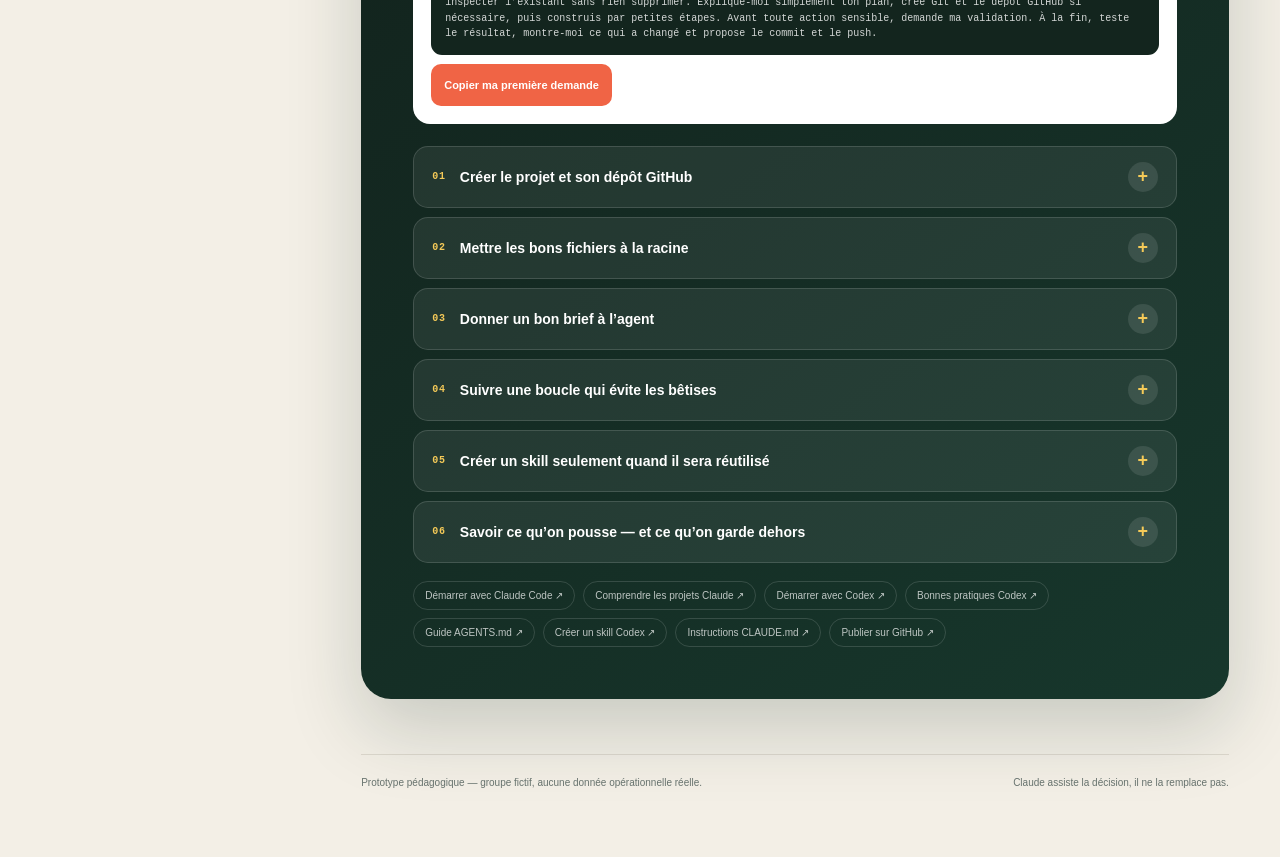
==== commit 6b4f90b8: "Refresh the guide visual hierarchy Make the long operational guide easier to scan with a stronger ed" ====
--- a/index.html
+++ b/index.html
@@ -314,6 +314,10 @@
     .result-explore { border: 1px solid var(--line); color: var(--green); background: white; border-radius: 11px; padding: 11px 14px; cursor: pointer; font-weight: 700; font-size: 11px; }
     .diagnostic-trigger { border: 0; background: var(--orange); color: white; border-radius: 999px; min-height: 48px; padding: 12px 21px; cursor: pointer; font-size: 12px; font-weight: 800; box-shadow: 0 10px 26px rgba(255,107,71,.24); flex: none; }
     .diagnostic-trigger:hover { background: #ed5937; transform: translateY(-1px); }
+    .back-to-top { position: fixed; right: 24px; bottom: 22px; z-index: 5; min-height: 46px; padding: 11px 16px; border: 1px solid rgba(255,255,255,.2); border-radius: 999px; background: var(--ink); color: white; cursor: pointer; display: flex; align-items: center; gap: 8px; font-size: 11px; font-weight: 800; box-shadow: 0 14px 36px rgba(16,26,22,.24); opacity: 0; visibility: hidden; transform: translateY(10px); transition: opacity .2s, transform .2s, visibility .2s; }
+    .back-to-top.visible { opacity: 1; visibility: visible; transform: translateY(0); }
+    .back-to-top:hover { background: var(--green); }
+    .back-to-top span { font-size: 16px; line-height: 1; }
     footer { max-width: 1080px; margin: 55px auto 0; padding-top: 22px; border-top: 1px solid var(--line); display: flex; justify-content: space-between; gap: 20px; color: var(--muted); font-size: 10px; }
     @keyframes rise { from { opacity: 0; transform: translateY(7px); } }
 
@@ -447,7 +451,133 @@
       .intake-actions button { width: 100%; justify-content: center; font-size: 14px; }
       .mail-result p, .result-reco, .result-explore { font-size: 13px; }
       .mission-options { grid-template-columns: 1fr; }
+      .back-to-top { right: 14px; bottom: 14px; min-height: 50px; padding: 12px 15px; font-size: 13px; }
       footer { flex-direction: column; font-size: 12px; line-height: 1.45; }
+    }
+    /* Refonte éditoriale — carnet de bord opérationnel */
+    :root {
+      --ink: #13251e;
+      --muted: #68746f;
+      --paper: #f3efe6;
+      --paper-2: #e8e3d8;
+      --green: #176b54;
+      --green-2: #dff0e8;
+      --orange: #f06445;
+      --yellow: #f5ca58;
+      --line: #ddd8cd;
+      --shadow: 0 22px 60px rgba(31, 49, 40, .11);
+    }
+    body {
+      background:
+        radial-gradient(circle at 77% 5%, rgba(240,100,69,.13), transparent 25rem),
+        radial-gradient(circle at 8% 70%, rgba(23,107,84,.1), transparent 30rem),
+        #f3efe6;
+    }
+    .sidebar { background: #102d24; border-right: 0; color: white; box-shadow: 12px 0 40px rgba(16,45,36,.08); }
+    .brand { padding: 7px 8px 25px; margin-bottom: 12px; border-bottom: 1px solid rgba(255,255,255,.12); }
+    .brand-mark { width: 64px; height: 64px; border: 3px solid rgba(255,255,255,.9); box-shadow: 0 12px 30px rgba(0,0,0,.22); }
+    .brand strong { color: white; font-size: 24px; }
+    .brand small, .nav-label { color: rgba(255,255,255,.58); }
+    .nav-list { gap: 4px; }
+    .nav-button { color: rgba(255,255,255,.73); border: 1px solid transparent; }
+    .nav-button:hover { background: rgba(255,255,255,.08); box-shadow: none; color: white; }
+    .nav-button.active { background: var(--yellow); color: #163026; box-shadow: 0 10px 24px rgba(0,0,0,.17); }
+    .nav-icon { background: rgba(255,255,255,.1); }
+    .nav-button.active .nav-icon { background: rgba(255,255,255,.6); }
+    .nav-count { color: inherit; opacity: .68; }
+    .tech-nav-link { background: rgba(255,255,255,.09); border-color: rgba(255,255,255,.14); color: white; box-shadow: none; }
+    .tech-nav-link span { color: var(--green); }
+    .tech-nav-link:hover { background: rgba(255,255,255,.15); border-color: rgba(255,255,255,.25); }
+    main { padding-top: 20px; }
+    .topbar { position: sticky; top: 14px; z-index: 2; max-width: 1080px; margin: 0 auto 24px; padding: 8px 9px 8px 16px; border: 1px solid rgba(221,216,205,.85); border-radius: 999px; background: rgba(250,248,243,.82); backdrop-filter: blur(16px); box-shadow: 0 9px 28px rgba(31,49,40,.07); }
+    .hero { max-width: 1080px; margin: 0 auto 34px; padding: clamp(28px,5vw,54px); border-radius: 32px; background: linear-gradient(135deg, #102d24 0%, #174c3d 66%, #1b624d 100%); color: white; overflow: hidden; position: relative; box-shadow: 0 28px 75px rgba(16,45,36,.2); }
+    .hero::before { content: ""; position: absolute; width: 430px; height: 430px; right: -170px; top: -220px; border-radius: 50%; background: var(--orange); opacity: .18; }
+    .hero::after { content: ""; position: absolute; width: 210px; height: 210px; left: 44%; bottom: -170px; border-radius: 50%; border: 38px solid rgba(245,202,88,.1); }
+    .hero-head { position: relative; z-index: 1; display: grid; grid-template-columns: minmax(0,1.45fr) minmax(210px,.55fr); gap: 38px; align-items: center; }
+    .hero .eyebrow { color: var(--yellow); }
+    .hero h1 { color: white; max-width: 760px; margin-bottom: 20px; }
+    .hero h1 span { color: var(--yellow); }
+    .hero-copy { color: rgba(255,255,255,.72); }
+    .hero-visual { min-height: 270px; display: grid; place-items: center; position: relative; }
+    .hero-portrait { width: min(220px,100%); aspect-ratio: 1; border-radius: 44% 56% 48% 52% / 46% 43% 57% 54%; overflow: hidden; background: #f6e7bf; border: 6px solid rgba(255,255,255,.92); box-shadow: 0 24px 45px rgba(0,0,0,.24); transform: rotate(3deg); }
+    .hero-portrait img { width: 100%; height: 100%; object-fit: cover; }
+    .hero-bubble { position: absolute; right: -3px; bottom: 7px; max-width: 155px; padding: 11px 13px; border-radius: 15px 15px 4px 15px; background: var(--orange); color: white; font-size: 12px; font-weight: 800; line-height: 1.3; transform: rotate(-2deg); box-shadow: 0 12px 30px rgba(0,0,0,.2); }
+    .ask-box { position: relative; z-index: 1; margin-top: 30px; border: 0; box-shadow: 0 18px 45px rgba(0,0,0,.18); }
+    .suggestions { position: relative; z-index: 1; }
+    .hero .chip { border-color: rgba(255,255,255,.17); background: rgba(255,255,255,.09); color: rgba(255,255,255,.83); }
+    .hero .chip:hover { background: rgba(255,255,255,.17); color: white; }
+    .hero .answer { position: relative; z-index: 1; background: white; color: var(--ink); }
+    .hero-stats { position: relative; z-index: 1; display: grid; grid-template-columns: repeat(3,1fr); gap: 8px; max-width: 630px; margin-top: 22px; }
+    .hero-stat { padding: 12px 14px; border: 1px solid rgba(255,255,255,.12); border-radius: 13px; background: rgba(255,255,255,.07); }
+    .hero-stat strong { display: block; color: white; font-size: 20px; line-height: 1; }
+    .hero-stat span { display: block; margin-top: 5px; color: rgba(255,255,255,.58); font-size: 10px; }
+    .proof-strip { margin: -4px auto 52px; border: 0; border-radius: 24px; background: #fffaf0; box-shadow: 0 18px 50px rgba(47,55,48,.09); }
+    .proof-box { background: white; }
+    .section-head { position: relative; padding-left: 16px; }
+    .section-head::before { content: ""; position: absolute; left: 0; top: 2px; bottom: 2px; width: 4px; border-radius: 999px; background: var(--orange); }
+    .filters { padding: 6px; border: 1px solid var(--line); border-radius: 999px; background: rgba(255,255,255,.55); width: max-content; max-width: 100%; }
+    .filter { border: 0; min-height: 40px; }
+    .usecase-grid { gap: 16px; }
+    .card { --accent: var(--green); position: relative; overflow: hidden; border: 0; border-radius: 22px; background: rgba(255,255,255,.9); box-shadow: 0 9px 28px rgba(31,49,40,.07); }
+    .card::before { content: ""; position: absolute; inset: 0 0 auto; height: 5px; background: var(--accent); }
+    .card:hover { transform: translateY(-5px); box-shadow: 0 24px 52px rgba(31,49,40,.14); }
+    .tag { display: inline-flex; align-items: center; gap: 6px; color: var(--accent); font-weight: 700; }
+    .tag::before { content: ""; width: 7px; height: 7px; border-radius: 50%; background: var(--accent); }
+    .card h3 { margin-top: 20px; }
+    .arrow { background: var(--accent); color: white; transition: transform .2s; }
+    .card:hover .arrow { transform: rotate(-12deg) scale(1.06); }
+    .venue-panel { border: 0; border-radius: 28px; background: rgba(255,255,255,.88); box-shadow: 0 20px 60px rgba(31,49,40,.09); }
+    #venuePilot { background: linear-gradient(145deg,#fff 0%,#f8f4eb 100%); }
+    #tools { background: linear-gradient(145deg,#fff 0%,#f4ece3 100%); }
+    .venue-list { padding: 6px; border-radius: 999px; background: var(--paper); width: max-content; max-width: 100%; }
+    .venue-button { border: 0; }
+    .venue-focus { border-radius: 20px; background: #f5f1e8; }
+    .venue-kpi { border: 0; box-shadow: 0 7px 20px rgba(31,49,40,.06); }
+    .connected-flow { border-radius: 22px; background: linear-gradient(135deg,#102d24 0%,#176b54 100%); box-shadow: 0 18px 40px rgba(16,45,36,.17); }
+    .flow-step { transition: background .2s, transform .2s; }
+    .flow-step:hover { background: rgba(255,255,255,.13); transform: translateY(-2px); }
+    .technical-kit { border-radius: 30px; box-shadow: 0 30px 75px rgba(16,45,36,.19); }
+    dialog { border-radius: 28px; }
+    .back-to-top { background: var(--orange); border: 0; }
+    .back-to-top:hover { background: var(--green); }
+    .card { animation: cardIn .45s ease both; }
+    .card:nth-child(2) { animation-delay: .04s; }
+    .card:nth-child(3) { animation-delay: .08s; }
+    .card:nth-child(4) { animation-delay: .12s; }
+    .card:nth-child(5) { animation-delay: .16s; }
+    .card:nth-child(6) { animation-delay: .2s; }
+    @keyframes cardIn { from { opacity: 0; transform: translateY(12px); } }
+
+    @media (max-width: 980px) {
+      .sidebar { background: #102d24; }
+      .brand { padding: 0; border: 0; }
+      .hero-head { grid-template-columns: 1fr .42fr; gap: 20px; }
+      .hero-visual { min-height: 190px; }
+      .hero-portrait { width: 165px; }
+      .hero-bubble { font-size: 10px; max-width: 130px; }
+    }
+    @media (max-width: 620px) {
+      main { padding: 14px 13px 70px; }
+      .topbar { top: 8px; margin-bottom: 16px; padding: 0; border: 0; border-radius: 14px; background: transparent; box-shadow: none; }
+      .diagnostic-trigger { width: 100%; border-radius: 14px; }
+      .hero { padding: 24px 18px 20px; border-radius: 24px; }
+      .hero-head { grid-template-columns: 1fr; }
+      .hero-visual { min-height: 130px; display: flex; justify-content: flex-start; gap: 12px; }
+      .hero-portrait { width: 116px; border-width: 4px; }
+      .hero-bubble { position: static; max-width: 170px; font-size: 12px; transform: none; }
+      .hero h1 { font-size: 39px; }
+      .hero-stats { grid-template-columns: repeat(3,1fr); }
+      .hero-stat { padding: 10px 8px; }
+      .hero-stat strong { font-size: 18px; }
+      .hero-stat span { font-size: 9px; line-height: 1.25; }
+      .hero .chip { font-size: 12px; }
+      .proof-strip { border-radius: 20px; }
+      .filters { width: 100%; border-radius: 18px; }
+      .filter { flex: 1; }
+      .card { border-radius: 19px; }
+      .venue-list { width: 100%; border-radius: 16px; }
+      .venue-button { width: 100%; }
+      .venue-panel, .technical-kit { border-radius: 22px; }
     }
     @media (prefers-reduced-motion: reduce) { * { scroll-behavior: auto !important; animation: none !important; transition: none !important; } }
   </style>
@@ -468,9 +598,10 @@
       </div>
 
       <section class="hero">
-        <span class="eyebrow">Le copilote qui met les problèmes à table</span>
-        <h1>Qu’est-ce que Claude peut vous faire gagner aujourd’hui&nbsp;?</h1>
-        <p class="hero-copy">Décrivez une difficulté et obtenez une méthode prête à appliquer. Remontées des restaurants, fournisseurs, marges, stocks, concepts ou recrutement cuisine&nbsp;: on part des fichiers et outils déjà utilisés.</p>
+        <div class="hero-head">
+          <div><span class="eyebrow">Le copilote qui met les problèmes à table</span><h1>Qu’est-ce que Claude peut vous faire <span>gagner aujourd’hui&nbsp;?</span></h1><p class="hero-copy">Décrivez une difficulté et obtenez une méthode prête à appliquer. Remontées des restaurants, fournisseurs, marges, stocks, concepts ou recrutement cuisine&nbsp;: on part des fichiers et outils déjà utilisés.</p></div>
+          <div class="hero-visual" aria-hidden="true"><div class="hero-portrait"><img src="./assets/hugo-rugbyman.png" alt=""></div><div class="hero-bubble">On attaque quoi aujourd’hui&nbsp;?</div></div>
+        </div>
         <form class="ask-box" id="askForm">
           <input id="askInput" aria-label="Votre question" autocomplete="off" placeholder="Ex. Je perds trop de temps à comparer les tarifs fournisseurs…">
           <button type="submit">Demander au conseiller →</button>
@@ -481,6 +612,7 @@
           <button class="chip" data-question="Comment comparer mes fournisseurs ?">Comparer les fournisseurs</button>
           <button class="chip" data-question="Comment tester un nouveau concept ?">Tester un nouveau concept</button>
         </div>
+        <div class="hero-stats" aria-label="Contenu du guide"><div class="hero-stat"><strong>22</strong><span>actions métier</span></div><div class="hero-stat"><strong>6</strong><span>micro-outils à créer</span></div><div class="hero-stat"><strong>2 min</strong><span>pour le diagnostic</span></div></div>
         <div class="answer" id="answer" aria-live="polite"></div>
       </section>
 
@@ -670,6 +802,7 @@
       </section>
 
       <footer><span>Prototype pédagogique — groupe fictif, aucune donnée opérationnelle réelle.</span><span>Claude assiste la décision, il ne la remplace pas.</span></footer>
+      <button class="back-to-top" id="backToTop" type="button" aria-label="Retourner en haut de la page"><span aria-hidden="true">↑</span> Haut de page</button>
     </main>
   </div>
 
@@ -699,6 +832,13 @@
       ["Concepts", "✦"], ["Ambiance & programmation", "♫"]
     ];
     const categoryOrder = new Map(categories.map(([name], index) => [name, index]));
+    const categoryColors = {
+      "Performance":"#2f73d9", "Fournisseurs & achats":"#df8a18", "Stocks & préparation":"#6b8f45",
+      "Carte & marge":"#e25d43", "Équipes":"#7b61b8", "Qualité & procédures":"#168e82",
+      "Maintenance & outils":"#667680", "Recrutement":"#d95772", "Concepts":"#e27622",
+      "Ambiance & programmation":"#a4529d"
+    };
+    function cardAccent(category) { return categoryColors[category] || "#176b54"; }
 
     const actionCases = new Set([
       "Briefing opérationnel du matin", "Revue hebdomadaire d’un restaurant", "Détecter une dérive", "Trier les remontées des restaurants",
@@ -975,7 +1115,7 @@
       codeToolGrid.innerHTML = tools.map(item => {
         const connected = item.t === "Construire la boîte de réception des restaurants";
         const shared = connected || item.t === "Construire le vivier cuisine et le suivi des essais";
-        return `<article class="card" tabindex="0" role="button" data-title="${item.t}"><div class="card-top"><span class="tag">${item.c}</span><span class="effort">${connected ? "Forms / Sheets" : shared ? "Google Sheets" : "Excel / CSV"}</span></div><h3>${item.t}</h3><p>${item.d}</p><div class="card-bottom"><span class="mode">${shared ? "Outil partagé" : "Petit outil local"}</span><span class="arrow">↗</span></div></article>`;
+        return `<article class="card" tabindex="0" role="button" data-title="${item.t}" data-category="${item.c}" style="--accent:${cardAccent(item.c)}"><div class="card-top"><span class="tag">${item.c}</span><span class="effort">${connected ? "Forms / Sheets" : shared ? "Google Sheets" : "Excel / CSV"}</span></div><h3>${item.t}</h3><p>${item.d}</p><div class="card-bottom"><span class="mode">${shared ? "Outil partagé" : "Petit outil local"}</span><span class="arrow">↗</span></div></article>`;
       }).join("");
       codeToolGrid.querySelectorAll(".card").forEach(card => {
         const open = () => openCase(cases.find(item => item.t === card.dataset.title));
@@ -1024,7 +1164,7 @@
       count.textContent = isCollapsedHomepage ? `${list.length} sur ${coreCases().length}` : list.length;
       activeScope.textContent = isCollapsedHomepage ? "Sélection prioritaire" : selectedCategory === "Tous" ? "Toutes les actions" : selectedCategory;
       grid.innerHTML = list.length ? list.map(item => {
-        return `<article class="card" tabindex="0" role="button" data-title="${item.t}"><div class="card-top"><span class="tag">${item.c}</span><span class="effort">${item.e}</span></div><h3>${item.t}</h3><p>${item.d}</p><div class="card-bottom"><span class="mode">${displayTool(item)}</span><span class="arrow">↗</span></div></article>`;
+        return `<article class="card" tabindex="0" role="button" data-title="${item.t}" data-category="${item.c}" style="--accent:${cardAccent(item.c)}"><div class="card-top"><span class="tag">${item.c}</span><span class="effort">${item.e}</span></div><h3>${item.t}</h3><p>${item.d}</p><div class="card-bottom"><span class="mode">${displayTool(item)}</span><span class="arrow">↗</span></div></article>`;
       }).join("") : `<div class="empty">Aucun cas d'usage ne correspond à ce filtre.</div>`;
       catalogueMore.hidden = !(selectedCategory === "Tous" && selectedMode === "Tous");
       toggleAllCases.textContent = showAllCards ? "Réduire à 6 actions ↑" : `Afficher les ${coreCases().length - featuredActionTitles.length} autres actions ↓`;
@@ -1105,6 +1245,9 @@
     document.getElementById("askForm").addEventListener("submit", event => { event.preventDefault(); const q = document.getElementById("askInput").value.trim(); if (q) advise(q); });
     document.querySelectorAll("[data-question]").forEach(btn => btn.addEventListener("click", () => { document.getElementById("askInput").value = btn.dataset.question; advise(btn.dataset.question); }));
     document.getElementById("openFieldInbox").addEventListener("click", () => openCase(cases.find(item => item.t === "Construire la boîte de réception des restaurants")));
+    const backToTop = document.getElementById("backToTop");
+    window.addEventListener("scroll", () => backToTop.classList.toggle("visible", window.scrollY > 650), {passive:true});
+    backToTop.addEventListener("click", () => window.scrollTo({top:0, behavior:window.matchMedia("(prefers-reduced-motion: reduce)").matches ? "auto" : "smooth"}));
     document.getElementById("copyStarterPrompt").addEventListener("click", async event => {
       try { await navigator.clipboard.writeText(document.getElementById("starterPrompt").textContent); event.target.textContent = "Demande copiée ✓"; }
       catch { event.target.textContent = "Sélectionnez le texte juste au-dessus"; }
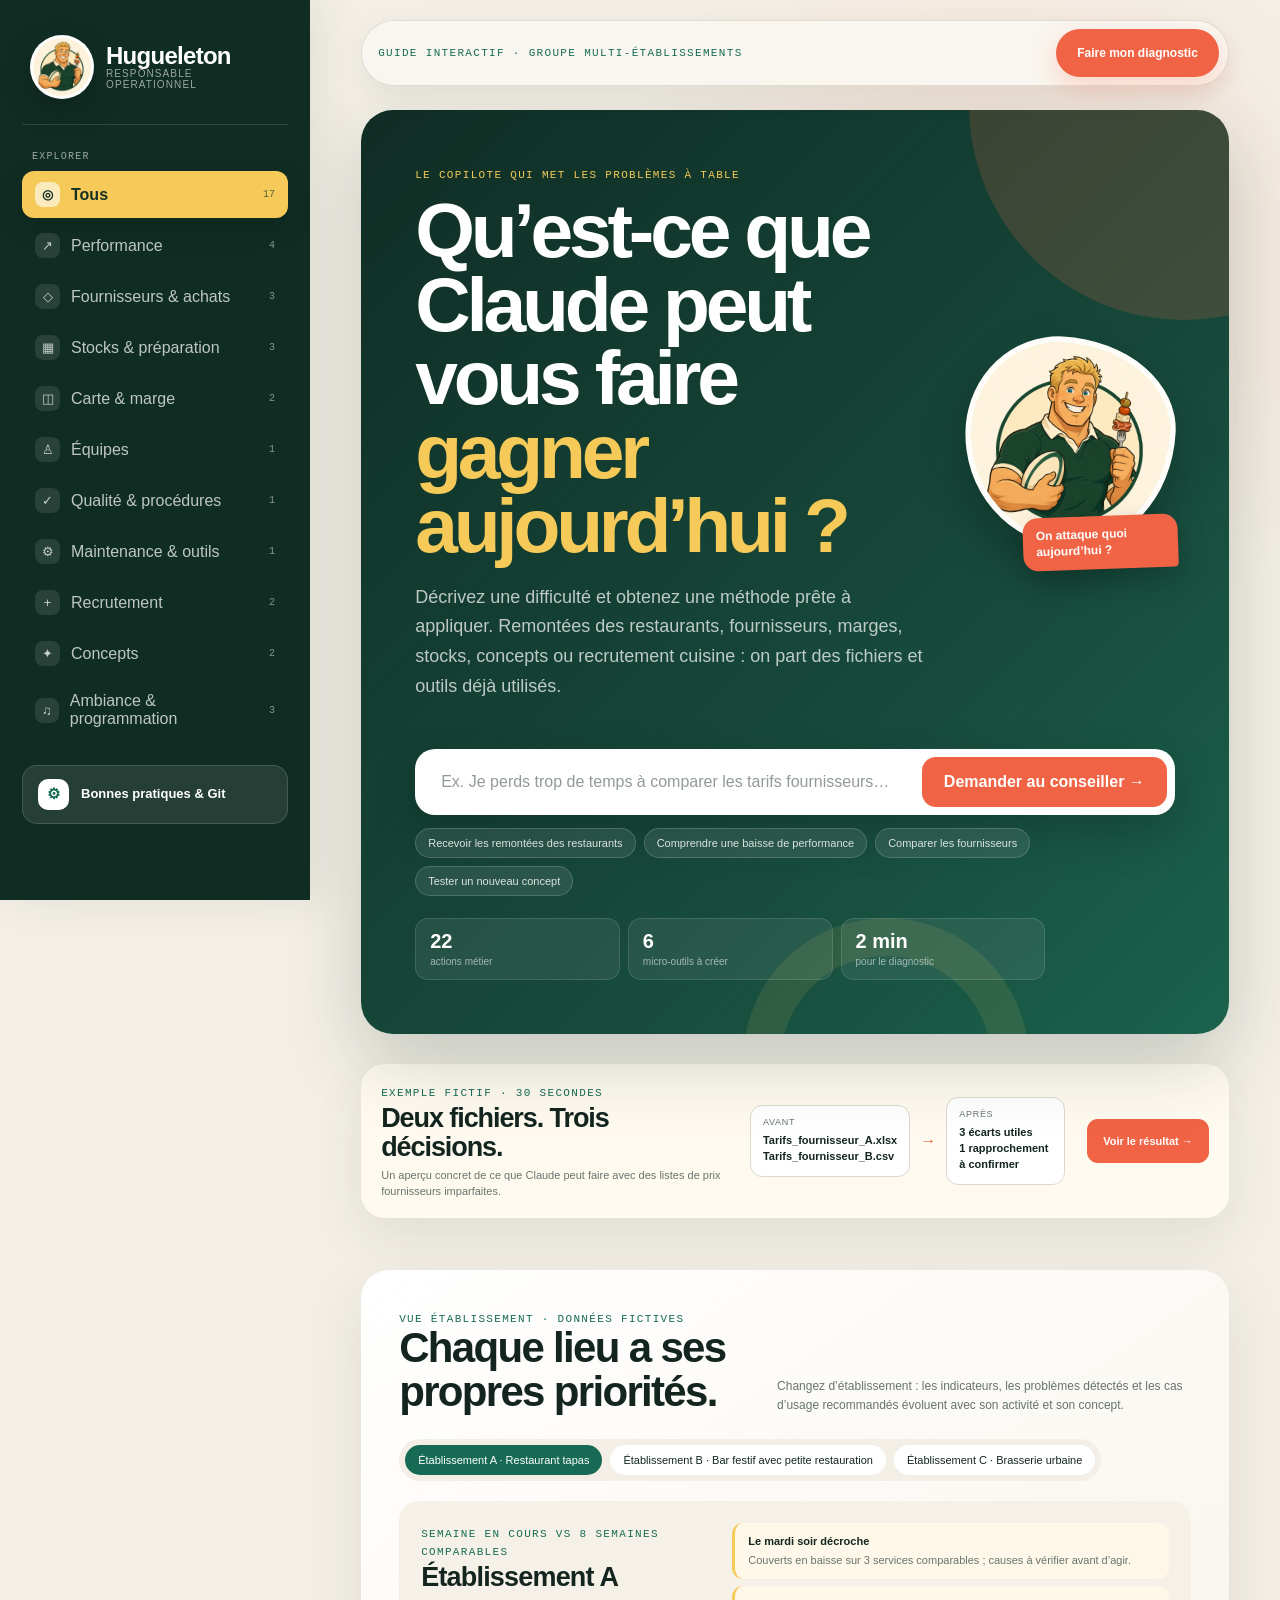
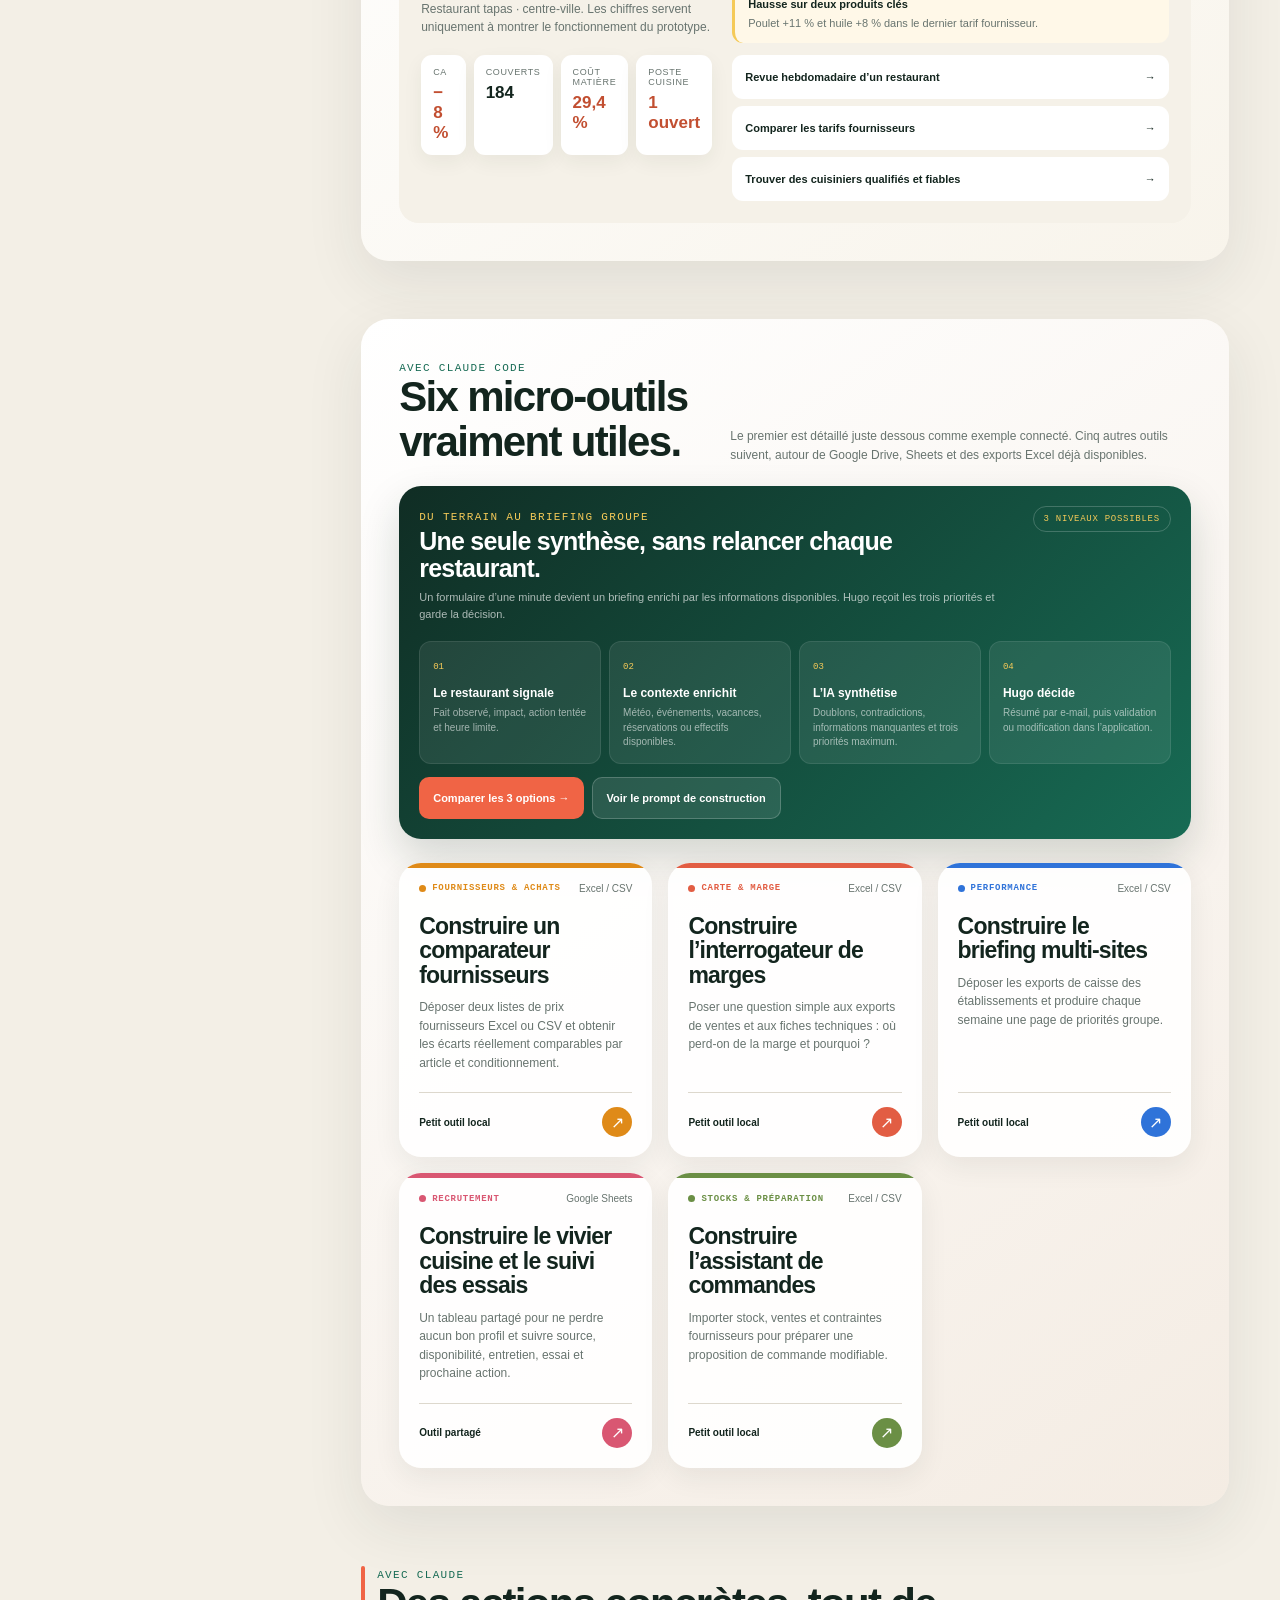
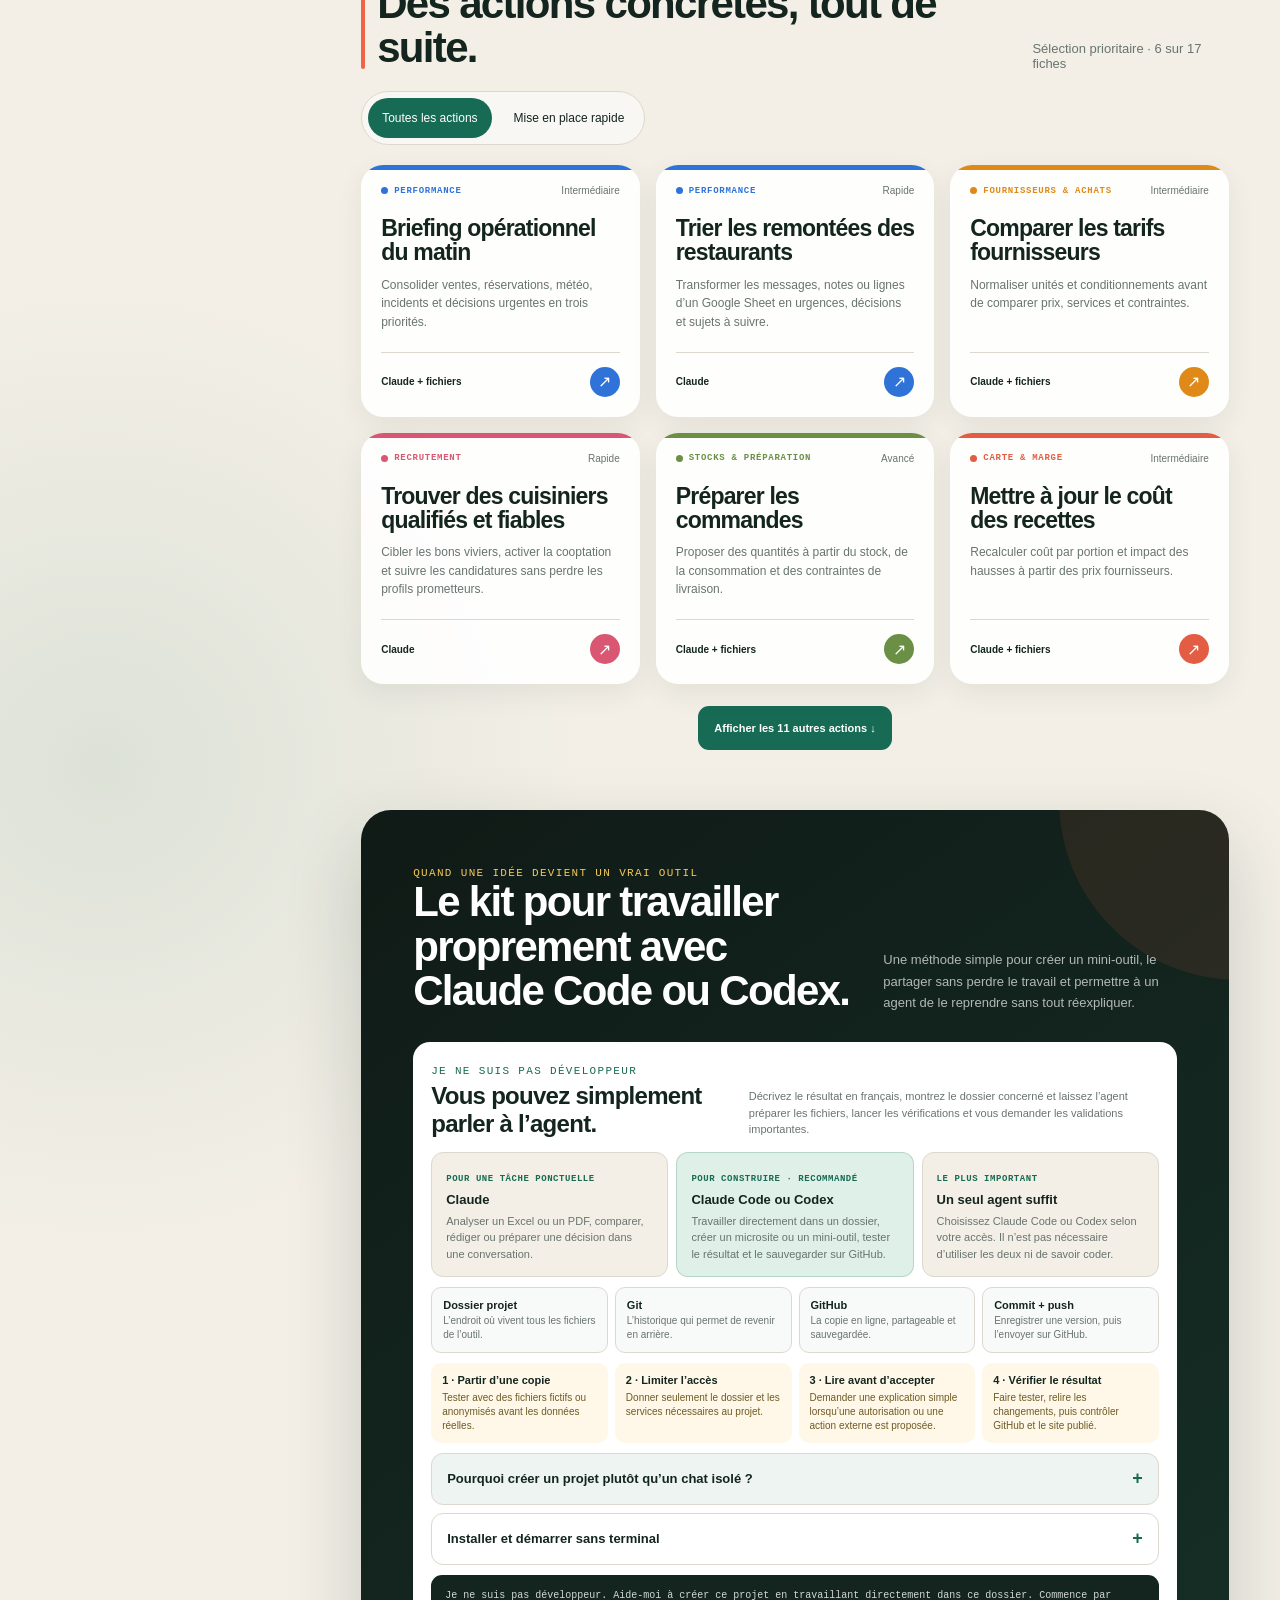
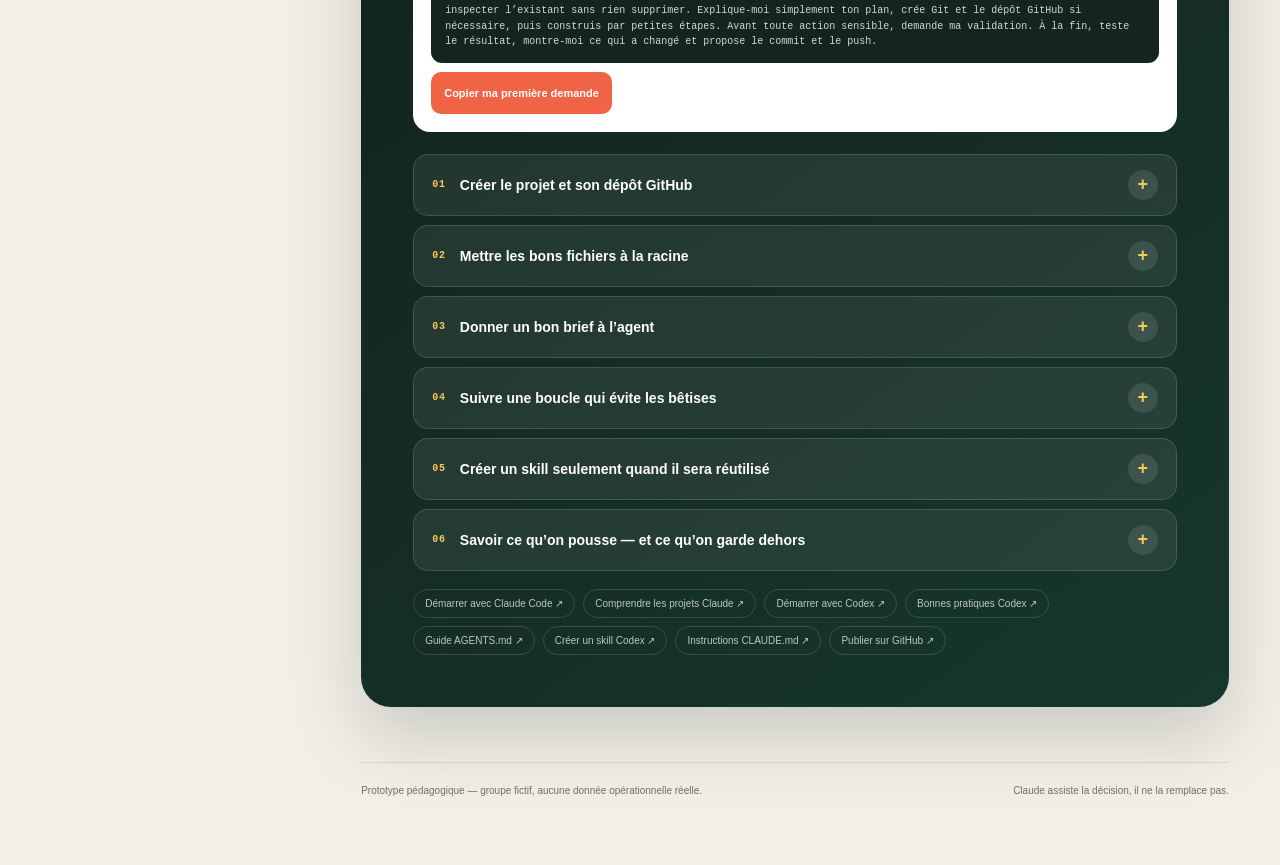
==== commit 097fe27d: "Add terrain briefing options Show three realistic levels for turning restaurant reports into an enri" ====
--- a/index.html
+++ b/index.html
@@ -166,7 +166,11 @@
     .flow-step small { color: var(--yellow); font: 500 9px "SFMono-Regular", Consolas, monospace; }
     .flow-step b { display: block; margin: 13px 0 6px; font-size: 12px; }
     .flow-step span { display: block; color: rgba(255,255,255,.58); font-size: 10px; line-height: 1.45; }
-    .flow-action { margin-top: 13px; border: 0; border-radius: 10px; padding: 11px 14px; background: var(--orange); color: white; cursor: pointer; font-size: 11px; font-weight: 700; }
+    .flow-actions { display: flex; flex-wrap: wrap; align-items: center; gap: 8px; margin-top: 13px; }
+    .flow-action { border: 0; border-radius: 10px; min-height: 42px; padding: 11px 14px; background: var(--orange); color: white; cursor: pointer; font-size: 11px; font-weight: 700; text-decoration: none; display: inline-flex; align-items: center; }
+    .flow-action.secondary { background: rgba(255,255,255,.1); border: 1px solid rgba(255,255,255,.2); }
+    .flow-action:hover { background: #dc5337; }
+    .flow-action.secondary:hover { background: rgba(255,255,255,.18); }
     .venue-list { display: flex; flex-wrap: wrap; gap: 8px; margin-top: 24px; }
     .venue-button { border: 1px solid var(--line); background: var(--white); border-radius: 999px; padding: 9px 13px; cursor: pointer; font-size: 11px; }
     .venue-button:hover, .venue-button.active { color: white; background: var(--green); border-color: var(--green); }
@@ -266,31 +270,43 @@
     .practice-links a { color: rgba(255,255,255,.72); border: 1px solid rgba(255,255,255,.14); border-radius: 999px; padding: 8px 11px; text-decoration: none; font-size: 10px; }
     .practice-links a:hover { color: white; border-color: rgba(255,255,255,.35); }
 
-    dialog { width: min(780px, calc(100vw - 24px)); max-height: calc(100vh - 24px); border: 0; border-radius: 24px; padding: 0; color: var(--ink); background: var(--white); box-shadow: 0 35px 100px rgba(0,0,0,.28); }
+    dialog { width: min(860px, calc(100vw - 24px)); max-height: calc(100vh - 24px); border: 0; border-radius: 24px; padding: 0; color: var(--ink); background: var(--white); box-shadow: 0 35px 100px rgba(0,0,0,.28); }
     dialog::backdrop { background: rgba(14, 24, 20, .65); backdrop-filter: blur(7px); }
-    .modal-head { padding: 28px 32px 22px; border-bottom: 1px solid var(--line); display: flex; gap: 24px; justify-content: space-between; }
-    .modal-head h2 { margin-top: 8px; }
-    .close { border: 1px solid var(--line); background: transparent; width: 44px; height: 44px; border-radius: 50%; cursor: pointer; flex: none; }
-    .modal-body { padding: 28px 32px 34px; overflow: auto; }
+    #detailDialog[open] { display: grid; grid-template-rows: auto minmax(0,1fr); --dialog-accent: var(--green); }
+    .modal-head { padding: 25px 30px 22px; border-bottom: 1px solid rgba(255,255,255,.1); display: flex; gap: 24px; justify-content: space-between; background: linear-gradient(125deg, #102d24, color-mix(in srgb, var(--dialog-accent) 62%, #102d24)); color: white; }
+    .modal-head .eyebrow { color: var(--yellow); }
+    .modal-head h2 { margin-top: 8px; color: white; max-width: 680px; }
+    .close { border: 1px solid rgba(255,255,255,.24); background: rgba(255,255,255,.08); color: white; width: 44px; height: 44px; border-radius: 50%; cursor: pointer; flex: none; transition: background .2s, transform .2s; }
+    .close:hover { background: rgba(255,255,255,.18); transform: rotate(4deg); }
+    .modal-body { padding: 24px 30px 32px; overflow: auto; background: #faf8f3; }
     .modal-summary { font-size: 15px; line-height: 1.65; color: var(--muted); margin-top: 0; }
-    .facts { display: grid; grid-template-columns: repeat(3,1fr); gap: 10px; margin: 25px 0; }
-    .fact { background: var(--paper); padding: 15px; border-radius: 12px; }
+    .facts { display: flex; flex-wrap: wrap; gap: 8px; margin: 18px 0 22px; }
+    .fact { display: flex; align-items: center; gap: 8px; background: white; padding: 9px 12px; border: 1px solid var(--line); border-radius: 999px; }
     .fact small { display: block; color: var(--muted); font-size: 9px; text-transform: uppercase; letter-spacing: .1em; }
-    .fact b { display: block; margin-top: 7px; font-size: 12px; }
+    .fact b { display: block; font-size: 11px; }
     .modal-body h3 { font: 800 22px/1.08 "Avenir Next", "Segoe UI", sans-serif; letter-spacing: -.025em; margin: 28px 0 12px; }
     .modal-body ol { padding-left: 20px; color: var(--muted); line-height: 1.7; font-size: 13px; }
     .source-kit { display: grid; grid-template-columns: 1fr 1fr; gap: 10px; }
     .source-box { border: 1px solid var(--line); border-radius: 14px; padding: 17px; background: #f8f5ed; }
     .source-box strong { display: block; margin-bottom: 10px; color: var(--green); font-size: 12px; }
     .source-box ul { margin: 0; padding-left: 17px; color: var(--muted); font-size: 11px; line-height: 1.65; }
-    .specific-need { border: 1px solid rgba(24,92,75,.25); background: var(--white); border-radius: 14px; padding: 18px; margin-bottom: 10px; }
+    .case-flow { display: grid; grid-template-columns: repeat(3,1fr); gap: 8px; margin: 0 0 24px; }
+    .case-step { min-height: 74px; padding: 13px; border-radius: 14px; background: color-mix(in srgb, var(--dialog-accent) 8%, white); border: 1px solid color-mix(in srgb, var(--dialog-accent) 20%, white); color: var(--muted); font-size: 11px; line-height: 1.45; }
+    .case-step b { display: block; margin-bottom: 5px; color: var(--dialog-accent); font-size: 11px; }
+    .specific-need { border: 0; background: transparent; margin-bottom: 18px; }
     .specific-need strong { color: var(--green); font-size: 13px; }
-    .need-grid { display: grid; grid-template-columns: .8fr 1.2fr; gap: 14px; margin-top: 12px; }
-    .need-grid div { font-size: 11px; line-height: 1.55; color: var(--muted); }
-    .need-grid small { display: block; color: var(--ink); font-weight: 700; text-transform: uppercase; letter-spacing: .08em; margin-bottom: 4px; }
+    .need-grid { display: grid; grid-template-columns: .8fr 1.2fr; gap: 10px; margin-top: 12px; }
+    .need-grid div { padding: 17px; border: 1px solid var(--line); border-radius: 15px; background: white; font-size: 12px; line-height: 1.55; color: var(--muted); }
+    .need-grid small { display: flex; align-items: center; gap: 7px; color: var(--ink); font-weight: 800; text-transform: uppercase; letter-spacing: .08em; margin-bottom: 8px; }
+    .need-grid small::before { content: ""; width: 8px; height: 8px; border-radius: 50%; background: var(--dialog-accent); }
     .format-note { margin-top: 10px; padding: 12px 14px; border-radius: 10px; background: var(--green-2); color: var(--green); font-size: 11px; line-height: 1.55; }
-    .prompt { background: var(--ink); color: rgba(255,255,255,.8); border-radius: 14px; padding: 18px; font: 400 11px/1.65 "SFMono-Regular", Consolas, monospace; white-space: pre-wrap; }
-    .copy { margin-top: 10px; border: 0; background: var(--orange); color: white; border-radius: 10px; padding: 11px 16px; cursor: pointer; font-weight: 700; }
+    .prompt-shell { overflow: hidden; border-radius: 17px; background: var(--ink); box-shadow: 0 18px 42px rgba(19,37,30,.15); }
+    .prompt-toolbar { min-height: 58px; padding: 9px 10px 9px 17px; display: flex; align-items: center; justify-content: space-between; gap: 12px; border-bottom: 1px solid rgba(255,255,255,.1); }
+    .prompt-label { color: white; font-size: 12px; font-weight: 800; }
+    .prompt-label small { display: block; margin-top: 3px; color: rgba(255,255,255,.48); font-size: 9px; font-weight: 500; }
+    .prompt { max-height: 330px; overflow: auto; color: rgba(255,255,255,.78); padding: 18px; font: 400 11px/1.65 "SFMono-Regular", Consolas, monospace; white-space: pre-wrap; }
+    .copy { flex: none; border: 0; background: var(--orange); color: white; border-radius: 11px; min-height: 40px; padding: 10px 14px; cursor: pointer; font-weight: 800; transition: transform .2s, background .2s; }
+    .copy:hover { background: #dc5337; transform: translateY(-1px); }
     .guardrail { padding: 15px 18px; background: #fff4d5; border-left: 3px solid var(--yellow); border-radius: 0 10px 10px 0; font-size: 12px; line-height: 1.55; }
     .intake-dialog { width: min(720px, calc(100vw - 24px)); }
     .intake-intro { padding: 28px 32px 0; }
@@ -384,7 +400,8 @@
       .flow-step small { font-size: 10px; }
       .flow-step b { margin: 9px 0 6px; font-size: 15px; }
       .flow-step span { font-size: 13px; line-height: 1.5; }
-      .flow-action { width: 100%; min-height: 48px; font-size: 14px; }
+      .flow-actions { display: grid; }
+      .flow-action { width: 100%; min-height: 48px; justify-content: center; font-size: 14px; }
       .proof-flow { grid-template-columns: 1fr; }
       .proof-arrow { transform: rotate(90deg); justify-self: center; }
       .proof-action { width: 100%; }
@@ -432,15 +449,23 @@
       .practice-grid { grid-template-columns: 1fr; }
       .tech-code, .file-tree { font-size: 11px; }
       .practice-links a { font-size: 12px; }
+      #detailDialog { width: calc(100vw - 12px); max-height: calc(100dvh - 12px); border-radius: 20px; }
       .modal-head, .modal-body { padding-left: 18px; padding-right: 18px; }
       .modal-head { padding-top: 20px; padding-bottom: 18px; }
       .modal-head h2 { font-size: 28px; line-height: 1.05; }
       .modal-summary { font-size: 16px; line-height: 1.55; }
-      .fact small { font-size: 10px; }
-      .fact b { font-size: 14px; }
+      .facts { gap: 6px; }
+      .fact { padding: 8px 10px; }
+      .fact small { font-size: 9px; }
+      .fact b { font-size: 12px; }
+      .case-flow { grid-template-columns: 1fr; gap: 6px; }
+      .case-step { min-height: 0; display: grid; grid-template-columns: 74px 1fr; align-items: center; padding: 10px 12px; font-size: 13px; }
+      .case-step b { margin: 0; }
+      .need-grid { grid-template-columns: 1fr; }
       .need-grid div { font-size: 14px; }
-      .prompt { padding: 16px; font-size: 12.5px; line-height: 1.6; overflow-wrap: anywhere; }
-      .copy { min-height: 46px; font-size: 13px; }
+      .prompt-toolbar { align-items: stretch; flex-direction: column; padding: 13px; }
+      .copy { width: 100%; min-height: 46px; font-size: 13px; }
+      .prompt { max-height: 300px; padding: 16px; font-size: 12.5px; line-height: 1.6; overflow-wrap: anywhere; }
       .guardrail { font-size: 14px; }
       .intake-intro { padding: 22px 18px 0; }
       .intake-intro p { font-size: 15px; }
@@ -635,14 +660,14 @@
       <section class="venue-panel" id="tools">
         <div class="venue-panel-head"><div><span class="eyebrow">Avec Claude Code</span><h2>Six micro-outils vraiment utiles.</h2></div><p>Le premier est détaillé juste dessous comme exemple connecté. Cinq autres outils suivent, autour de Google Drive, Sheets et des exports Excel déjà disponibles.</p></div>
         <div class="connected-flow">
-          <div class="connected-flow-head"><div><span class="eyebrow" style="color:var(--yellow)">Le circuit connecté le plus simple</span><h3>Une boîte de réception pour tous les restaurants.</h3><p>Chaque manager remplit un formulaire mobile d’une minute. Les réponses alimentent un Google Sheet et Hugo reçoit un digest priorisé, sans déployer de nouveau logiciel métier.</p></div><span class="connected-badge">Google Workspace · sans API métier</span></div>
+          <div class="connected-flow-head"><div><span class="eyebrow" style="color:var(--yellow)">Du terrain au briefing groupe</span><h3>Une seule synthèse, sans relancer chaque restaurant.</h3><p>Un formulaire d’une minute devient un briefing enrichi par les informations disponibles. Hugo reçoit les trois priorités et garde la décision.</p></div><span class="connected-badge">3 niveaux possibles</span></div>
           <div class="flow-steps">
-            <div class="flow-step"><small>01</small><b>Le restaurant signale</b><span>Site, sujet, impact, heure limite et photo ou lien facultatif.</span></div>
-            <div class="flow-step"><small>02</small><b>Sheets centralise</b><span>Une ligne datée par remontée dans un tableau Drive partagé.</span></div>
-            <div class="flow-step"><small>03</small><b>Les règles distribuent</b><span>Apps Script applique les priorités et envoie seulement les alertes prévues.</span></div>
-            <div class="flow-step"><small>04</small><b>Hugo décide</b><span>Il reçoit le digest et peut charger le Sheet dans Claude pour le synthétiser.</span></div>
+            <div class="flow-step"><small>01</small><b>Le restaurant signale</b><span>Fait observé, impact, action tentée et heure limite.</span></div>
+            <div class="flow-step"><small>02</small><b>Le contexte enrichit</b><span>Météo, événements, vacances, réservations ou effectifs disponibles.</span></div>
+            <div class="flow-step"><small>03</small><b>L’IA synthétise</b><span>Doublons, contradictions, informations manquantes et trois priorités maximum.</span></div>
+            <div class="flow-step"><small>04</small><b>Hugo décide</b><span>Résumé par e-mail, puis validation ou modification dans l’application.</span></div>
           </div>
-          <button class="flow-action" type="button" id="openFieldInbox">Voir comment le construire →</button>
+          <div class="flow-actions"><a class="flow-action" href="./reception-terrain.html">Comparer les 3 options →</a><button class="flow-action secondary" type="button" id="openFieldInbox">Voir le prompt de construction</button></div>
         </div>
         <div class="usecase-grid" id="codeToolGrid" style="margin-top:24px"></div>
       </section>
@@ -920,7 +945,7 @@
       {c:"Performance",t:"Construire le briefing multi-sites",d:"Déposer les exports de caisse des établissements et produire chaque semaine une page de priorités groupe.",m:"Claude Code",e:"Intermédiaire",v:"Pilotage groupe plus rapide",steps:["Importer les exports par site.","Uniformiser les colonnes.","Comparer chaque lieu à sa propre référence.","Sortir trois décisions maximum."],prompt:"Construis un outil local qui importe les exports Excel hebdomadaires de plusieurs établissements et génère une synthèse groupe : changements, écarts, questions à vérifier et trois décisions maximum avec responsables et échéances.",g:"Ne pas comparer brutalement un restaurant, un pub et un club ; conserver des références adaptées au concept."},
       {c:"Recrutement",t:"Construire le vivier cuisine et le suivi des essais",d:"Un tableau partagé pour ne perdre aucun bon profil et suivre source, disponibilité, entretien, essai et prochaine action.",m:"Claude Code",e:"Intermédiaire",v:"Sourcing mieux suivi",steps:["Définir les quelques champs utiles.","Importer le tableau existant ou partir d’un Google Sheet.","Afficher les relances et essais à venir.","Limiter les données personnelles et leur durée de conservation."],prompt:"Construis un outil simple à partir d'un Google Sheet pour suivre le vivier cuisine : source, poste, disponibilité, compétences vérifiées, statut, essai, prochaine action et responsable. Ajoute une vue des relances en retard. Ne classe ni ne rejette automatiquement les personnes et prévois une suppression à échéance.",g:"L'outil suit des étapes et des preuves professionnelles ; il ne prédit pas la fiabilité d'une personne."},
       {c:"Stocks & préparation",t:"Construire l’assistant de commandes",d:"Importer stock, ventes et contraintes fournisseurs pour préparer une proposition de commande modifiable.",m:"Claude Code",e:"Intermédiaire",v:"Commandes plus rapides",steps:["Importer stock et ventes Excel.","Lire délais et minimums.","Calculer une proposition expliquée.","Valider ou modifier chaque ligne."],prompt:"Construis une application locale qui importe stock, ventes récentes et contraintes fournisseurs depuis Excel. Elle propose une commande par fournisseur, explique chaque quantité et permet de modifier ou refuser chaque ligne avant export.",g:"L'outil ne transmet jamais automatiquement une commande au fournisseur."},
-      {c:"Performance",t:"Construire la boîte de réception des restaurants",d:"Un formulaire mobile relié à Google Sheets pour recevoir incidents, ruptures, besoins et décisions attendues dans un seul flux.",m:"Claude Code",e:"Intermédiaire",v:"Information terrain centralisée",steps:["Limiter le formulaire à une minute de saisie.","Stocker les réponses dans un Google Sheet partagé.","Définir des règles d’urgence et de responsabilité.","Générer un digest Gmail à heure fixe via Apps Script."],prompt:"Construis un dispositif léger avec Google Forms ou une page mobile, Google Sheets et Apps Script. Chaque remontée contient : établissement, catégorie, fait observé, impact, heure limite, action déjà tentée et pièce jointe facultative. Le système crée un digest à heure fixe, signale les données manquantes et n'envoie une alerte immédiate que selon des règles explicites. Fournis le script, le modèle de feuille, les droits d'accès et une procédure d'installation sans API métier.",g:"Ne jamais masquer une urgence de sécurité dans un digest ; conserver le circuit d’appel humain et limiter les accès au Sheet."}
+      {c:"Performance",t:"Construire la boîte de réception des restaurants",d:"Transformer les remontées terrain en une synthèse groupe enrichie, courte et directement arbitrable.",m:"Claude Code",e:"Intermédiaire",v:"Information terrain centralisée",steps:["Limiter le formulaire à une minute de saisie.","Conserver les faits terrain dans un Google Sheet partagé.","Rapprocher les sources disponibles sans inventer les données manquantes.","Préparer un digest et trois décisions maximum à valider."],prompt:"Construis un dispositif progressif avec Google Forms ou une page mobile, Google Sheets et Apps Script. Chaque remontée contient : établissement, service, fait observé, impact, heure limite, action déjà tentée et pièce jointe facultative. Prévois trois modes activables : synthèse manuelle dans Claude, synthèse semi-automatique déclenchée par un humain, puis enrichissement connecté. Le rapprochement peut utiliser seulement les sources réellement fournies : météo, événements validés, vacances, réservations et effectifs. Pour chaque priorité, cite les sources et leur fraîcheur, distingue fait, hypothèse et donnée manquante, puis propose une action, un responsable et une échéance. Prépare un brouillon d'e-mail et un lien vers le registre des décisions. Une urgence de sécurité reste hors digest et suit le circuit d'appel humain. Fournis le modèle de formulaire, la feuille, les règles, les droits, les états d'erreur et une procédure d'installation simple. N'ajoute aucune API ou transmission externe sans validation.",g:"Ne jamais masquer une urgence de sécurité dans un digest ; conserver le circuit d’appel humain et limiter les accès au Sheet."}
     ];
 
     let selectedCategory = "Tous";
@@ -1179,9 +1204,10 @@
       if (!item) return;
       const specific = caseRequirements[item.t];
       const fullPrompt = promptPackage(item);
+      dialog.style.setProperty("--dialog-accent", cardAccent(item.c));
       document.getElementById("dialogCategory").textContent = item.c;
       document.getElementById("dialogTitle").textContent = item.t;
-      document.getElementById("dialogBody").innerHTML = `<p class="modal-summary">${item.d}</p><div class="facts"><div class="fact"><small>À utiliser avec</small><b>${displayTool(item)}</b></div><div class="fact"><small>Effort</small><b>${item.e}</b></div><div class="fact"><small>Intérêt</small><b>${item.v}</b></div></div><h3>Le minimum pour commencer</h3><div class="specific-need"><div class="need-grid"><div><small>Prérequis</small>${specific[0]}</div><div><small>À charger dans Claude</small>${specific[1]}</div></div></div><h3>Ce que Claude vous aide à obtenir</h3><p class="modal-summary">${item.d} Vous gardez la validation de la décision et pouvez demander à Claude de signaler ce qui lui manque.</p><h3>Prompt prêt à copier</h3><div class="prompt" id="promptText">${fullPrompt}</div><button class="copy" id="copyPrompt">Copier le prompt</button><h3>À garder en tête</h3><div class="guardrail">${item.g}</div>`;
+      document.getElementById("dialogBody").innerHTML = `<p class="modal-summary">${item.d}</p><div class="facts"><div class="fact"><small>Outil</small><b>${displayTool(item)}</b></div><div class="fact"><small>Mise en place</small><b>${item.e}</b></div><div class="fact"><small>Gain visé</small><b>${item.v}</b></div></div><div class="case-flow" aria-label="Mode d'emploi"><div class="case-step"><b>01 · Préparer</b>Réunissez les éléments indiqués ci-dessous.</div><div class="case-step"><b>02 · Copier</b>Copiez le prompt puis joignez vos fichiers.</div><div class="case-step"><b>03 · Compléter</b>Remplacez les champs entre crochets et lancez.</div></div><h3>Ce qu’il vous faut</h3><div class="specific-need"><div class="need-grid"><div><small>Avant de commencer</small>${specific[0]}</div><div><small>Documents utiles</small>${specific[1]}<div class="format-note">Période conseillée : ${specific[2]}</div></div></div></div><div class="prompt-shell"><div class="prompt-toolbar"><div class="prompt-label">Prompt prêt à l’emploi<small>À coller dans Claude ou dans votre projet</small></div><button class="copy" id="copyPrompt">Copier le prompt</button></div><div class="prompt" id="promptText">${fullPrompt}</div></div>`;
       document.getElementById("copyPrompt").addEventListener("click", async event => {
         try { await navigator.clipboard.writeText(fullPrompt); event.target.textContent = "Prompt copié ✓"; }
         catch { event.target.textContent = "Sélectionnez le texte ci-dessus"; }
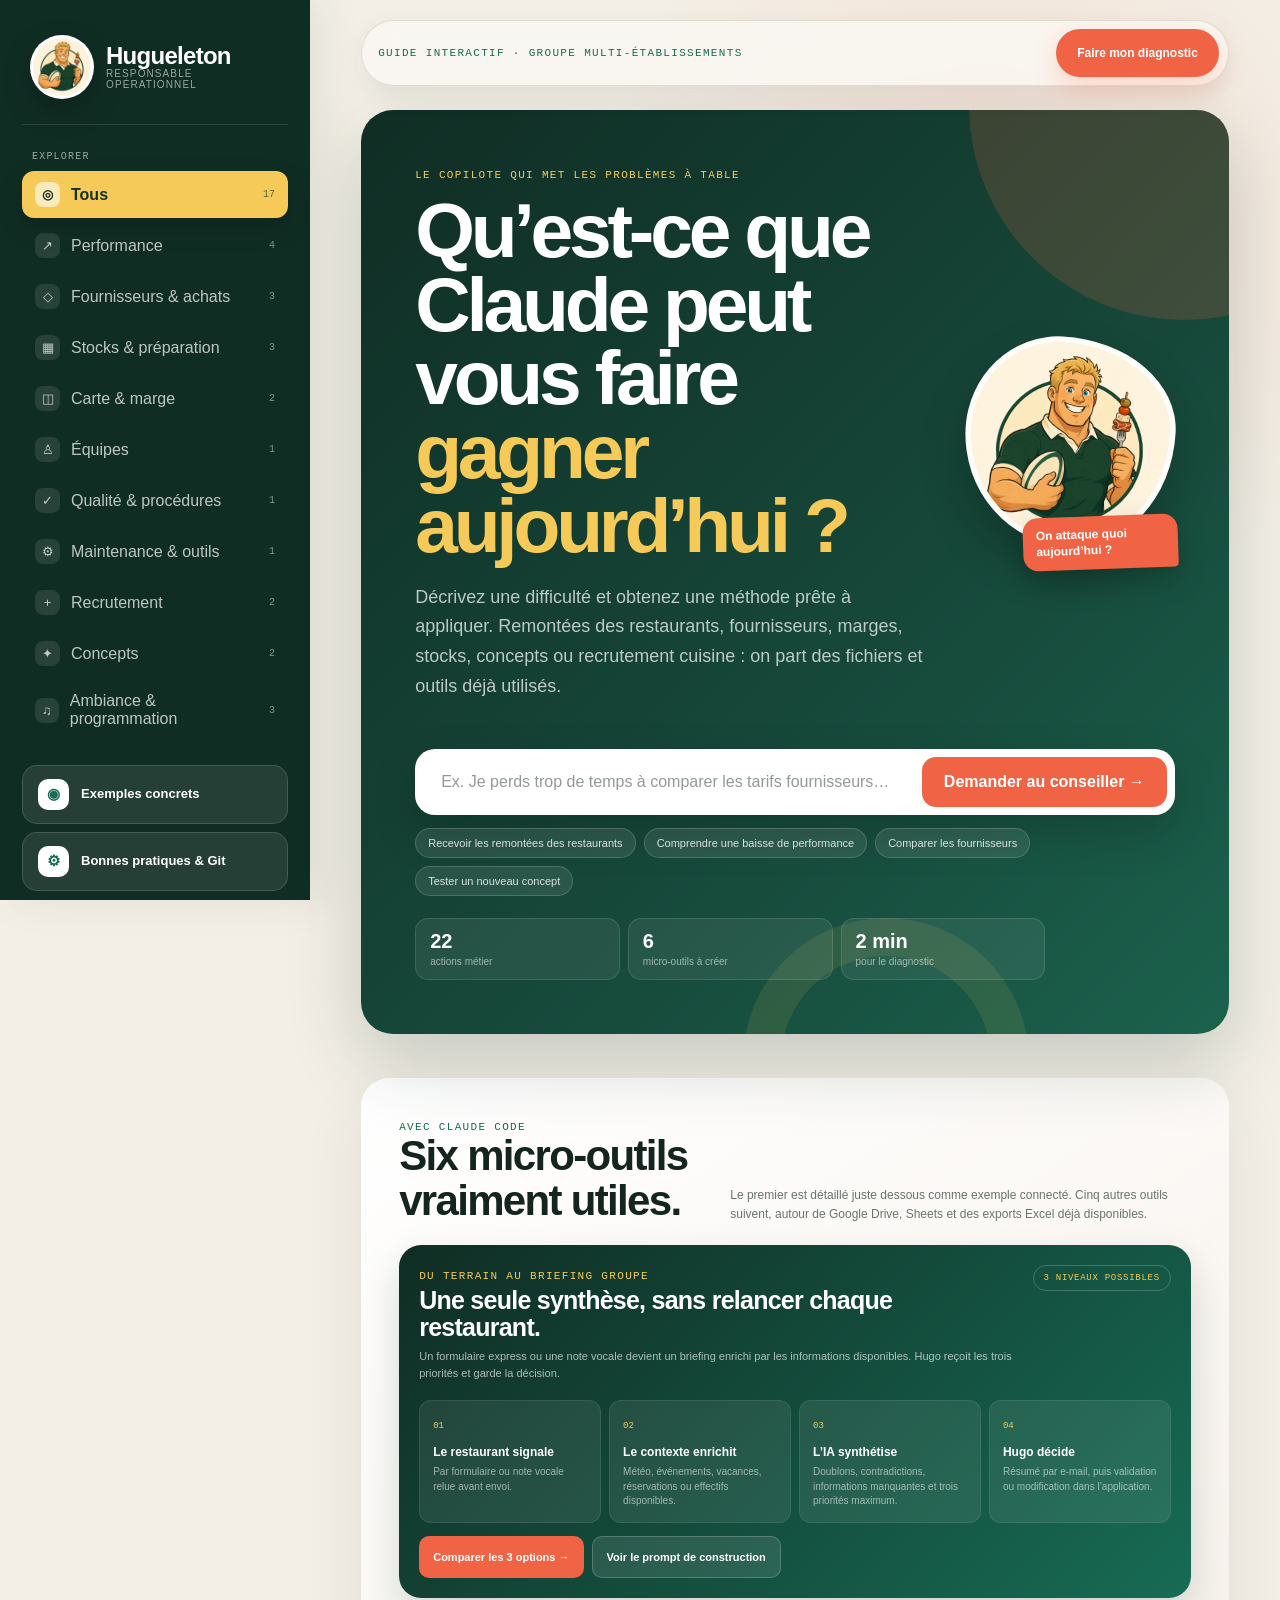
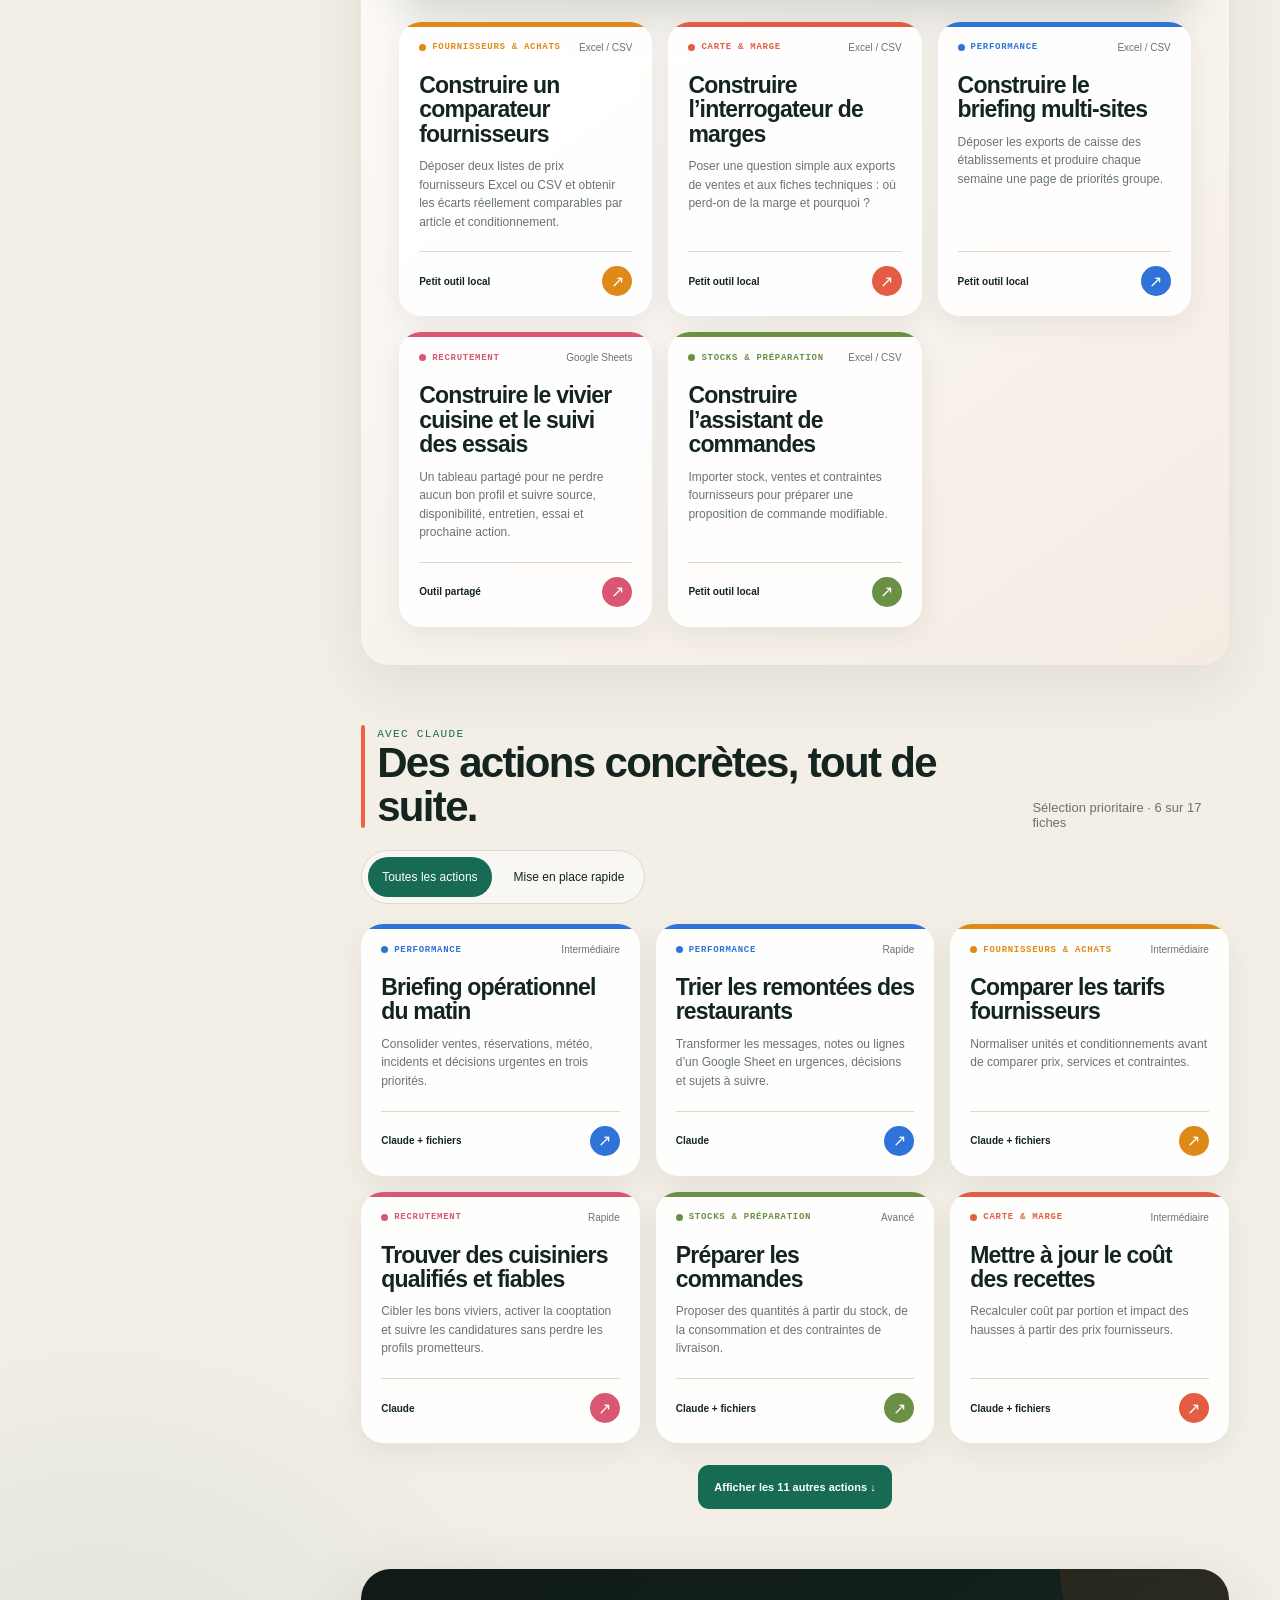
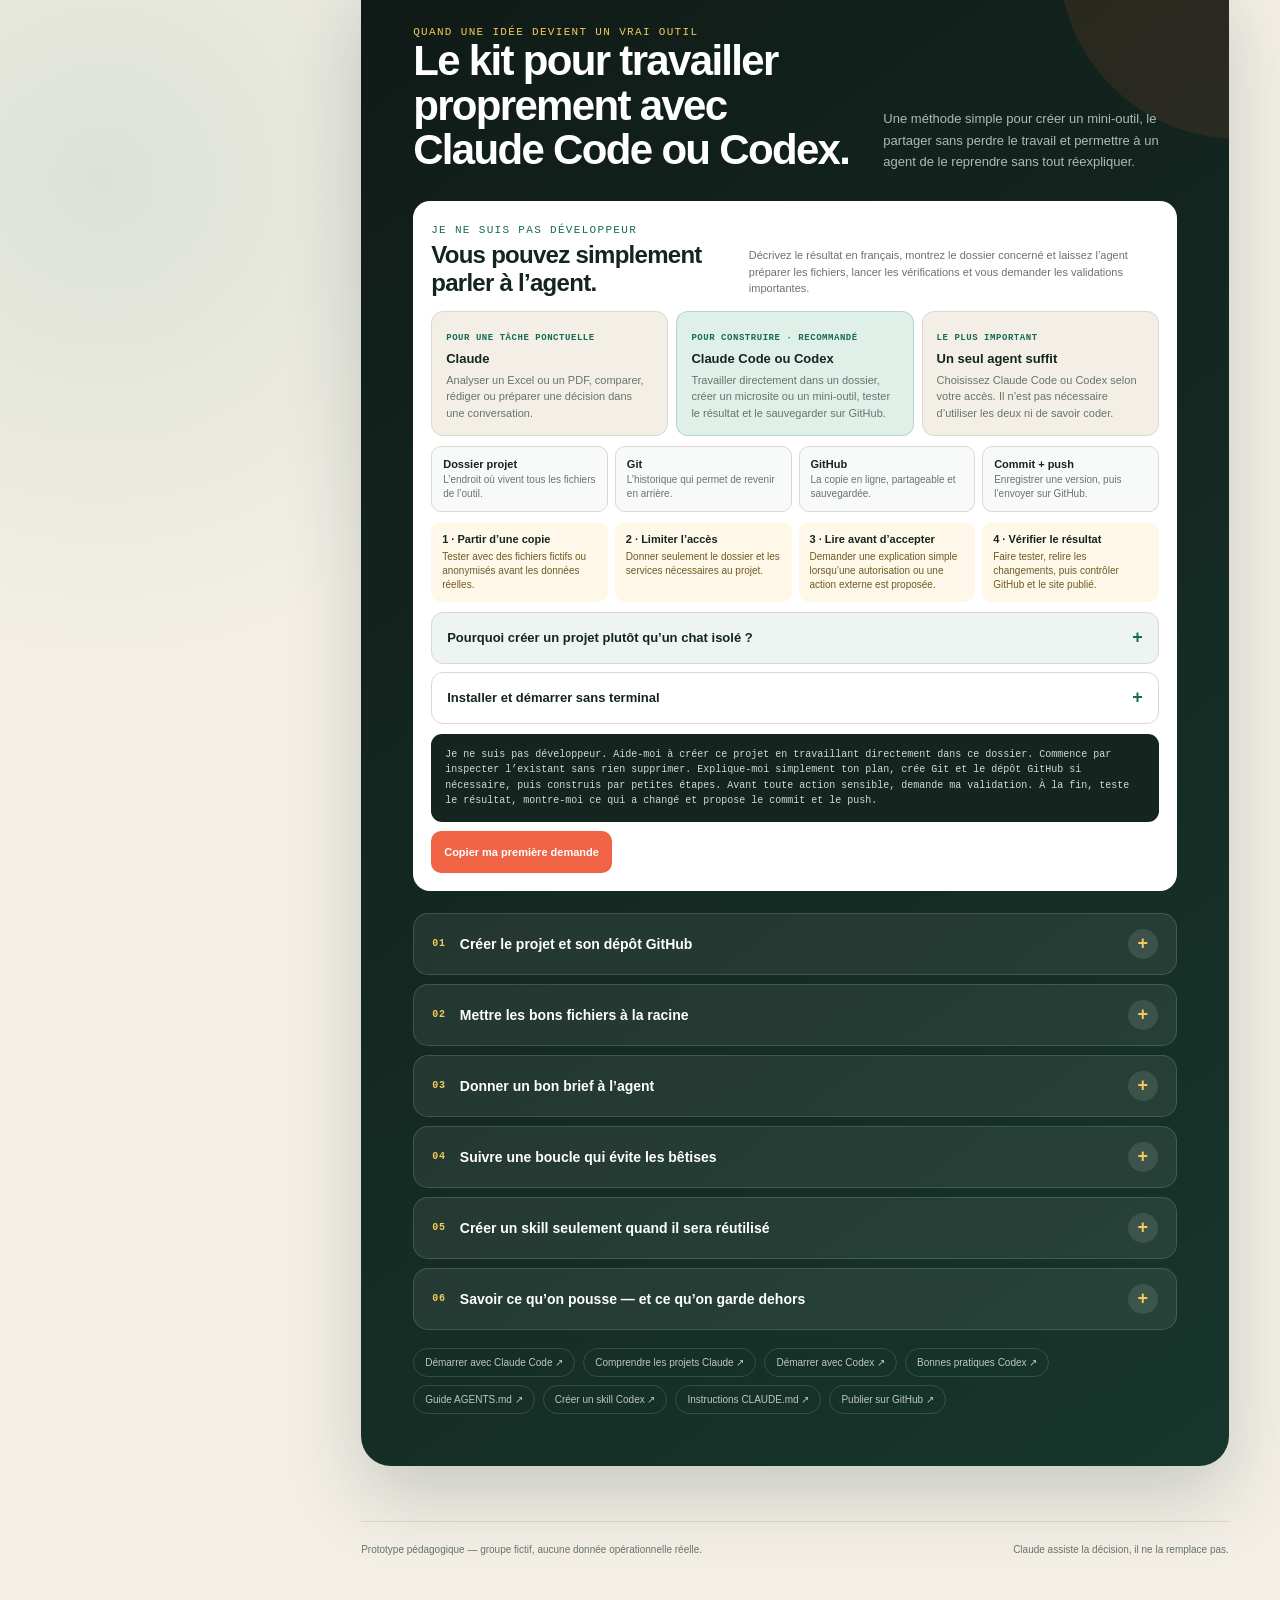
==== commit bedc3532: "Clarify operational guide pathways Keep the main guide focused by moving demonstrations to a dedicat" ====
--- a/index.html
+++ b/index.html
@@ -71,7 +71,8 @@
     .nav-button.active { color: var(--green); font-weight: 700; }
     .nav-icon { width: 25px; height: 25px; display: grid; place-items: center; border-radius: 8px; background: var(--paper-2); font-size: 13px; }
     .nav-count { margin-left: auto; font: 500 10px "SFMono-Regular", Consolas, monospace; color: var(--muted); }
-    .tech-nav-link { margin-top: 26px; min-height: 58px; padding: 13px 15px; border: 1px solid rgba(18,107,85,.2); border-radius: 15px; background: var(--green-2); color: var(--green); display: flex; align-items: center; gap: 12px; text-decoration: none; font-size: 13px; line-height: 1.25; font-weight: 800; box-shadow: 0 8px 22px rgba(18,43,34,.06); }
+    .side-links { display: grid; gap: 8px; margin-top: 26px; }
+    .tech-nav-link { min-height: 58px; padding: 13px 15px; border: 1px solid rgba(18,107,85,.2); border-radius: 15px; background: var(--green-2); color: var(--green); display: flex; align-items: center; gap: 12px; text-decoration: none; font-size: 13px; line-height: 1.25; font-weight: 800; box-shadow: 0 8px 22px rgba(18,43,34,.06); }
     .tech-nav-link span { width: 31px; height: 31px; flex: none; display: grid; place-items: center; border-radius: 10px; background: var(--white); font-size: 15px; }
     .tech-nav-link:hover { background: #d1ecdf; border-color: rgba(18,107,85,.35); transform: translateY(-1px); }
 
@@ -101,27 +102,6 @@
     .answer.visible { display: block; animation: rise .35s ease both; }
     .answer strong { color: var(--green); }
     .answer-actions { display: flex; flex-wrap: wrap; gap: 8px; margin-top: 12px; }
-
-    .proof-strip {
-      max-width: 1080px; margin: -8px auto 44px; padding: 18px 20px; border: 1px solid var(--line);
-      border-radius: 20px; background: rgba(255,255,255,.9); box-shadow: var(--shadow);
-      display: grid; grid-template-columns: 1.1fr 1fr auto; align-items: center; gap: 22px;
-    }
-    .proof-strip h2 { margin: 4px 0 5px; font-size: 27px; }
-    .proof-strip p { margin: 0; color: var(--muted); font-size: 11px; line-height: 1.5; }
-    .proof-flow { display: grid; grid-template-columns: 1fr auto 1fr; align-items: center; gap: 10px; }
-    .proof-box { min-height: 66px; padding: 11px 12px; border-radius: 12px; background: var(--paper); border: 1px solid var(--line); }
-    .proof-box small { display: block; color: var(--muted); font-size: 9px; text-transform: uppercase; letter-spacing: .08em; margin-bottom: 6px; }
-    .proof-box b { display: block; font-size: 11px; line-height: 1.45; }
-    .proof-arrow { color: var(--orange); font-weight: 800; }
-    .proof-action, .catalogue-more button, .demo-case-link { border: 0; border-radius: 11px; min-height: 44px; padding: 11px 16px; background: var(--orange); color: white; cursor: pointer; font-weight: 700; font-size: 11px; }
-    .proof-action:hover, .catalogue-more button:hover, .demo-case-link:hover { background: #cf562a; }
-    .demo-result { display: grid; gap: 8px; margin-top: 14px; }
-    .demo-result-row { display: grid; grid-template-columns: 1.3fr .65fr .65fr 1fr; gap: 10px; align-items: center; padding: 12px 14px; border-radius: 11px; background: var(--paper); font-size: 11px; }
-    .demo-result-row small { color: var(--muted); }
-    .demo-result-row strong { color: var(--green); }
-    .demo-files { display: flex; flex-wrap: wrap; gap: 7px; margin: 12px 0 20px; }
-    .demo-file { border: 1px solid var(--line); border-radius: 999px; padding: 7px 10px; background: var(--white); font: 500 10px "SFMono-Regular", Consolas, monospace; }
 
     .workspace { max-width: 1080px; margin: auto; }
     .section-head { display: flex; align-items: end; justify-content: space-between; gap: 20px; margin: 42px 0 20px; }
@@ -133,7 +113,7 @@
     .mobile-category-filter { display: none; }
     .catalogue-more { display: flex; justify-content: center; margin: 22px 0 4px; }
     .catalogue-more[hidden] { display: none; }
-    .catalogue-more button { background: var(--green); }
+    .catalogue-more button { border: 0; border-radius: 11px; min-height: 44px; padding: 11px 16px; background: var(--green); color: white; cursor: pointer; font-weight: 700; font-size: 11px; }
     .catalogue-more button:hover { background: #104b3c; }
 
     .usecase-grid { display: grid; grid-template-columns: repeat(3, minmax(0,1fr)); gap: 14px; }
@@ -171,25 +151,6 @@
     .flow-action.secondary { background: rgba(255,255,255,.1); border: 1px solid rgba(255,255,255,.2); }
     .flow-action:hover { background: #dc5337; }
     .flow-action.secondary:hover { background: rgba(255,255,255,.18); }
-    .venue-list { display: flex; flex-wrap: wrap; gap: 8px; margin-top: 24px; }
-    .venue-button { border: 1px solid var(--line); background: var(--white); border-radius: 999px; padding: 9px 13px; cursor: pointer; font-size: 11px; }
-    .venue-button:hover, .venue-button.active { color: white; background: var(--green); border-color: var(--green); }
-    .venue-focus { margin-top: 20px; display: grid; grid-template-columns: .8fr 1.2fr; gap: 20px; padding: 22px; background: var(--paper); border-radius: 16px; }
-    .venue-focus h3 { font: 800 27px/1.08 "Avenir Next", "Segoe UI", sans-serif; letter-spacing: -.03em; margin: 4px 0 8px; }
-    .venue-focus p { color: var(--muted); font-size: 12px; line-height: 1.55; margin: 0; }
-    .venue-kpis { display: grid; grid-template-columns: repeat(4,1fr); gap: 8px; margin-top: 18px; }
-    .venue-kpi { padding: 12px; border: 1px solid var(--line); border-radius: 11px; background: var(--white); }
-    .venue-kpi small { display: block; color: var(--muted); font-size: 9px; text-transform: uppercase; letter-spacing: .07em; }
-    .venue-kpi strong { display: block; margin-top: 6px; font-size: 17px; }
-    .venue-kpi strong.good { color: var(--green); }
-    .venue-kpi strong.watch { color: #c24f31; }
-    .venue-issues { display: grid; gap: 7px; margin-bottom: 12px; }
-    .venue-issue { padding: 11px 13px; border-radius: 11px; background: #fff8e8; border-left: 3px solid var(--yellow); font-size: 11px; line-height: 1.45; }
-    .venue-issue b { display: block; color: var(--ink); margin-bottom: 3px; }
-    .venue-issue span { color: var(--muted); }
-    .venue-recos { display: grid; gap: 7px; }
-    .venue-reco { border: 0; background: var(--white); border-radius: 11px; min-height: 44px; padding: 10px 13px; cursor: pointer; display: flex; justify-content: space-between; align-items: center; text-align: left; font-size: 11px; font-weight: 700; }
-    .venue-reco:hover { color: var(--green); box-shadow: 0 8px 20px rgba(33,44,38,.08); }
     .mission { max-width: 1080px; margin: 42px auto 58px; background: var(--green); color: white; border-radius: 26px; padding: clamp(26px,5vw,52px); }
     .mission-head { display: flex; justify-content: space-between; align-items: end; gap: 24px; }
     .mission-head p { color: rgba(255,255,255,.68); max-width: 550px; font-size: 12px; line-height: 1.6; margin: 0; }
@@ -341,13 +302,12 @@
       .app { grid-template-columns: 1fr; }
       .sidebar { height: auto; position: static; border-right: 0; border-bottom: 1px solid var(--line); padding: 18px 20px; }
       .brand { margin: 0; }
-      .nav-label, .nav-list, .tech-nav-link { display: none; }
+      .nav-label, .nav-list, .side-links { display: none; }
       .mobile-category-filter { display: flex; align-items: center; gap: 10px; margin: -8px 0 16px; }
       .mobile-category-filter label { color: var(--muted); font-size: 11px; font-weight: 700; }
       .mobile-category-filter select { min-height: 44px; max-width: 330px; border: 1px solid var(--line); border-radius: 11px; background: var(--white); color: var(--ink); padding: 9px 36px 9px 12px; font: inherit; font-size: 12px; }
       main { padding-top: 22px; }
       .topbar { margin-bottom: 36px; }
-      .proof-strip { grid-template-columns: 1fr; }
       .usecase-grid { grid-template-columns: repeat(2,minmax(0,1fr)); }
       .technical-head { grid-template-columns: 1fr; }
     }
@@ -371,15 +331,8 @@
       .suggestions { display: grid; grid-template-columns: 1fr 1fr; gap: 8px; }
       .chip { min-height: 52px; padding: 10px 12px; border-radius: 14px; font-size: 13px; line-height: 1.25; text-align: left; }
       .answer { font-size: 14px; }
-      .proof-strip { margin: 0 auto 32px; padding: 18px; gap: 16px; }
-      .proof-strip h2 { font-size: 29px; }
-      .proof-strip p { font-size: 14px; }
-      .proof-box { min-height: 76px; padding: 14px; }
-      .proof-box small { font-size: 10px; }
-      .proof-box b { font-size: 13px; }
-      .proof-action, .catalogue-more button, .demo-case-link { min-height: 48px; font-size: 14px; }
-      .usecase-grid, .facts, .source-kit, .need-grid, .venue-focus, .mission-output, .flow-steps { grid-template-columns: 1fr; }
-      .venue-kpis { grid-template-columns: repeat(2,1fr); }
+      .catalogue-more button { min-height: 48px; font-size: 14px; }
+      .usecase-grid, .facts, .source-kit, .need-grid, .mission-output, .flow-steps { grid-template-columns: 1fr; }
       .connected-flow-head { display: block; }
       .connected-badge { display: inline-block; margin-top: 12px; font-size: 10px; }
       .mission-options { grid-template-columns: repeat(2,1fr); }
@@ -387,12 +340,6 @@
       .venue-panel { margin: 30px auto 38px; padding: 18px; border-radius: 20px; }
       .venue-panel-head h2, .section-head h2, .technical-kit h2 { font-size: 32px; line-height: 1.05; }
       .venue-panel-head p { margin-top: 10px; font-size: 14px; }
-      .venue-button { min-height: 46px; padding: 10px 14px; font-size: 13px; }
-      .venue-focus h3 { font-size: 28px; }
-      .venue-focus p, .venue-issue { font-size: 14px; }
-      .venue-kpi small { font-size: 10px; }
-      .venue-kpi strong { font-size: 20px; }
-      .venue-reco { min-height: 48px; font-size: 14px; }
       .connected-flow { padding: 18px; }
       .connected-flow h3 { font-size: 26px; line-height: 1.08; }
       .connected-flow p { font-size: 14px; }
@@ -402,10 +349,6 @@
       .flow-step span { font-size: 13px; line-height: 1.5; }
       .flow-actions { display: grid; }
       .flow-action { width: 100%; min-height: 48px; justify-content: center; font-size: 14px; }
-      .proof-flow { grid-template-columns: 1fr; }
-      .proof-arrow { transform: rotate(90deg); justify-self: center; }
-      .proof-action { width: 100%; }
-      .demo-result-row { grid-template-columns: 1fr 1fr; font-size: 13px; }
       .ask-box { grid-template-columns: 1fr; }
       .mobile-category-filter { display: grid; gap: 6px; }
       .mobile-category-filter label { font-size: 13px; }
@@ -536,8 +479,6 @@
     .hero-stat { padding: 12px 14px; border: 1px solid rgba(255,255,255,.12); border-radius: 13px; background: rgba(255,255,255,.07); }
     .hero-stat strong { display: block; color: white; font-size: 20px; line-height: 1; }
     .hero-stat span { display: block; margin-top: 5px; color: rgba(255,255,255,.58); font-size: 10px; }
-    .proof-strip { margin: -4px auto 52px; border: 0; border-radius: 24px; background: #fffaf0; box-shadow: 0 18px 50px rgba(47,55,48,.09); }
-    .proof-box { background: white; }
     .section-head { position: relative; padding-left: 16px; }
     .section-head::before { content: ""; position: absolute; left: 0; top: 2px; bottom: 2px; width: 4px; border-radius: 999px; background: var(--orange); }
     .filters { padding: 6px; border: 1px solid var(--line); border-radius: 999px; background: rgba(255,255,255,.55); width: max-content; max-width: 100%; }
@@ -552,12 +493,7 @@
     .arrow { background: var(--accent); color: white; transition: transform .2s; }
     .card:hover .arrow { transform: rotate(-12deg) scale(1.06); }
     .venue-panel { border: 0; border-radius: 28px; background: rgba(255,255,255,.88); box-shadow: 0 20px 60px rgba(31,49,40,.09); }
-    #venuePilot { background: linear-gradient(145deg,#fff 0%,#f8f4eb 100%); }
     #tools { background: linear-gradient(145deg,#fff 0%,#f4ece3 100%); }
-    .venue-list { padding: 6px; border-radius: 999px; background: var(--paper); width: max-content; max-width: 100%; }
-    .venue-button { border: 0; }
-    .venue-focus { border-radius: 20px; background: #f5f1e8; }
-    .venue-kpi { border: 0; box-shadow: 0 7px 20px rgba(31,49,40,.06); }
     .connected-flow { border-radius: 22px; background: linear-gradient(135deg,#102d24 0%,#176b54 100%); box-shadow: 0 18px 40px rgba(16,45,36,.17); }
     .flow-step { transition: background .2s, transform .2s; }
     .flow-step:hover { background: rgba(255,255,255,.13); transform: translateY(-2px); }
@@ -596,12 +532,9 @@
       .hero-stat strong { font-size: 18px; }
       .hero-stat span { font-size: 9px; line-height: 1.25; }
       .hero .chip { font-size: 12px; }
-      .proof-strip { border-radius: 20px; }
       .filters { width: 100%; border-radius: 18px; }
       .filter { flex: 1; }
       .card { border-radius: 19px; }
-      .venue-list { width: 100%; border-radius: 16px; }
-      .venue-button { width: 100%; }
       .venue-panel, .technical-kit { border-radius: 22px; }
     }
     @media (prefers-reduced-motion: reduce) { * { scroll-behavior: auto !important; animation: none !important; transition: none !important; } }
@@ -613,7 +546,7 @@
       <div class="brand"><div class="brand-mark"><img src="./assets/hugo-rugbyman.png" alt=""></div><div><strong>Hugueleton</strong><small>Responsable opérationnel</small></div></div>
       <div class="nav-label">Explorer</div>
       <nav class="nav-list" id="categoryNav"></nav>
-      <a class="tech-nav-link" href="#technical-kit"><span aria-hidden="true">⚙</span> Bonnes pratiques &amp; Git</a>
+      <div class="side-links"><a class="tech-nav-link" href="./exemples.html"><span aria-hidden="true">◉</span> Exemples concrets</a><a class="tech-nav-link" href="#technical-kit"><span aria-hidden="true">⚙</span> Bonnes pratiques &amp; Git</a></div>
     </aside>
 
     <main>
@@ -641,28 +574,12 @@
         <div class="answer" id="answer" aria-live="polite"></div>
       </section>
 
-      <section class="proof-strip" aria-labelledby="proofTitle">
-        <div><span class="eyebrow">Exemple fictif · 30 secondes</span><h2 id="proofTitle">Deux fichiers. Trois décisions.</h2><p>Un aperçu concret de ce que Claude peut faire avec des listes de prix fournisseurs imparfaites.</p></div>
-        <div class="proof-flow" aria-label="Transformation de deux fichiers fournisseurs en résultat exploitable">
-          <div class="proof-box"><small>Avant</small><b>Tarifs_fournisseur_A.xlsx<br>Tarifs_fournisseur_B.csv</b></div>
-          <span class="proof-arrow" aria-hidden="true">→</span>
-          <div class="proof-box"><small>Après</small><b>3 écarts utiles<br>1 rapprochement à confirmer</b></div>
-        </div>
-        <button class="proof-action" type="button" id="openSupplierDemo">Voir le résultat →</button>
-      </section>
-
-      <section class="venue-panel" id="venuePilot" aria-labelledby="venuePilotTitle">
-        <div class="venue-panel-head"><div><span class="eyebrow">Vue établissement · données fictives</span><h2 id="venuePilotTitle">Chaque lieu a ses propres priorités.</h2></div><p>Changez d’établissement : les indicateurs, les problèmes détectés et les cas d’usage recommandés évoluent avec son activité et son concept.</p></div>
-        <div class="venue-list" id="venueList" aria-label="Choisir un établissement"></div>
-        <div class="venue-focus" id="venueFocus" aria-live="polite"></div>
-      </section>
-
       <section class="venue-panel" id="tools">
         <div class="venue-panel-head"><div><span class="eyebrow">Avec Claude Code</span><h2>Six micro-outils vraiment utiles.</h2></div><p>Le premier est détaillé juste dessous comme exemple connecté. Cinq autres outils suivent, autour de Google Drive, Sheets et des exports Excel déjà disponibles.</p></div>
         <div class="connected-flow">
-          <div class="connected-flow-head"><div><span class="eyebrow" style="color:var(--yellow)">Du terrain au briefing groupe</span><h3>Une seule synthèse, sans relancer chaque restaurant.</h3><p>Un formulaire d’une minute devient un briefing enrichi par les informations disponibles. Hugo reçoit les trois priorités et garde la décision.</p></div><span class="connected-badge">3 niveaux possibles</span></div>
+          <div class="connected-flow-head"><div><span class="eyebrow" style="color:var(--yellow)">Du terrain au briefing groupe</span><h3>Une seule synthèse, sans relancer chaque restaurant.</h3><p>Un formulaire express ou une note vocale devient un briefing enrichi par les informations disponibles. Hugo reçoit les trois priorités et garde la décision.</p></div><span class="connected-badge">3 niveaux possibles</span></div>
           <div class="flow-steps">
-            <div class="flow-step"><small>01</small><b>Le restaurant signale</b><span>Fait observé, impact, action tentée et heure limite.</span></div>
+            <div class="flow-step"><small>01</small><b>Le restaurant signale</b><span>Par formulaire ou note vocale relue avant envoi.</span></div>
             <div class="flow-step"><small>02</small><b>Le contexte enrichit</b><span>Météo, événements, vacances, réservations ou effectifs disponibles.</span></div>
             <div class="flow-step"><small>03</small><b>L’IA synthétise</b><span>Doublons, contradictions, informations manquantes et trois priorités maximum.</span></div>
             <div class="flow-step"><small>04</small><b>Hugo décide</b><span>Résumé par e-mail, puis validation ou modification dans l’application.</span></div>
@@ -962,38 +879,6 @@
     const intakeDialog = document.getElementById("intakeDialog");
     const intakeForm = document.getElementById("intakeForm");
     const codeToolGrid = document.getElementById("codeToolGrid");
-    const venueList = document.getElementById("venueList");
-    const venueFocus = document.getElementById("venueFocus");
-
-    const venueData = [
-      {
-        id:"tap", name:"Établissement A", concept:"Restaurant tapas · centre-ville", period:"Semaine en cours vs 8 semaines comparables",
-        kpis:[{label:"CA",value:"− 8 %",tone:"watch"},{label:"Couverts",value:"184",tone:""},{label:"Coût matière",value:"29,4 %",tone:"watch"},{label:"Poste cuisine",value:"1 ouvert",tone:"watch"}],
-        issues:[{title:"Le mardi soir décroche",detail:"Couverts en baisse sur 3 services comparables ; causes à vérifier avant d’agir."},{title:"Hausse sur deux produits clés",detail:"Poulet +11 % et huile +8 % dans le dernier tarif fournisseur."}],
-        recos:["Revue hebdomadaire d’un restaurant","Comparer les tarifs fournisseurs","Trouver des cuisiniers qualifiés et fiables"]
-      },
-      {
-        id:"bar", name:"Établissement B", concept:"Bar festif avec petite restauration", period:"7 derniers jours vs référence du même type de semaine",
-        kpis:[{label:"CA",value:"+ 12 %",tone:"good"},{label:"Couverts",value:"322",tone:"good"},{label:"Coût matière",value:"25,8 %",tone:"good"},{label:"Incidents",value:"3 ouverts",tone:"watch"}],
-        issues:[{title:"Risque de rupture samedi",detail:"Le stock de deux références bar paraît court au regard des réservations."},{title:"Ambiance irrégulière après 23 h",detail:"Plusieurs retours mentionnent le volume et les transitions musicales."}],
-        recos:["Alerter sur une rupture","Créer une playlist par moment","Trier les remontées des restaurants"]
-      },
-      {
-        id:"brasserie", name:"Établissement C", concept:"Brasserie urbaine · déjeuner et dîner", period:"Semaine en cours vs objectif et historique récent",
-        kpis:[{label:"CA",value:"− 3 %",tone:"watch"},{label:"Couverts",value:"148",tone:""},{label:"Coût matière",value:"31,2 %",tone:"watch"},{label:"Heures",value:"+ 9 %",tone:"watch"}],
-        issues:[{title:"Marge sous pression",detail:"Trois plats vendus contribuent peu après la dernière hausse des achats."},{title:"Équipe surdimensionnée lundi midi",detail:"Les heures progressent malgré une activité stable sur ce service."}],
-        recos:["Analyser la rentabilité de la carte","Analyser le staffing après service","Mettre à jour le coût des recettes"]
-      }
-    ];
-    let activeVenue = venueData[0].id;
-
-    function renderVenue() {
-      const venue = venueData.find(item => item.id === activeVenue);
-      venueList.innerHTML = venueData.map(item => `<button type="button" class="venue-button ${item.id === activeVenue ? "active" : ""}" data-venue="${item.id}" aria-pressed="${item.id === activeVenue}">${item.name} · ${item.concept.split(" · ")[0]}</button>`).join("");
-      venueFocus.innerHTML = `<div><span class="eyebrow">${venue.period}</span><h3>${venue.name}</h3><p>${venue.concept}. Les chiffres servent uniquement à montrer le fonctionnement du prototype.</p><div class="venue-kpis">${venue.kpis.map(kpi => `<div class="venue-kpi"><small>${kpi.label}</small><strong class="${kpi.tone}">${kpi.value}</strong></div>`).join("")}</div></div><div><div class="venue-issues">${venue.issues.map(issue => `<div class="venue-issue"><b>${issue.title}</b><span>${issue.detail}</span></div>`).join("")}</div><div class="venue-recos">${venue.recos.map(title => `<button type="button" class="venue-reco" data-venue-case="${title}"><span>${title}</span><span>→</span></button>`).join("")}</div></div>`;
-      venueList.querySelectorAll("[data-venue]").forEach(button => button.addEventListener("click", () => { activeVenue = button.dataset.venue; renderVenue(); }));
-      venueFocus.querySelectorAll("[data-venue-case]").forEach(button => button.addEventListener("click", () => openCase(cases.find(item => item.t === button.dataset.venueCase))));
-    }
 
     const sourceKits = {
       "Performance": {
@@ -1215,20 +1100,8 @@
       dialog.showModal();
     }
 
-    function openSupplierDemo() {
-      document.getElementById("dialogCategory").textContent = "Démonstration fictive";
-      document.getElementById("dialogTitle").textContent = "Deux listes de prix deviennent trois décisions à vérifier";
-      document.getElementById("dialogBody").innerHTML = `<p class="modal-summary">Claude rapproche les désignations, normalise les unités et sépare les équivalences certaines de celles qui nécessitent une validation humaine.</p><div class="demo-files"><span class="demo-file">Tarifs_fournisseur_A.xlsx</span><span class="demo-file">Tarifs_fournisseur_B.csv</span><span class="demo-file">Volumes_achats.xlsx</span></div><h3>Résultat illustratif</h3><div class="demo-result"><div class="demo-result-row"><b>Huile de friture · 10 L</b><small>A · 31,80 €</small><small>B · 29,40 €</small><strong>2,40 € à négocier</strong></div><div class="demo-result-row"><b>Poulet · prix au kg</b><small>A · 7,90 €</small><small>B · 7,55 €</small><strong>Qualité à vérifier</strong></div><div class="demo-result-row"><b>Frites · carton 10 kg</b><small>A · 18,20 €</small><small>B · 17,90 €</small><strong>Équivalence incertaine</strong></div></div><h3>Ce que cela change</h3><p class="modal-summary">Hugo obtient les écarts exploitables, les hypothèses de rapprochement et les contrôles à effectuer avant de négocier ou de changer de fournisseur.</p><div class="guardrail">Données entièrement fictives. Dans un cas réel, aucun rapprochement incertain n’est validé automatiquement et le coût complet reste à contrôler.</div><button class="demo-case-link" type="button" id="openSupplierCase" style="margin-top:14px">Voir le cas d’usage et son prompt →</button>`;
-      document.getElementById("openSupplierCase").addEventListener("click", () => {
-        dialog.close();
-        openCase(cases.find(item => item.t === "Comparer les tarifs fournisseurs"));
-      });
-      dialog.showModal();
-    }
-
     document.getElementById("closeDialog").addEventListener("click", () => dialog.close());
     dialog.addEventListener("click", event => { if (event.target === dialog) dialog.close(); });
-    document.getElementById("openSupplierDemo").addEventListener("click", openSupplierDemo);
     document.getElementById("filters").querySelectorAll("button").forEach(btn => btn.addEventListener("click", () => {
       selectedMode = btn.dataset.mode;
       selectedCategory = "Tous";
@@ -1317,7 +1190,7 @@
       });
     });
 
-    renderNav(); renderCards(); renderCodeTools(); renderVenue();
+    renderNav(); renderCards(); renderCodeTools();
   </script>
 </body>
 </html>
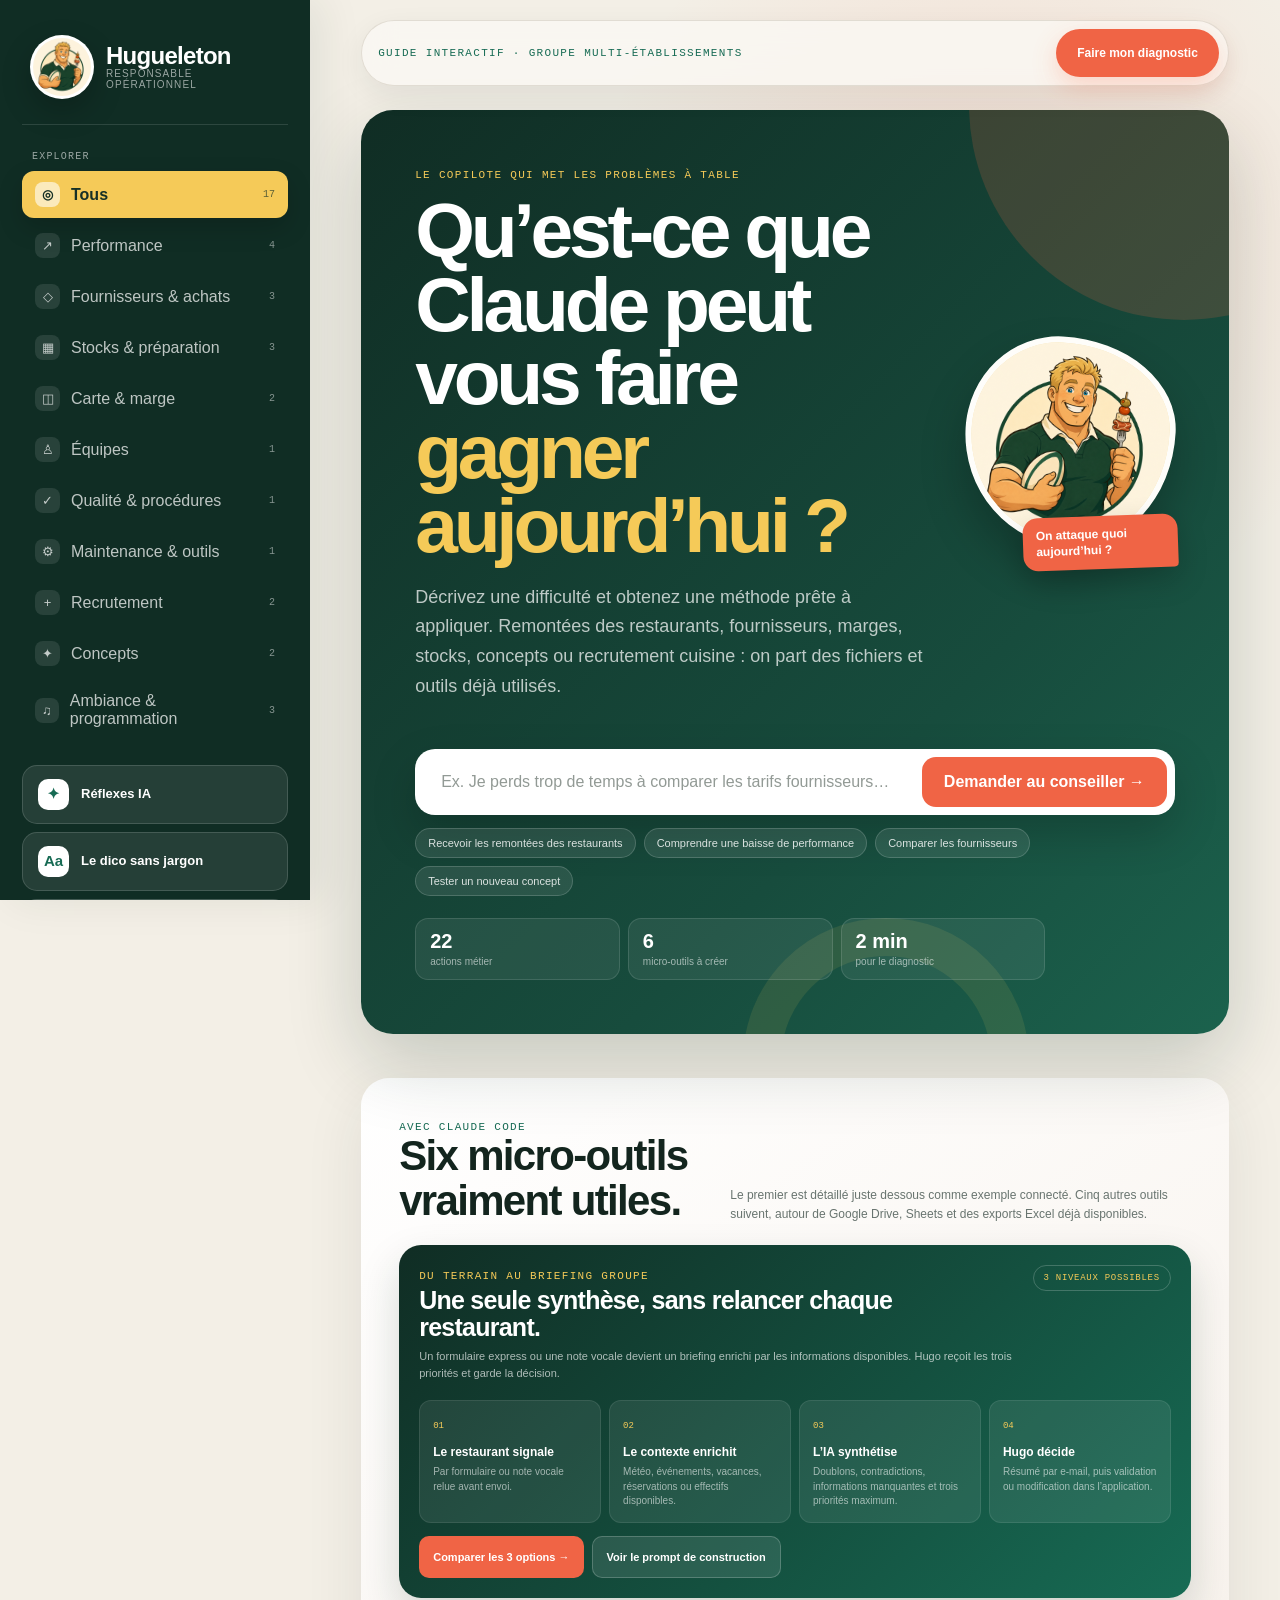
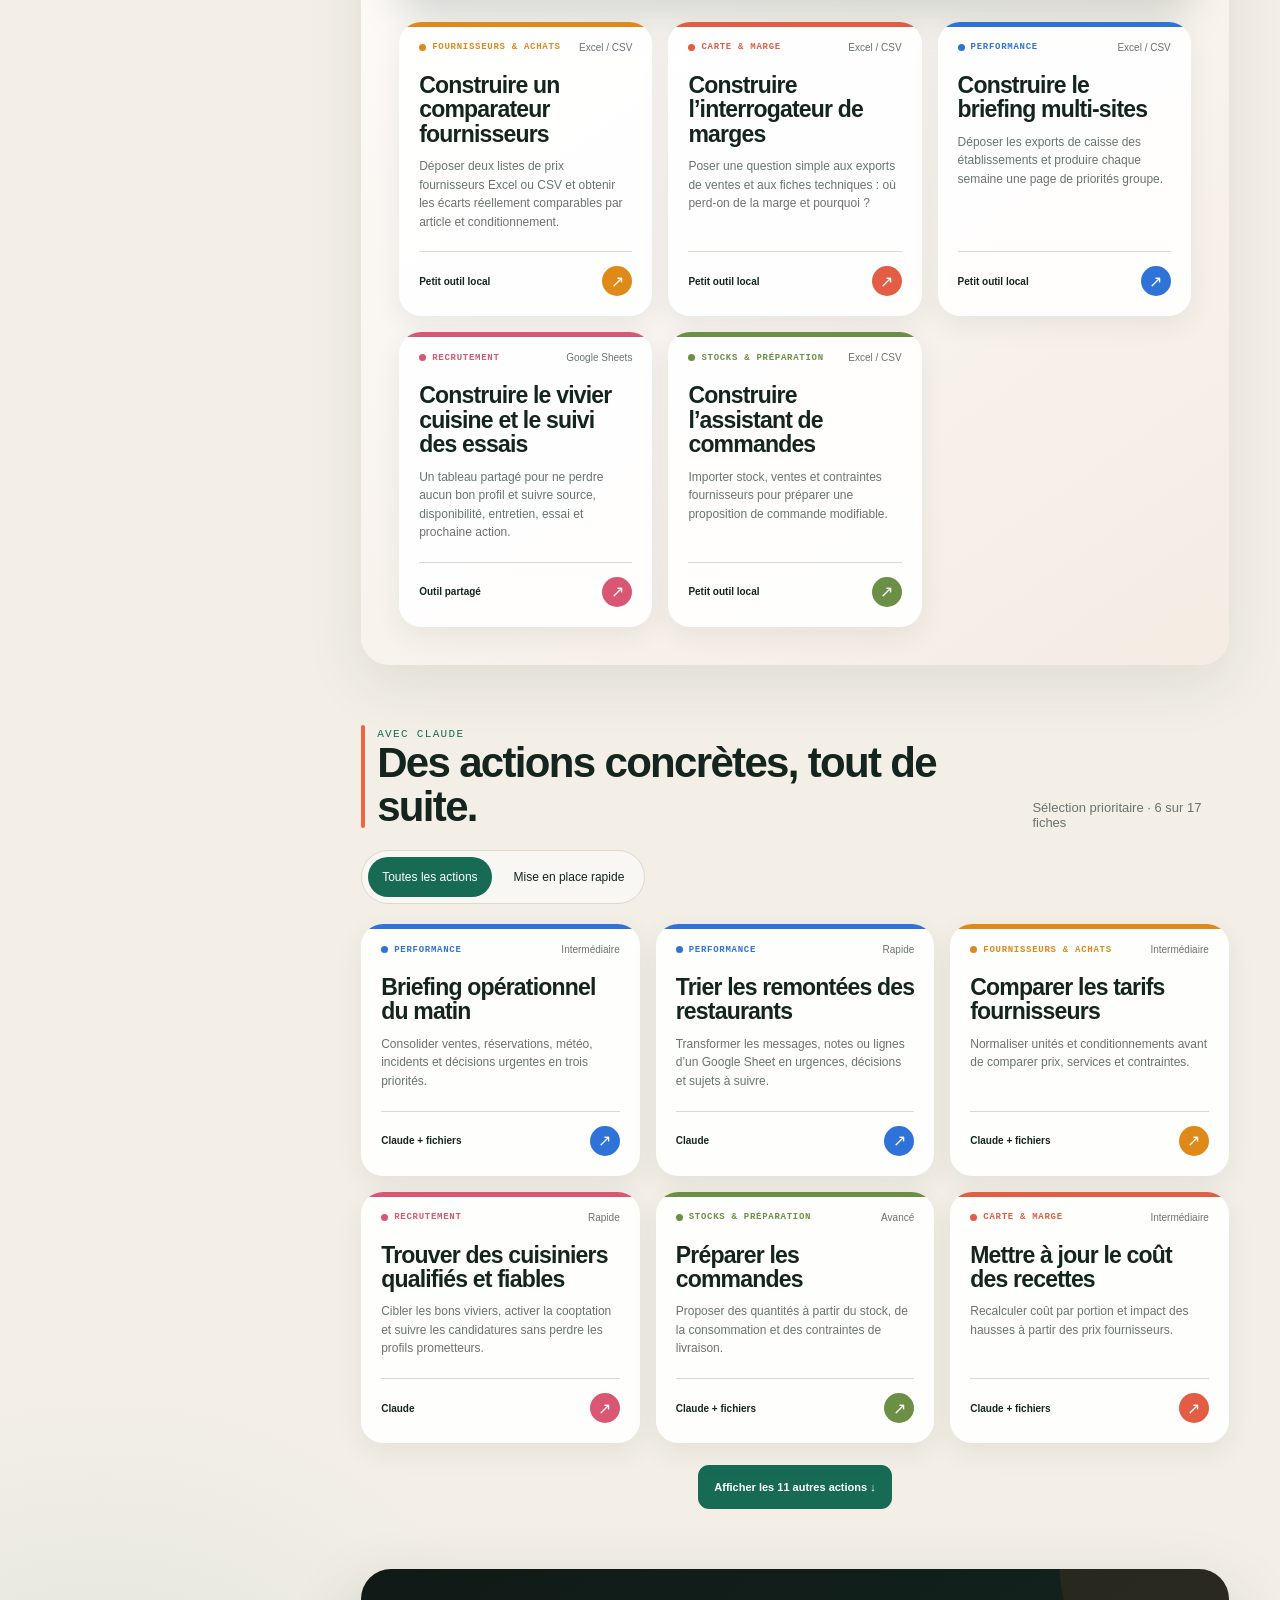
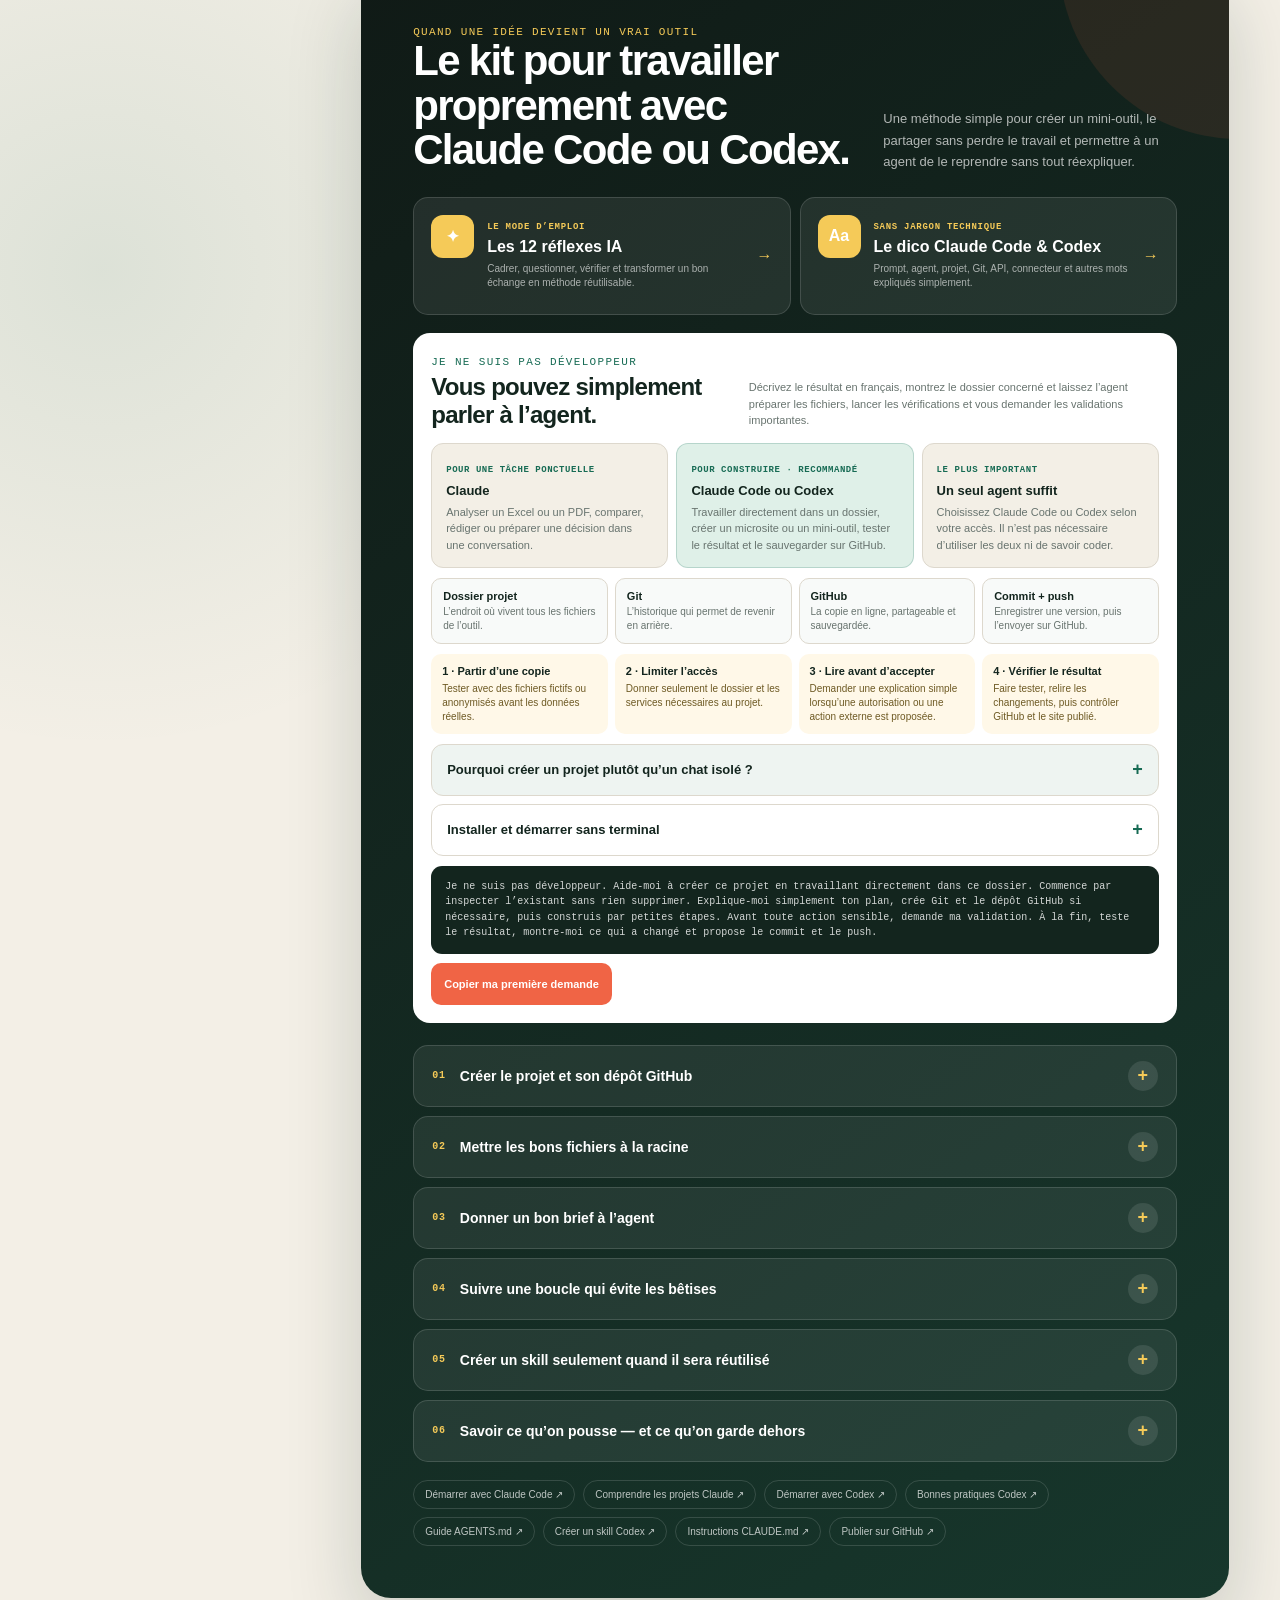
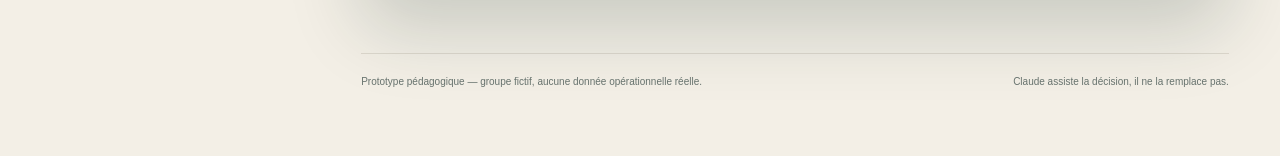
==== commit 222728d4: "Add practical AI onboarding guides Help a non-developer use Claude Code or Codex confidently with re" ====
--- a/index.html
+++ b/index.html
@@ -169,6 +169,14 @@
     .technical-head { position: relative; z-index: 1; display: grid; grid-template-columns: 1.2fr .8fr; gap: 30px; align-items: end; margin-bottom: 28px; }
     .technical-head h2 { max-width: 650px; }
     .technical-head p { margin: 0; color: rgba(255,255,255,.68); font-size: 13px; line-height: 1.65; }
+    .learning-hub { position: relative; z-index: 1; display: grid; grid-template-columns: 1fr 1fr; gap: 9px; margin: -4px 0 18px; }
+    .learning-link { min-height: 118px; display: grid; grid-template-columns: 43px 1fr auto; gap: 13px; align-items: start; padding: 17px; border: 1px solid rgba(255,255,255,.14); border-radius: 15px; background: rgba(255,255,255,.08); color: white; text-decoration: none; transition: transform .2s, background .2s; }
+    .learning-link:hover { transform: translateY(-2px); background: rgba(255,255,255,.13); }
+    .learning-icon { width: 43px; height: 43px; display: grid; place-items: center; border-radius: 12px; background: var(--yellow); color: var(--deep); font-weight: 900; }
+    .learning-link small { color: var(--yellow); font: 700 9px "SFMono-Regular", Consolas, monospace; text-transform: uppercase; letter-spacing: .08em; }
+    .learning-link b { display: block; margin: 5px 0 6px; font-size: 16px; }
+    .learning-link p { margin: 0; color: rgba(255,255,255,.62); font-size: 10px; line-height: 1.45; }
+    .learning-arrow { align-self: center; color: var(--yellow); font-weight: 900; }
     .starter-guide { position: relative; z-index: 1; margin-bottom: 22px; padding: 18px; border-radius: 17px; background: var(--white); color: var(--ink); }
     .starter-guide-head { display: flex; justify-content: space-between; align-items: end; gap: 20px; margin-bottom: 14px; }
     .starter-guide-head h3 { margin: 4px 0 0; font-size: 24px; letter-spacing: -.03em; }
@@ -310,6 +318,7 @@
       .topbar { margin-bottom: 36px; }
       .usecase-grid { grid-template-columns: repeat(2,minmax(0,1fr)); }
       .technical-head { grid-template-columns: 1fr; }
+      .learning-hub { grid-template-columns: 1fr; }
     }
     @media (max-width: 620px) {
       body { font-size: 16px; }
@@ -536,6 +545,8 @@
       .filter { flex: 1; }
       .card { border-radius: 19px; }
       .venue-panel, .technical-kit { border-radius: 22px; }
+      .learning-link { min-height: 0; grid-template-columns: 43px 1fr; }
+      .learning-arrow { display: none; }
     }
     @media (prefers-reduced-motion: reduce) { * { scroll-behavior: auto !important; animation: none !important; transition: none !important; } }
   </style>
@@ -546,7 +557,7 @@
       <div class="brand"><div class="brand-mark"><img src="./assets/hugo-rugbyman.png" alt=""></div><div><strong>Hugueleton</strong><small>Responsable opérationnel</small></div></div>
       <div class="nav-label">Explorer</div>
       <nav class="nav-list" id="categoryNav"></nav>
-      <div class="side-links"><a class="tech-nav-link" href="./exemples.html"><span aria-hidden="true">◉</span> Exemples concrets</a><a class="tech-nav-link" href="#technical-kit"><span aria-hidden="true">⚙</span> Bonnes pratiques &amp; Git</a></div>
+      <div class="side-links"><a class="tech-nav-link" href="./tips-ia.html"><span aria-hidden="true">✦</span> Réflexes IA</a><a class="tech-nav-link" href="./glossaire-ia.html"><span aria-hidden="true">Aa</span> Le dico sans jargon</a><a class="tech-nav-link" href="./exemples.html"><span aria-hidden="true">◉</span> Exemples concrets</a><a class="tech-nav-link" href="#technical-kit"><span aria-hidden="true">⚙</span> Bonnes pratiques &amp; Git</a></div>
     </aside>
 
     <main>
@@ -604,6 +615,11 @@
             <div><span class="eyebrow" style="color:var(--yellow)">Quand une idée devient un vrai outil</span><h2 id="technicalTitle">Le kit pour travailler proprement avec Claude Code ou Codex.</h2></div>
             <p>Une méthode simple pour créer un mini-outil, le partager sans perdre le travail et permettre à un agent de le reprendre sans tout réexpliquer.</p>
           </div>
+
+          <nav class="learning-hub" aria-label="Modules pour prendre en main l’IA">
+            <a class="learning-link" href="./tips-ia.html"><span class="learning-icon" aria-hidden="true">✦</span><span><small>Le mode d’emploi</small><b>Les 12 réflexes IA</b><p>Cadrer, questionner, vérifier et transformer un bon échange en méthode réutilisable.</p></span><span class="learning-arrow" aria-hidden="true">→</span></a>
+            <a class="learning-link" href="./glossaire-ia.html"><span class="learning-icon" aria-hidden="true">Aa</span><span><small>Sans jargon technique</small><b>Le dico Claude Code &amp; Codex</b><p>Prompt, agent, projet, Git, API, connecteur et autres mots expliqués simplement.</p></span><span class="learning-arrow" aria-hidden="true">→</span></a>
+          </nav>
 
           <div class="starter-guide">
             <div class="starter-guide-head"><div><span class="eyebrow">Je ne suis pas développeur</span><h3>Vous pouvez simplement parler à l’agent.</h3></div><p>Décrivez le résultat en français, montrez le dossier concerné et laissez l’agent préparer les fichiers, lancer les vérifications et vous demander les validations importantes.</p></div>
